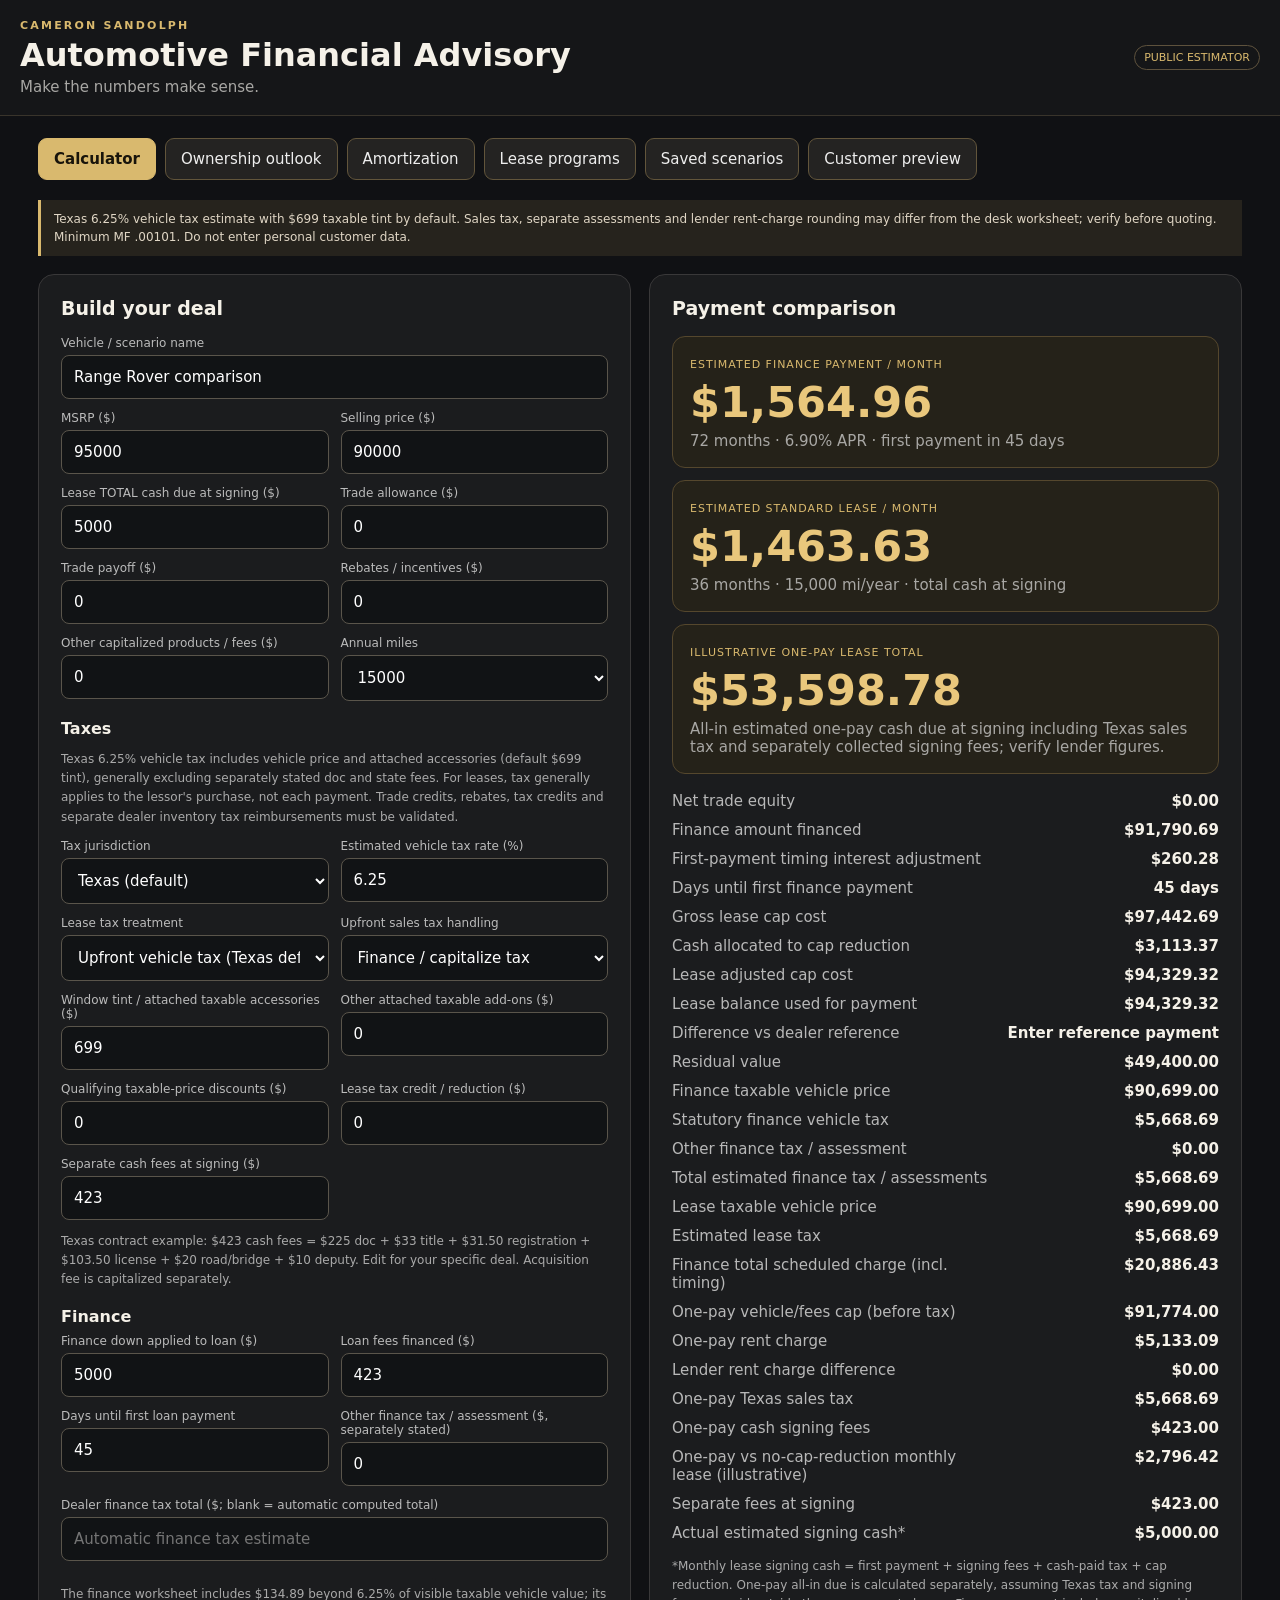
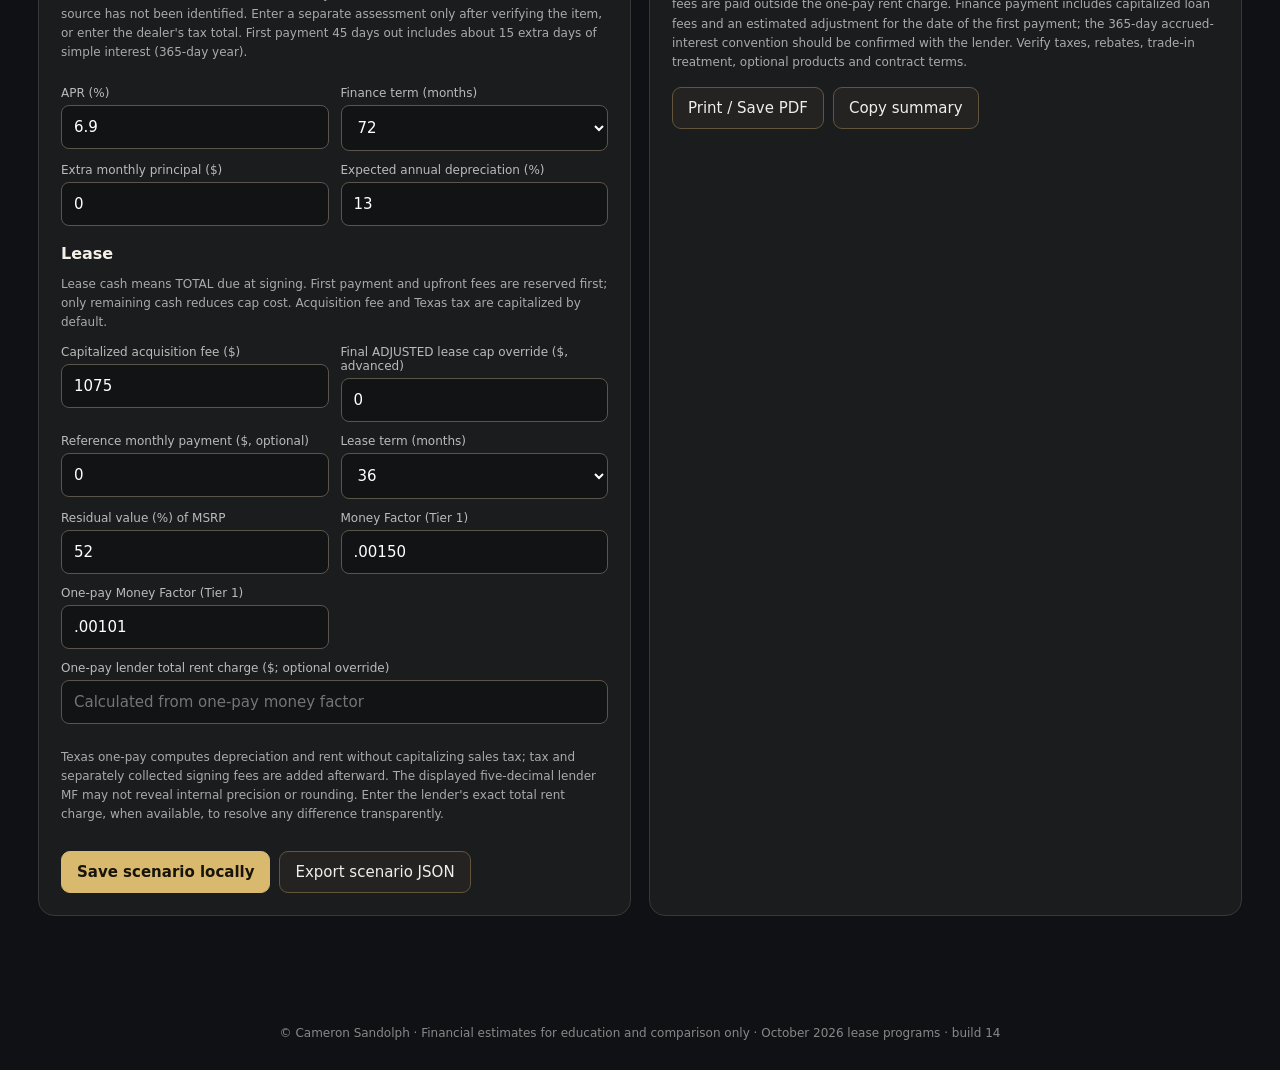
==== index.html @ 362eea73 "Default $699 tint and itemize Texas vehicle tax base, assessments, and one-pay lender rent adjustmen" ====
<!doctype html>
<html lang="en"><head><meta charset="utf-8"><meta name="viewport" content="width=device-width,initial-scale=1"><meta name="theme-color" content="#101114"><link rel="manifest" href="manifest.webmanifest"><title>Cameron Sandolph | Automotive Financial Advisory</title>
<style>
:root{font:15px system-ui,-apple-system,"Segoe UI",sans-serif;color:#f5f1e8;background:#101114;color-scheme:dark}*{box-sizing:border-box}body{margin:0}button,input,select{font:inherit}button{cursor:pointer}header{background:#151618;border-bottom:1px solid #39342b;padding:19px max(18px,calc((100vw - 1240px)/2));display:flex;justify-content:space-between;align-items:center;gap:14px}.eyebrow{font-size:11px;letter-spacing:.2em;color:#d9b96e;font-weight:800}h1{font-size:clamp(20px,2.8vw,32px);margin:4px 0}h2{font-size:19px;margin:0 0 17px}h3{font-size:16px;margin:18px 0 8px}.sub,.muted{color:#a8a7a4}main{max-width:1240px;margin:auto;padding:22px 18px 80px}.nav{display:flex;gap:9px;flex-wrap:wrap;margin-bottom:20px}.btn,.nav button{border:1px solid #62553b;background:#242322;color:#eee;border-radius:9px;padding:11px 15px}.btn.primary,.nav button.active{background:#d9b96e;color:#18140b;border-color:#d9b96e;font-weight:750}.btn:hover,.nav button:hover{filter:brightness(1.15)}.grid{display:grid;grid-template-columns:minmax(290px,1fr) minmax(300px,1fr);gap:18px}.card{background:#1b1c1e;border:1px solid #393839;border-radius:16px;padding:22px;min-width:0}.fields{display:grid;grid-template-columns:repeat(2,minmax(0,1fr));gap:12px}.field{display:block;min-width:0}.field>span{display:block;font-size:12px;color:#bbb;margin-bottom:5px}.field input,.field select{width:100%;background:#111315;border:1px solid #5a554b;border-radius:8px;padding:12px;color:#fff;min-width:0}.field input:focus,.field select:focus{outline:2px solid #d9b96e}.full{grid-column:1/-1}.metric{background:#252219;border:1px solid #55472d;border-radius:13px;padding:17px}.metric small{color:#d9b96e;font-size:11px;letter-spacing:.09em}.big{font-size:clamp(30px,4vw,43px);font-weight:800;color:#e9c77c;margin:5px 0}.stats{display:grid;grid-template-columns:1fr auto;gap:11px;margin-top:18px}.stats dt{color:#b8b8b8}.stats dd{margin:0;text-align:right;font-weight:650}.note{font-size:12px;line-height:1.6;color:#aaa}.warning{border-left:3px solid #d9b96e;padding:10px 13px;background:#26231d;color:#e0d6c5;font-size:12px;line-height:1.5}.actions{display:flex;gap:9px;flex-wrap:wrap;margin-top:15px}.hide{display:none!important}.chart{width:100%;height:auto;background:#141517;border:1px solid #353535;border-radius:10px}.legend{display:flex;gap:15px;flex-wrap:wrap;color:#aaa;font-size:12px}.dot{display:inline-block;width:9px;height:9px;border-radius:50%;margin-right:6px}.scroll{overflow:auto;max-height:360px}.tbl{border-collapse:collapse;width:100%;font-size:12px;white-space:nowrap}.tbl td,.tbl th{padding:9px;border-bottom:1px solid #393939;text-align:right}.tbl td:first-child,.tbl th:first-child{text-align:left}.pill{font-size:11px;padding:5px 9px;border:1px solid #5e523d;border-radius:20px;color:#d9b96e}footer{text-align:center;color:#888;font-size:12px;padding:30px}.view-customer .staff-only{display:none!important}@media(max-width:760px){header{padding:17px;align-items:start}.grid{grid-template-columns:1fr}.card{padding:17px}.fields{gap:10px}.nav button{flex:1}.stats{font-size:13px}}@media print{header,.nav,.actions,.staff-only,footer{display:none!important}body{background:white;color:black}.card,.metric{background:white;color:black;border:1px solid #aaa}.big{color:#333}.grid{display:block}.card{margin-bottom:16px}.note,.muted,.stats dt{color:#444}}
</style></head><body><header><div><div class="eyebrow">CAMERON SANDOLPH</div><h1>Automotive Financial Advisory</h1><div class="sub">Make the numbers make sense.</div></div><span class="pill" id="modeBadge">PUBLIC ESTIMATOR</span></header>
<main><nav class="nav"><button data-page="calculator" class="active">Calculator</button><button data-page="compare">Ownership outlook</button><button data-page="schedule">Amortization</button><button data-page="programs" class="staff-only">Lease programs</button><button data-page="saved" class="staff-only">Saved scenarios</button><button id="viewToggle" class="staff-only">Customer preview</button></nav>
<div class="warning" id="disclaimer">Texas 6.25% vehicle tax estimate with $699 taxable tint by default. Sales tax, separate assessments and lender rent-charge rounding may differ from the desk worksheet; verify before quoting. Minimum MF .00101. Do not enter personal customer data.</div>
<section id="calculator" class="page" style="margin-top:18px"><div class="grid"><div class="card"><h2>Build your deal</h2><div class="fields">
<label class="field full"><span>Vehicle / scenario name</span><input id="name" value="Range Rover comparison"></label>
<label class="field"><span>MSRP ($)</span><input id="msrp" type="number" value="95000" min="0"></label>
<label class="field"><span>Selling price ($)</span><input id="price" type="number" value="90000" min="0"></label>
<label class="field"><span>Lease TOTAL cash due at signing ($)</span><input id="down" type="number" value="5000" min="0"></label>
<label class="field"><span>Trade allowance ($)</span><input id="trade" type="number" value="0" min="0"></label>
<label class="field"><span>Trade payoff ($)</span><input id="payoff" type="number" value="0" min="0"></label>
<label class="field"><span>Rebates / incentives ($)</span><input id="rebates" type="number" value="0" min="0"></label>
<label class="field"><span>Other capitalized products / fees ($)</span><input id="fees" type="number" value="0" min="0"></label>
<label class="field"><span>Annual miles</span><select id="miles"><option>5000</option><option>7500</option><option>10000</option><option>12000</option><option selected>15000</option><option>20000</option><option>25000</option></select></label>
</div><h3>Taxes</h3><p class="note">Texas 6.25% vehicle tax includes vehicle price and attached accessories (default $699 tint), generally excluding separately stated doc and state fees. For leases, tax generally applies to the lessor's purchase, not each payment. Trade credits, rebates, tax credits and separate dealer inventory tax reimbursements must be validated.</p><div class="fields">
<label class="field"><span>Tax jurisdiction</span><select id="taxJurisdiction"><option value="tx">Texas (default)</option><option value="custom">Other state / custom</option></select></label><label class="field"><span>Estimated vehicle tax rate (%)</span><input id="taxRate" type="number" min="0" max="30" step=".01" value="6.25"></label>
<label class="field"><span>Lease tax treatment</span><select id="leaseTaxMode"><option value="upfront">Upfront vehicle tax (Texas default)</option><option value="monthly">Tax on each lease payment</option><option value="none">No lease tax calculated</option></select></label>
<label class="field"><span>Upfront sales tax handling</span><select id="taxHandling"><option value="capitalized">Finance / capitalize tax</option><option value="cash">Pay tax at signing</option></select></label>
<label class="field"><span>Window tint / attached taxable accessories ($)</span><input id="taxAccessories" type="number" min="0" step=".01" value="699"></label><label class="field"><span>Other attached taxable add-ons ($)</span><input id="taxableAddons" type="number" min="0" step=".01" value="0"></label>
<label class="field"><span>Qualifying taxable-price discounts ($)</span><input id="taxRebateDeduction" type="number" min="0" step=".01" value="0"></label>
<label class="field"><span>Lease tax credit / reduction ($)</span><input id="leaseTaxCredit" type="number" min="0" step=".01" value="0"></label><label class="field"><span>Separate cash fees at signing ($)</span><input id="upfront" type="number" value="423" min="0" step=".01"></label>
</div><p class="note">Texas contract example: $423 cash fees = $225 doc + $33 title + $31.50 registration + $103.50 license + $20 road/bridge + $10 deputy. Edit for your specific deal. Acquisition fee is capitalized separately.</p><h3>Finance</h3><div class="fields"><label class="field"><span>Finance down applied to loan ($)</span><input id="financeDown" type="number" value="5000" min="0" step=".01"></label>
<label class="field"><span>Loan fees financed ($)</span><input id="financeFees" type="number" value="423" min="0" step=".01"></label>
<label class="field"><span>Days until first loan payment</span><input id="financeFirstDays" type="number" value="45" min="0" max="120" step="1"></label>
<label class="field"><span>Other finance tax / assessment ($, separately stated)</span><input id="financeAssessment" type="number" min="0" step=".01" value="0"></label>
<label class="field full"><span>Dealer finance tax total ($; blank = automatic computed total)</span><input id="financeTaxOverride" type="number" min="0" step=".01" placeholder="Automatic finance tax estimate"></label>
<p class="note full">The finance worksheet includes $134.89 beyond 6.25% of visible taxable vehicle value; its source has not been identified. Enter a separate assessment only after verifying the item, or enter the dealer's tax total. First payment 45 days out includes about 15 extra days of simple interest (365-day year).</p>
<label class="field"><span>APR (%)</span><input id="apr" type="number" value="6.9" min="0" step=".1"></label>
<label class="field"><span>Finance term (months)</span><select id="term"><option>36</option><option>48</option><option>60</option><option selected>72</option><option>75</option><option>84</option></select></label>
<label class="field"><span>Extra monthly principal ($)</span><input id="extra" type="number" value="0" min="0"></label>
<label class="field"><span>Expected annual depreciation (%)</span><input id="dep" type="number" value="13" min="0" max="80" step=".5"></label>
</div><h3>Lease</h3><p class="note">Lease cash means TOTAL due at signing. First payment and upfront fees are reserved first; only remaining cash reduces cap cost. Acquisition fee and Texas tax are capitalized by default.</p><div class="fields"><label class="field"><span>Capitalized acquisition fee ($)</span><input id="acquisition" type="number" value="1075" min="0" step=".01"></label><label class="field"><span>Final ADJUSTED lease cap override ($, advanced)</span><input id="worksheetCap" type="number" min="0" step=".01" value="0"></label><label class="field"><span>Reference monthly payment ($, optional)</span><input id="worksheetPayment" type="number" min="0" step=".01" value="0"></label>
<label class="field"><span>Lease term (months)</span><select id="leaseTerm"><option>24</option><option>33</option><option selected>36</option><option>39</option><option>42</option><option>48</option></select></label>
<label class="field"><span>Residual value (%) of MSRP</span><input id="rv" type="number" value="52" min="0" max="100" step=".1"></label>
<label class="field"><span>Money Factor (Tier 1)</span><input id="mf" type="number" value=".00150" min="0" step=".00001"></label>
<label class="field"><span>One-pay Money Factor (Tier 1)</span><input id="oneMf" type="number" value=".00101" min="0" step=".00001"></label>
<label class="field full"><span>One-pay lender total rent charge ($; optional override)</span><input id="onePayRentOverride" type="number" min="0" step=".01" placeholder="Calculated from one-pay money factor"></label>
<p class="note full">Texas one-pay computes depreciation and rent without capitalizing sales tax; tax and separately collected signing fees are added afterward. The displayed five-decimal lender MF may not reveal internal precision or rounding. Enter the lender's exact total rent charge, when available, to resolve any difference transparently.</p>
</div><div class="actions staff-only"><button class="btn primary" id="saveBtn">Save scenario locally</button><button class="btn" id="exportBtn">Export scenario JSON</button></div></div>
<div class="card"><h2>Payment comparison</h2><div class="metric"><small>ESTIMATED FINANCE PAYMENT / MONTH</small><div class="big" id="financePayment">—</div><span class="muted" id="financeSub"></span></div><div style="height:12px"></div><div class="metric"><small>ESTIMATED STANDARD LEASE / MONTH</small><div class="big" id="leasePayment">—</div><span class="muted" id="leaseSub"></span></div><div style="height:12px"></div><div class="metric"><small>ILLUSTRATIVE ONE-PAY LEASE TOTAL</small><div class="big" id="onePay">—</div><span class="muted">All-in estimated one-pay cash due at signing including Texas sales tax and separately collected signing fees; verify lender figures.</span></div>
<dl class="stats"><dt>Net trade equity</dt><dd id="equity">—</dd><dt>Finance amount financed</dt><dd id="financed">—</dd>
<dt>First-payment timing interest adjustment</dt><dd id="financeInterestAdjustment">—</dd>
<dt>Days until first finance payment</dt><dd id="financeFirstDaysResult">—</dd><dt>Gross lease cap cost</dt><dd id="grossCap">—</dd><dt>Cash allocated to cap reduction</dt><dd id="capReduction">—</dd><dt>Lease adjusted cap cost</dt><dd id="cap">—</dd><dt>Lease balance used for payment</dt><dd id="leaseCapUsed">—</dd><dt>Difference vs dealer reference</dt><dd id="worksheetDifference">—</dd><dt>Residual value</dt><dd id="residual">—</dd><dt>Finance taxable vehicle price</dt><dd id="financeTaxBase">—</dd>
<dt>Statutory finance vehicle tax</dt><dd id="statutoryFinanceTax">—</dd>
<dt>Other finance tax / assessment</dt><dd id="financeAssessmentResult">—</dd>
<dt>Total estimated finance tax / assessments</dt><dd id="financeTax">—</dd>
<dt>Lease taxable vehicle price</dt><dd id="leaseTaxBase">—</dd><dt>Estimated lease tax</dt><dd id="leaseTax">—</dd><dt>Finance total scheduled charge (incl. timing)</dt><dd id="interest">—</dd><dt>One-pay vehicle/fees cap (before tax)</dt><dd id="onePayCap">—</dd>
<dt>One-pay rent charge</dt><dd id="onePayRent">—</dd>
<dt>Lender rent charge difference</dt><dd id="onePayRentVariance">—</dd>
<dt>One-pay Texas sales tax</dt><dd id="onePayTax">—</dd>
<dt>One-pay cash signing fees</dt><dd id="onePayFees">—</dd>
<dt>One-pay vs no-cap-reduction monthly lease (illustrative)</dt><dd id="oneSavings">—</dd><dt>Separate fees at signing</dt><dd id="upfrontFees">—</dd><dt>Actual estimated signing cash*</dt><dd id="due">—</dd></dl><p id="cashWarning" class="warning hide"></p><p class="note">*Monthly lease signing cash = first payment + signing fees + cash-paid tax + cap reduction. One-pay all-in due is calculated separately, assuming Texas tax and signing fees are paid outside the one-pay rent charge. Finance payment includes capitalized loan fees and an estimated adjustment for the date of the first payment; the 365-day accrued-interest convention should be confirmed with the lender. Verify taxes, rebates, trade-in treatment, optional products and contract terms.</p><div class="actions"><button class="btn" onclick="window.print()">Print / Save PDF</button><button class="btn" id="copyBtn">Copy summary</button></div></div></div></section>
<section id="compare" class="page hide" style="margin-top:18px"><div class="card"><h2>Ownership outlook</h2><p class="muted">Illustrative estimated vehicle value compared with finance balance. Depreciation is an assumption, not a vehicle appraisal.</p><svg class="chart" id="equityChart" viewBox="0 0 700 320" role="img" aria-label="Vehicle value and loan balance chart"></svg><div class="legend"><span><i class="dot" style="background:#d9b96e"></i>Estimated vehicle value</span><span><i class="dot" style="background:#70a5c7"></i>Remaining loan balance</span></div><dl class="stats"><dt>Estimated value at finance term end</dt><dd id="endValue">—</dd><dt>Estimated equity at lease term end (if financed)</dt><dd id="leaseEquity">—</dd><dt>Break-even equity month (if reached)</dt><dd id="breakEven">—</dd></dl></div></section>
<section id="schedule" class="page hide" style="margin-top:18px"><div class="card"><h2>Loan amortization schedule</h2><p class="muted">Includes optional extra principal payments. Estimated fees and taxes entered as upfront are not financed.</p><div class="actions"><button class="btn" id="csvBtn">Export CSV</button></div><div class="scroll"><table class="tbl"><thead><tr><th>Month</th><th>Payment</th><th>Principal</th><th>Interest</th><th>Balance</th></tr></thead><tbody id="scheduleBody"></tbody></table></div></div></section>
<section id="programs" class="page hide staff-only" style="margin-top:18px"><div class="card"><h2>Tier 1 lease program importer</h2><p class="warning">CSV files are read locally in your browser. Nothing is uploaded to a server. This is a convenience importer, not lender verification. Check the source document, program dates, model eligibility, and rate accuracy before quoting. This interface is not access-controlled; do not put confidential program documents in a public repository.</p><p class="muted">Import a CSV with these column headings: <code>model,term,miles,residual,standard_mf,one_pay_mf</code>. Optional: <code>year,trim,effective,expires</code>. Residual is a percentage of MSRP. Money factors must already include your dealer markup.</p><div class="actions"><button class="btn" id="templateBtn">Download CSV template</button><button class="btn primary" id="chooseProgram">Choose CSV file</button><input id="programFile" type="file" accept=".csv,text/csv" hidden></div><p id="programStatus" class="muted">Loading October 2026 JLR rates…</p><label class="field"><span>Filter models and trims</span><input id="programFilter" placeholder="e.g. 2027 Range Rover Sport P400"></label><p class="note">October 2026 contract dates: October 1–November 2, 2026. Funding deadline: November 9, 2026. Source rates are already marked up. 15,000-mile base residuals; mileage adjustments apply automatically when selected.</p><div class="scroll"><table class="tbl"><thead><tr><th>Model / trim</th><th>Term</th><th>Miles</th><th>Residual</th><th>Standard MF</th><th>One-pay MF</th><th>Action</th></tr></thead><tbody id="programRows"></tbody></table></div></div></section><section id="saved" class="page hide" style="margin-top:18px"><div class="card"><h2>Saved scenarios</h2><p class="warning">Saved scenarios remain only in this browser's local storage. They are not private cloud proposals, synced records, or secure customer files. Avoid entering personally identifiable customer information.</p><div id="savedList"></div><div class="actions"><button class="btn" id="backupBtn">Download backup JSON</button><button class="btn" id="importBtn">Import backup</button><input type="file" accept=".json,application/json" id="importFile" hidden></div></div></section>
</main><footer>© Cameron Sandolph · Financial estimates for education and comparison only · October 2026 lease programs · build 14</footer>
<script>
'use strict';
const ids=['name','msrp','price','down','trade','payoff','rebates','fees','upfront','taxRate','taxJurisdiction','taxAccessories','leaseTaxCredit','leaseTaxMode','taxHandling','miles','apr','term','extra','dep','leaseTerm','rv','mf','oneMf','worksheetCap','worksheetPayment','acquisition','financeDown','financeFees','financeFirstDays','financeTaxOverride','onePayRentOverride','taxableAddons','taxRebateDeduction','financeAssessment'];
const $=id=>document.getElementById(id),num=id=>Math.max(0,Number($(id).value)||0),money=n=>Number.isFinite(n)?new Intl.NumberFormat('en-US',{style:'currency',currency:'USD'}).format(n):'—';
let rows=[],state={},last={},customer=false;
function inputs(){return Object.fromEntries(ids.map(id=>[id,$(id).value]))}
function restore(data){ids.forEach(id=>{if(Object.hasOwn(data,id))$(id).value=data[id]});calculate()}
function compute(){
const round=x=>Math.round((x+Number.EPSILON)*100)/100;
const msrp=num('msrp'),price=num('price'),cash=num('down'),financeDown=num('financeDown'),financeFees=num('financeFees'),firstDays=Math.min(120,num('financeFirstDays')),equity=num('trade')-num('payoff'),rebates=num('rebates'),fees=num('fees'),acquisition=num('acquisition'),accessories=num('taxAccessories'),upfront=num('upfront'),term=num('term')||72,leaseTerm=num('leaseTerm')||36,annualApr=num('apr')/100,apr=annualApr/12,extra=num('extra'),dep=Math.min(80,num('dep'))/100;
const taxRate=Math.min(30,num('taxRate'))/100,leaseTaxMode=$('leaseTaxMode').value,taxHandling=$('taxHandling').value,taxCash=taxHandling==='cash',taxableAddons=num('taxableAddons'),taxRebateDeduction=num('taxRebateDeduction'),financeAssessment=num('financeAssessment'),vehicleValue=price+accessories+taxableAddons;
const financeTaxBase=Math.max(0,round(vehicleValue-taxRebateDeduction-num('trade')));
const leaseTaxBase=Math.max(0,round(vehicleValue-taxRebateDeduction));
const standardFinanceTax=round(financeTaxBase*taxRate);
const financeTaxManual=$('financeTaxOverride').value.trim()!=='';
const financeTax=financeTaxManual?num('financeTaxOverride'):round(standardFinanceTax+financeAssessment);
const leaseTax=leaseTaxMode==='upfront'?round(Math.max(0,leaseTaxBase*taxRate-num('leaseTaxCredit'))):0;
const leaseCashTax=taxCash?leaseTax:0,grossCap=round(vehicleValue+fees+acquisition+(taxCash?0:leaseTax)),preCashCap=Math.max(0,round(grossCap-equity-rebates));
const financed=Math.max(0,round(vehicleValue+fees+financeFees+(taxCash?0:financeTax)-financeDown-equity-rebates)),rv=Math.min(100,num('rv'))/100,residual=round(msrp*rv),mf=Math.max(.00101,num('mf')),oneMf=Math.max(.00101,num('oneMf'));
const extraDays=firstDays-30,financeInterestAdjustment=round(financed*annualApr*extraDays/365),openingFinanceBalance=Math.max(0,financed+financeInterestAdjustment);
const payment=openingFinanceBalance===0?0:apr>0?openingFinanceBalance*apr/(1-Math.pow(1+apr,-term)):openingFinanceBalance/term;
const alpha=1/leaseTerm+mf,mult=leaseTaxMode==='monthly'?1+taxRate:1,payAtCap=c=>(c-residual)/leaseTerm+(c+residual)*mf,available=cash-upfront-leaseCashTax,override=num('worksheetCap');
let capReduction=0,leaseCap,leasePayment;
if(override>0){
 leaseCap=round(override);
 capReduction=Math.max(0,round(preCashCap-leaseCap));
 leasePayment=round(Math.max(0,payAtCap(leaseCap))*mult);
}else{
 const target=(payAtCap(preCashCap)-alpha*available)*mult/(1-alpha*mult);
 if(target>=0&&available+0.005>=target){
  leasePayment=round(target);
  capReduction=Math.max(0,round(available-leasePayment));
  leaseCap=Math.max(0,round(preCashCap-capReduction));
  leasePayment=round(Math.max(0,payAtCap(leaseCap))*mult);
  capReduction=Math.max(0,round(available-leasePayment));
  leaseCap=Math.max(0,round(preCashCap-capReduction));
  leasePayment=round(Math.max(0,payAtCap(leaseCap))*mult);
 }else{
  leaseCap=preCashCap;
  leasePayment=round(Math.max(0,payAtCap(leaseCap))*mult);
 }
}
const actualCashDue=round(leasePayment+upfront+leaseCashTax+capReduction),missingCash=Math.max(0,round(actualCashDue-cash)),monthlyLeaseTax=leaseTaxMode==='monthly'?round(Math.max(0,payAtCap(leaseCap))*taxRate):0;
const onePayCap=Math.max(0,round(vehicleValue+fees+acquisition-equity-rebates));
const onePayDepreciation=round(onePayCap-residual);
const onePayRentCalculated=round((onePayCap+residual)*oneMf*leaseTerm);
const onePayRentManual=$('onePayRentOverride').value.trim()!=='';
const onePayRent=onePayRentManual?num('onePayRentOverride'):onePayRentCalculated;
const onePayRentVariance=round(onePayRent-onePayRentCalculated);
const onePayTax=leaseTaxMode==='upfront'?leaseTax:leaseTaxMode==='monthly'?round(Math.max(0,onePayDepreciation+onePayRent)*taxRate):0;
const onePayFees=upfront;
const onePay=round(onePayDepreciation+onePayRent+onePayTax+onePayFees);
const noCapReductionMonthlyTotal=round(Math.max(0,payAtCap(preCashCap))*mult*leaseTerm+upfront);
const oneSavings=round(noCapReductionMonthlyTotal-onePay);
const schedule=[];let balance=openingFinanceBalance,totalInterest=0;
for(let m=1;m<=term&&balance>.005;m++){const interest=balance*apr,actual=Math.min(balance+interest,payment+extra),principal=Math.max(0,actual-interest);balance=Math.max(0,balance-principal);totalInterest+=interest;schedule.push({m,payment:actual,principal,interest,balance})}
const totalFinanceCharge=extra===0?round(round(payment)*term-financed):round(schedule.reduce((sum,row)=>sum+row.payment,0)-financed);
return {msrp,price,down:cash,equity,rebates,fees,upfront,term,leaseTerm,dep,cap:leaseCap,grossCap,capReduction,leaseCap,financed,residual,payment,leasePayment,onePay,onePayCap,onePayRent,onePayRentVariance,onePayTax,onePayFees,oneSavings,schedule,totalInterest,totalFinanceCharge,financeTax,financeTaxBase,leaseTaxBase,financeAssessment,standardFinanceTax,financeTaxManual,financeInterestAdjustment,firstDays,openingFinanceBalance,leaseTax,monthlyLeaseTax,taxCash,leaseTaxMode,actualCashDue,missingCash,overrideActive:override>0};
}
function calculate(){
last=compute();const d=last;
$('financePayment').textContent=money(d.payment);$('leasePayment').textContent=money(d.leasePayment);$('onePay').textContent=money(d.onePay);
$('financeSub').textContent=d.term+' months · '+num('apr').toFixed(2)+'% APR · first payment in '+d.firstDays+' days';
$('leaseSub').textContent=d.leaseTerm+' months · '+num('miles').toLocaleString()+' mi/year'+(d.overrideActive?' · manual cap override':' · total cash at signing');
$('leaseCapUsed').textContent=money(d.leaseCap);$('worksheetDifference').textContent=num('worksheetPayment')?money(d.leasePayment-num('worksheetPayment')):'Enter reference payment';
$('equity').textContent=money(d.equity);$('financed').textContent=money(d.financed);
$('financeInterestAdjustment').textContent=money(d.financeInterestAdjustment);
$('financeFirstDaysResult').textContent=d.firstDays+' days';
$('onePayCap').textContent=money(d.onePayCap);$('onePayRent').textContent=money(d.onePayRent);$('onePayRentVariance').textContent=money(d.onePayRentVariance);
$('onePayTax').textContent=money(d.onePayTax);$('onePayFees').textContent=money(d.onePayFees);
$('grossCap').textContent=money(d.grossCap);
$('capReduction').textContent=money(d.capReduction);$('cap').textContent=money(d.cap);$('residual').textContent=money(d.residual);
$('interest').textContent=money(d.totalFinanceCharge);$('financeTaxBase').textContent=money(d.financeTaxBase);$('leaseTaxBase').textContent=money(d.leaseTaxBase);$('statutoryFinanceTax').textContent=money(d.standardFinanceTax);$('financeAssessmentResult').textContent=money(d.financeAssessment);$('financeTax').textContent=money(d.financeTax);
$('leaseTax').textContent=d.leaseTaxMode==='monthly'?money(d.monthlyLeaseTax)+'/mo':money(d.leaseTax);
$('oneSavings').textContent=money(d.oneSavings);$('upfrontFees').textContent=money(d.upfront);$('due').textContent=money(d.actualCashDue);
$('cashWarning').classList.toggle('hide',!d.missingCash&&!d.overrideActive);
$('cashWarning').textContent=d.overrideActive?'Manual adjusted cap override active: displayed signing cash may differ from input.':('Entered signing cash is short by '+money(d.missingCash)+'. There is no cash cap reduction; raise customer cash or restructure the deal.');
rows=d.schedule;$('scheduleBody').innerHTML=rows.map(x=>'<tr><td>'+x.m+'</td><td>'+money(x.payment)+'</td><td>'+money(x.principal)+'</td><td>'+money(x.interest)+'</td><td>'+money(x.balance)+'</td></tr>').join('');
drawChart(d);
}
function drawChart(d){const n=Math.max(d.term,d.leaseTerm),points=[],balances=[d.financed,...d.schedule.map(x=>x.balance)];for(let m=0;m<=n;m++){const value=d.msrp*Math.pow(1-d.dep,m/12);const bal=m<balances.length?balances[m]:0;points.push({m,value,bal})}const max=Math.max(1,...points.map(p=>Math.max(p.value,p.bal)))*1.12;const px=m=>45+610*m/n,py=v=>275-235*v/max;const line=key=>points.map((p,i)=>(i?'L':'M')+px(p.m).toFixed(1)+','+py(p[key]).toFixed(1)).join(' ');const axes=[0,.25,.5,.75,1].map(f=>'<line x1="45" x2="655" y1="'+py(max*f)+'" y2="'+py(max*f)+'" stroke="#343638"/><text x="39" y="'+(py(max*f)+4)+'" fill="#a5a5a5" text-anchor="end" font-size="11">'+Math.round(max*f/1000)+'k</text>').join('');$('equityChart').innerHTML=axes+'<path d="'+line('value')+'" stroke="#d9b96e" stroke-width="3" fill="none"/><path d="'+line('bal')+'" stroke="#70a5c7" stroke-width="3" fill="none"/><text x="45" y="302" fill="#aaa" font-size="12">Month 0</text><text x="655" y="302" text-anchor="end" fill="#aaa" font-size="12">Month '+n+'</text>';const at=m=>points[Math.min(m,points.length-1)];$('endValue').textContent=money(d.msrp*Math.pow(1-d.dep,d.term/12));$('leaseEquity').textContent=money(at(d.leaseTerm).value-at(d.leaseTerm).bal);const cross=points.find(p=>p.m>0&&p.value>=p.bal);$('breakEven').textContent=cross?'Month '+cross.m:'Not reached in selected period'}
function download(name,content,type){const url=URL.createObjectURL(new Blob([content],{type}));const a=document.createElement('a');a.href=url;a.download=name;a.click();setTimeout(()=>URL.revokeObjectURL(url),1000)}
function store(){try{return JSON.parse(localStorage.getItem('cs-advisor-scenarios')||'[]')}catch{return []}}
function writeStore(a){localStorage.setItem('cs-advisor-scenarios',JSON.stringify(a))}
function renderSaved(){const list=store();$('savedList').replaceChildren();if(!list.length){$('savedList').textContent='No saved scenarios yet.';return}list.forEach((s,i)=>{const div=document.createElement('div');div.className='card';div.style.margin='10px 0';const title=document.createElement('strong');title.textContent=s.name||'Untitled scenario';const meta=document.createElement('p');meta.className='muted';meta.textContent=s.date+' · '+money(Number(s.price)||0);const load=document.createElement('button');load.className='btn primary';load.textContent='Load';load.onclick=()=>{restore(s.data);showPage('calculator')};const del=document.createElement('button');del.className='btn';del.textContent='Delete';del.style.marginLeft='8px';del.onclick=()=>{if(confirm('Delete this saved scenario?')){list.splice(i,1);writeStore(list);renderSaved()}};div.append(title,meta,load,del);$('savedList').append(div)})}
function showPage(page){document.querySelectorAll('.page').forEach(e=>e.classList.toggle('hide',e.id!==page));document.querySelectorAll('[data-page]').forEach(e=>e.classList.toggle('active',e.dataset.page===page));if(page==='saved')renderSaved()}
document.querySelectorAll('[data-page]').forEach(b=>b.onclick=()=>showPage(b.dataset.page));
ids.forEach(id=>$(id).addEventListener('input',calculate));['mf','oneMf'].forEach(id=>$(id).addEventListener('change',()=>{if(num(id)<.00101)$(id).value='.00101';calculate()}));
$('saveBtn').onclick=()=>{const a=store();a.unshift({name:$('name').value,date:new Date().toLocaleDateString(),price:$('price').value,data:inputs()});writeStore(a.slice(0,50));alert('Saved in this browser only.')};
$('exportBtn').onclick=()=>download('auto-advisor-scenario.json',JSON.stringify({version:1,data:inputs()},null,2),'application/json');
$('backupBtn').onclick=()=>download('auto-advisor-backup.json',JSON.stringify(store(),null,2),'application/json');
$('importBtn').onclick=()=>$('importFile').click();
$('importFile').onchange=async e=>{try{const data=JSON.parse(await e.target.files[0].text());if(!Array.isArray(data)||data.some(x=>!x.data||typeof x.data!=='object'))throw Error('Invalid backup');writeStore(data.slice(0,50));renderSaved()}catch{alert('Could not import this backup.')}e.target.value=''};
$('csvBtn').onclick=()=>download('amortization.csv','Month,Payment,Principal,Interest,Balance\n'+rows.map(x=>[x.m,x.payment.toFixed(2),x.principal.toFixed(2),x.interest.toFixed(2),x.balance.toFixed(2)].join(',')).join('\n'),'text/csv');
$('copyBtn').onclick=()=>{const d=last;const s='Automotive estimate: '+$('name').value+'\nFinance: '+money(d.payment)+'/mo for '+d.term+' months\nLease: '+money(d.leasePayment)+'/mo for '+d.leaseTerm+' months\nOne-pay lease all-in cash due: '+money(d.onePay)+'\nEstimated monthly-lease cash at signing: '+money(d.actualCashDue)+'\nIncludes modeled taxes and fees; lender verification required.';navigator.clipboard?.writeText(s).then(()=>alert('Summary copied')).catch(()=>prompt('Copy summary:',s))||prompt('Copy summary:',s)};
$('viewToggle').onclick=()=>{customer=!customer;document.body.classList.toggle('view-customer',customer);$('viewToggle').textContent=customer?'Exit customer preview':'Customer preview';$('modeBadge').textContent=customer?'CUSTOMER PREVIEW':'PUBLIC ESTIMATOR';showPage('calculator')};

const csvHeaders=['model','term','miles','residual','standard_mf','one_pay_mf'];
let programData=[];
function csvParse(text){const records=[];let record=[],field='',quoted=false;for(let i=0;i<text.length;i++){const c=text[i];if(c==='"'){if(quoted&&text[i+1]==='"'){field+='"';i++}else quoted=!quoted}else if(c===','&&!quoted){record.push(field);field=''}else if((c==='\n'||c==='\r')&&!quoted){if(c==='\r'&&text[i+1]==='\n')i++;record.push(field);field='';if(record.some(x=>x.trim()))records.push(record);record=[]}else field+=c}if(quoted)throw Error('Unclosed quoted CSV field');record.push(field);if(record.some(x=>x.trim()))records.push(record);return records}
function parsePrograms(raw){const records=csvParse(raw.replace(/^\uFEFF/,''));if(records.length<2)throw Error('No program rows found');const header=records.shift().map(x=>x.trim().toLowerCase());for(const h of csvHeaders)if(!header.includes(h))throw Error('Missing column: '+h);const data=records.map((cells,index)=>{const p=Object.fromEntries(header.map((h,i)=>[h,(cells[i]||'').trim()]));const term=Number(p.term),miles=Number(p.miles),residual=Number(p.residual),standard=Number(p.standard_mf),one=Number(p.one_pay_mf);if(!p.model||!Number.isInteger(term)||term<12||term>84||!Number.isFinite(miles)||miles<0||!p.residual||residual<0||residual>100||!p.standard_mf||standard<0||standard>.05||!p.one_pay_mf||one<0||one>.05)throw Error('Invalid numeric field or missing model at CSV row '+(index+2));return {...p,term,miles,residual,standard_mf:standard,one_pay_mf:one}});return data}
function renderPrograms(){const tbody=$('programRows');tbody.replaceChildren();const filter=($('programFilter')?.value||'').toLowerCase().trim();programData.filter(p=>(p.year+' '+p.model+' '+p.trim+' '+p.term).toLowerCase().includes(filter)).forEach((p,i)=>{const tr=document.createElement('tr');[[(p.year||'')+' '+p.model+' '+(p.trim||''),p.term,p.miles,p.residual+'%',Math.max(.00101,p.standard_mf).toFixed(5),Math.max(.00101,p.one_pay_mf).toFixed(5)]].forEach(values=>values.forEach(v=>{const td=document.createElement('td');td.textContent=v;tr.append(td)}));const td=document.createElement('td'),b=document.createElement('button');b.className='btn primary';b.textContent='Apply';b.onclick=()=>{if(!confirm('Verify October 2026 program eligibility, contract dates and any subvention restrictions. Apply supplied Tier 1 rates without additional markup?'))return;$('name').value=[p.year,p.model,p.trim].filter(Boolean).join(' ');$('leaseTerm').value=String(p.term);if($('leaseTerm').value!==String(p.term)){alert('This term is not available in the calculator. Add the term before applying.');return}const chosenMiles=Number($('miles').value);const bumps={15000:0,12000:2,10000:3,7500:4,5000:5};if(!(chosenMiles in bumps)){alert('Select a supported annual mileage: 5k, 7.5k, 10k, 12k or 15k.');return}$('rv').value=p.residual+bumps[chosenMiles];$('mf').value=Math.max(.00101,p.standard_mf).toFixed(5);$('oneMf').value=Math.max(.00101,p.one_pay_mf).toFixed(5);calculate();showPage('calculator')};td.append(b);tr.append(td);tbody.append(tr)})}
$('chooseProgram').onclick=()=>$('programFile').click();
$('programFile').onchange=async e=>{const file=e.target.files[0];if(!file)return;try{const data=parsePrograms(await file.text());programData=data;renderPrograms();$('programStatus').textContent=data.length+' rows loaded in memory. No rates applied until you select a row.'}catch(err){$('programStatus').textContent='Import failed: '+err.message}e.target.value=''};

$('programFilter').addEventListener('input',renderPrograms);
async function loadJlrPrograms(){try{const response=await fetch('./jlr-october-2026.json?v=20261016-7',{cache:'no-store'});if(!response.ok)throw Error('HTTP '+response.status);const d=await response.json();if(d.rows.length!==69||d.terms.length!==6)throw Error('Unexpected rate table size');programData=d.rows.flatMap(row=>row.rates.map((rate,i)=>({year:row.year,model:row.model,trim:row.trim,mrm:row.mrm,term:d.terms[i],miles:15000,residual:rate[0],standard_mf:rate[1],one_pay_mf:rate[2]})));renderPrograms();$('programStatus').textContent=programData.length+' October 2026 Tier 1 programs loaded automatically across '+d.rows.length+' vehicle trims.';}catch(err){$('programStatus').textContent='Could not load preinstalled programs: '+err.message+'. You can still import a CSV.'}}
loadJlrPrograms();
$('templateBtn').onclick=()=>download('tier1-lease-program-template.csv','year,model,trim,term,miles,residual,standard_mf,one_pay_mf,effective,expires\n2027,Example SUV,Base,36,15000,52,0.00150,0.00101,2026-10-01,2026-11-02\n','text/csv');

calculate();if('serviceWorker'in navigator){navigator.serviceWorker.register('./sw.js?v=14',{updateViaCache:'none'}).then(reg=>{reg.update().catch(()=>{});document.addEventListener('visibilitychange',()=>{if(!document.hidden)reg.update().catch(()=>{})})}).catch(()=>{});}
</script></body></html>
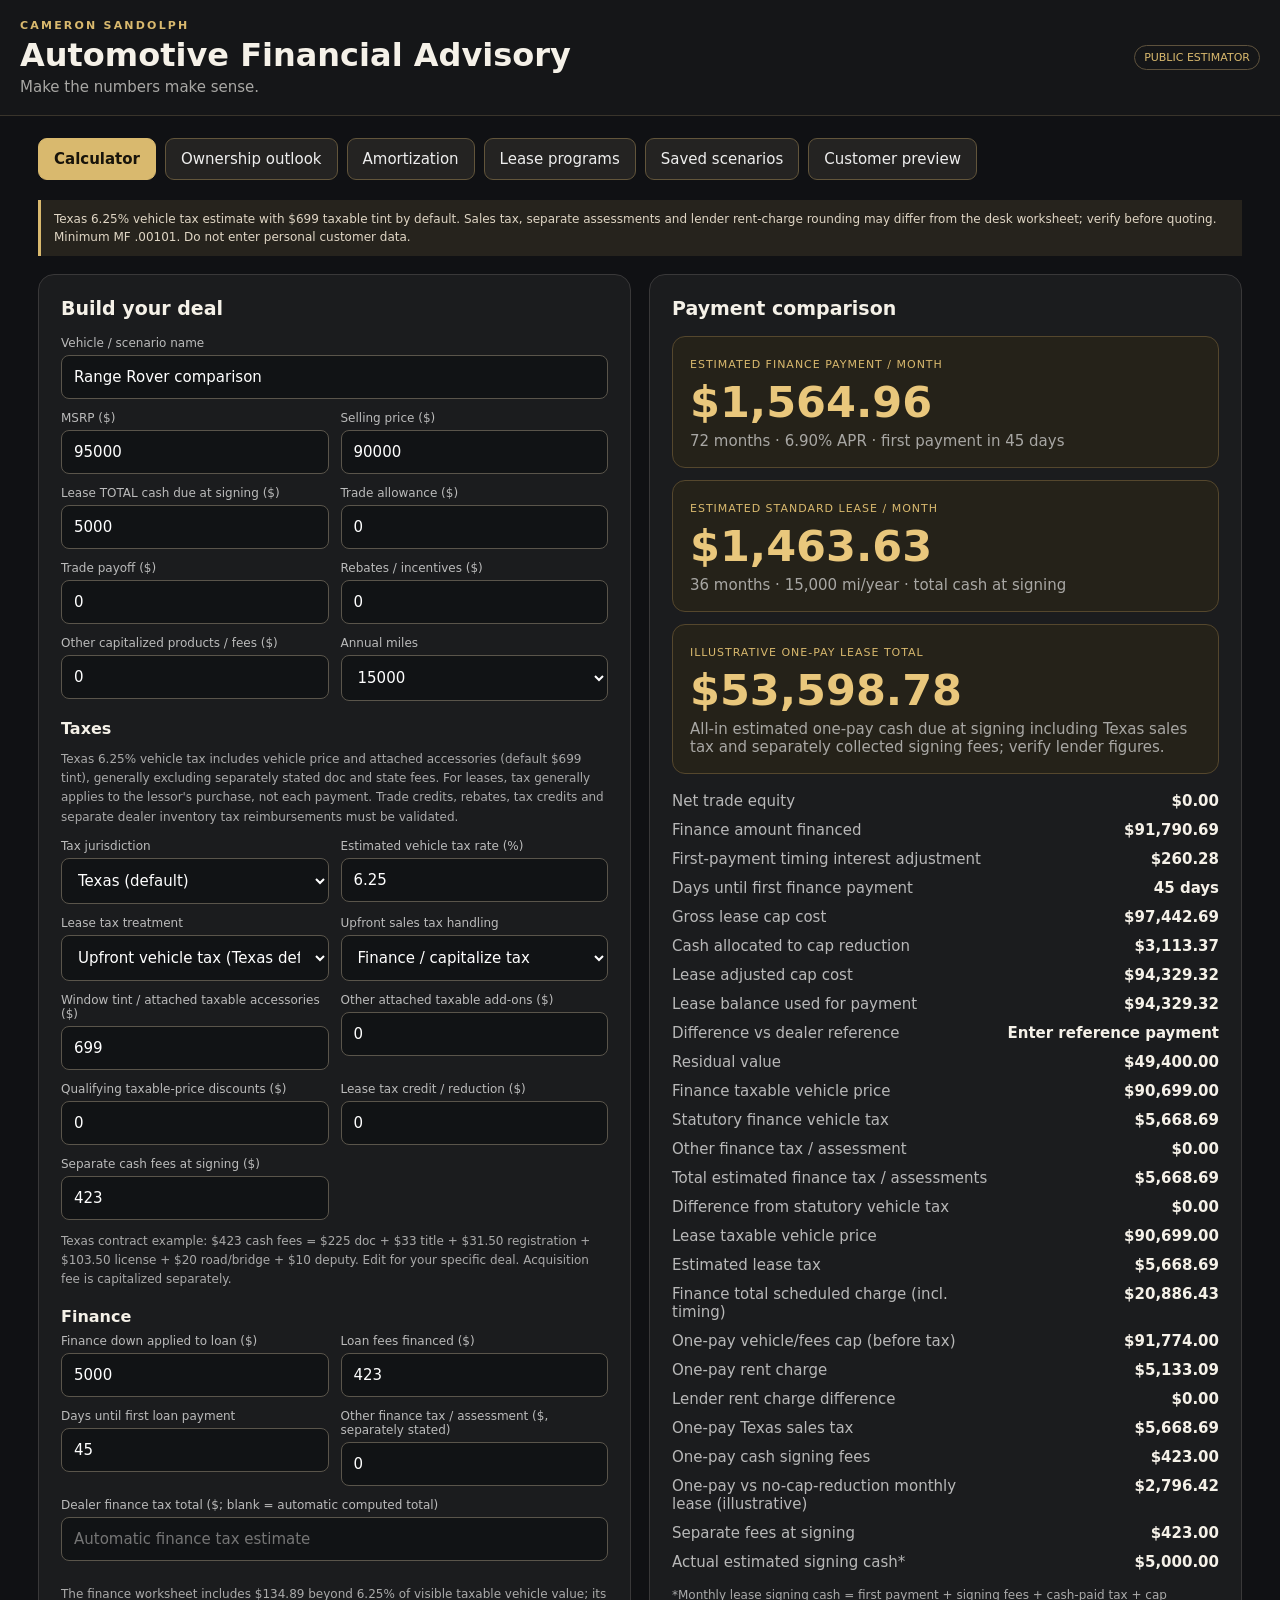
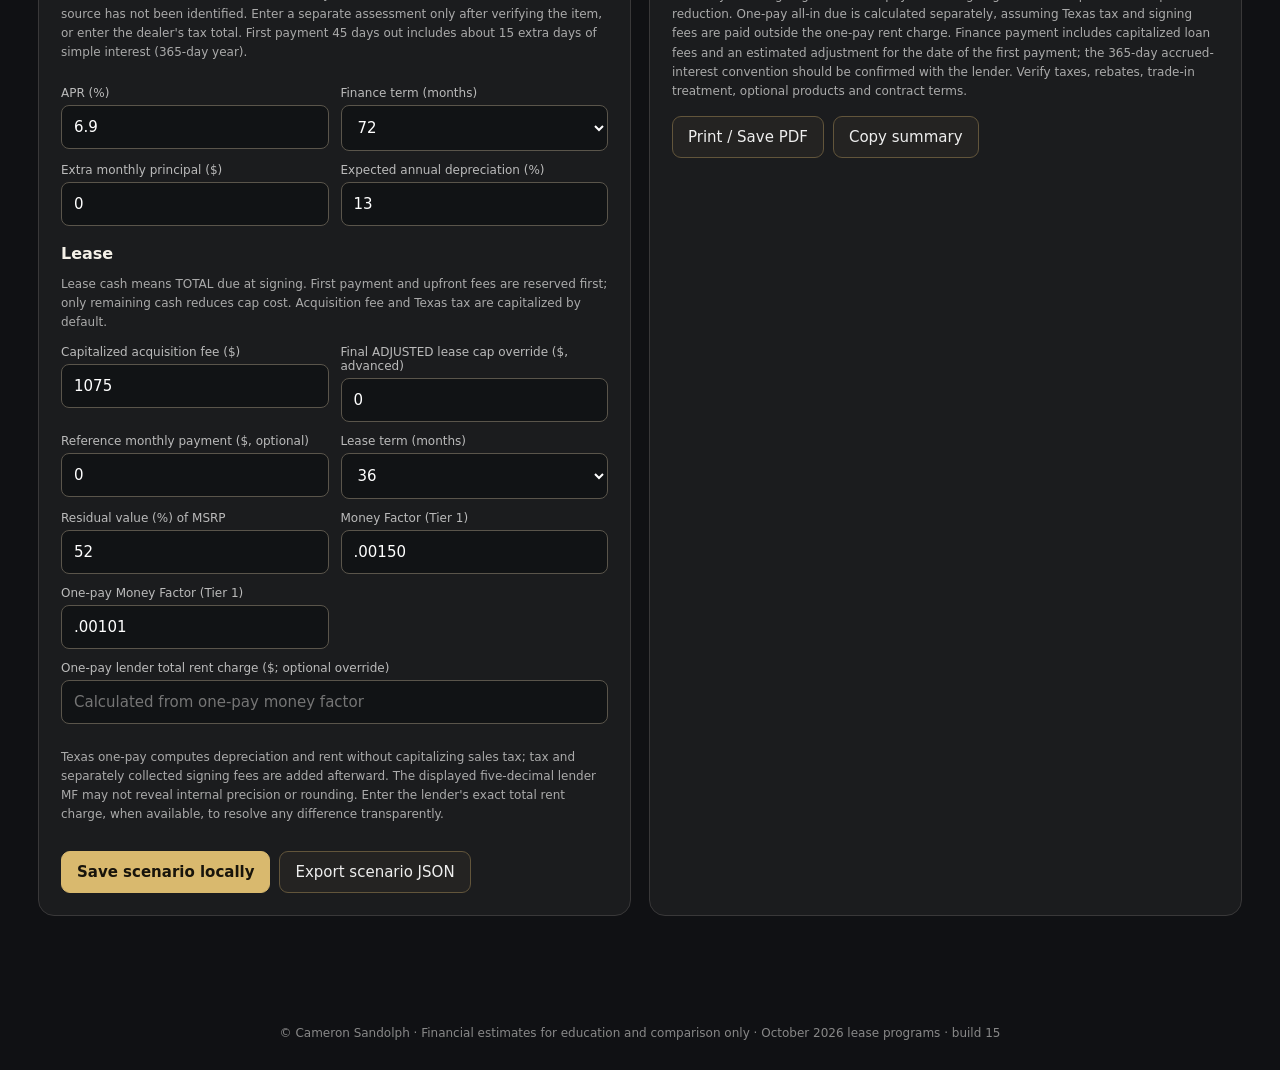
==== commit 632b1641: "Display difference between Texas statutory motor vehicle tax and dealer total without double countin" ====
--- a/index.html
+++ b/index.html
@@ -46,7 +46,7 @@
 <dt>Days until first finance payment</dt><dd id="financeFirstDaysResult">—</dd><dt>Gross lease cap cost</dt><dd id="grossCap">—</dd><dt>Cash allocated to cap reduction</dt><dd id="capReduction">—</dd><dt>Lease adjusted cap cost</dt><dd id="cap">—</dd><dt>Lease balance used for payment</dt><dd id="leaseCapUsed">—</dd><dt>Difference vs dealer reference</dt><dd id="worksheetDifference">—</dd><dt>Residual value</dt><dd id="residual">—</dd><dt>Finance taxable vehicle price</dt><dd id="financeTaxBase">—</dd>
 <dt>Statutory finance vehicle tax</dt><dd id="statutoryFinanceTax">—</dd>
 <dt>Other finance tax / assessment</dt><dd id="financeAssessmentResult">—</dd>
-<dt>Total estimated finance tax / assessments</dt><dd id="financeTax">—</dd>
+<dt>Total estimated finance tax / assessments</dt><dd id="financeTax">—</dd><dt>Difference from statutory vehicle tax</dt><dd id="financeTaxDifference">—</dd>
 <dt>Lease taxable vehicle price</dt><dd id="leaseTaxBase">—</dd><dt>Estimated lease tax</dt><dd id="leaseTax">—</dd><dt>Finance total scheduled charge (incl. timing)</dt><dd id="interest">—</dd><dt>One-pay vehicle/fees cap (before tax)</dt><dd id="onePayCap">—</dd>
 <dt>One-pay rent charge</dt><dd id="onePayRent">—</dd>
 <dt>Lender rent charge difference</dt><dd id="onePayRentVariance">—</dd>
@@ -56,7 +56,7 @@
 <section id="compare" class="page hide" style="margin-top:18px"><div class="card"><h2>Ownership outlook</h2><p class="muted">Illustrative estimated vehicle value compared with finance balance. Depreciation is an assumption, not a vehicle appraisal.</p><svg class="chart" id="equityChart" viewBox="0 0 700 320" role="img" aria-label="Vehicle value and loan balance chart"></svg><div class="legend"><span><i class="dot" style="background:#d9b96e"></i>Estimated vehicle value</span><span><i class="dot" style="background:#70a5c7"></i>Remaining loan balance</span></div><dl class="stats"><dt>Estimated value at finance term end</dt><dd id="endValue">—</dd><dt>Estimated equity at lease term end (if financed)</dt><dd id="leaseEquity">—</dd><dt>Break-even equity month (if reached)</dt><dd id="breakEven">—</dd></dl></div></section>
 <section id="schedule" class="page hide" style="margin-top:18px"><div class="card"><h2>Loan amortization schedule</h2><p class="muted">Includes optional extra principal payments. Estimated fees and taxes entered as upfront are not financed.</p><div class="actions"><button class="btn" id="csvBtn">Export CSV</button></div><div class="scroll"><table class="tbl"><thead><tr><th>Month</th><th>Payment</th><th>Principal</th><th>Interest</th><th>Balance</th></tr></thead><tbody id="scheduleBody"></tbody></table></div></div></section>
 <section id="programs" class="page hide staff-only" style="margin-top:18px"><div class="card"><h2>Tier 1 lease program importer</h2><p class="warning">CSV files are read locally in your browser. Nothing is uploaded to a server. This is a convenience importer, not lender verification. Check the source document, program dates, model eligibility, and rate accuracy before quoting. This interface is not access-controlled; do not put confidential program documents in a public repository.</p><p class="muted">Import a CSV with these column headings: <code>model,term,miles,residual,standard_mf,one_pay_mf</code>. Optional: <code>year,trim,effective,expires</code>. Residual is a percentage of MSRP. Money factors must already include your dealer markup.</p><div class="actions"><button class="btn" id="templateBtn">Download CSV template</button><button class="btn primary" id="chooseProgram">Choose CSV file</button><input id="programFile" type="file" accept=".csv,text/csv" hidden></div><p id="programStatus" class="muted">Loading October 2026 JLR rates…</p><label class="field"><span>Filter models and trims</span><input id="programFilter" placeholder="e.g. 2027 Range Rover Sport P400"></label><p class="note">October 2026 contract dates: October 1–November 2, 2026. Funding deadline: November 9, 2026. Source rates are already marked up. 15,000-mile base residuals; mileage adjustments apply automatically when selected.</p><div class="scroll"><table class="tbl"><thead><tr><th>Model / trim</th><th>Term</th><th>Miles</th><th>Residual</th><th>Standard MF</th><th>One-pay MF</th><th>Action</th></tr></thead><tbody id="programRows"></tbody></table></div></div></section><section id="saved" class="page hide" style="margin-top:18px"><div class="card"><h2>Saved scenarios</h2><p class="warning">Saved scenarios remain only in this browser's local storage. They are not private cloud proposals, synced records, or secure customer files. Avoid entering personally identifiable customer information.</p><div id="savedList"></div><div class="actions"><button class="btn" id="backupBtn">Download backup JSON</button><button class="btn" id="importBtn">Import backup</button><input type="file" accept=".json,application/json" id="importFile" hidden></div></div></section>
-</main><footer>© Cameron Sandolph · Financial estimates for education and comparison only · October 2026 lease programs · build 14</footer>
+</main><footer>© Cameron Sandolph · Financial estimates for education and comparison only · October 2026 lease programs · build 15</footer>
 <script>
 'use strict';
 const ids=['name','msrp','price','down','trade','payoff','rebates','fees','upfront','taxRate','taxJurisdiction','taxAccessories','leaseTaxCredit','leaseTaxMode','taxHandling','miles','apr','term','extra','dep','leaseTerm','rv','mf','oneMf','worksheetCap','worksheetPayment','acquisition','financeDown','financeFees','financeFirstDays','financeTaxOverride','onePayRentOverride','taxableAddons','taxRebateDeduction','financeAssessment'];
@@ -73,6 +73,7 @@
 const standardFinanceTax=round(financeTaxBase*taxRate);
 const financeTaxManual=$('financeTaxOverride').value.trim()!=='';
 const financeTax=financeTaxManual?num('financeTaxOverride'):round(standardFinanceTax+financeAssessment);
+const financeAssessmentApplied=financeTaxManual?0:financeAssessment,financeTaxDifference=round(financeTax-standardFinanceTax);
 const leaseTax=leaseTaxMode==='upfront'?round(Math.max(0,leaseTaxBase*taxRate-num('leaseTaxCredit'))):0;
 const leaseCashTax=taxCash?leaseTax:0,grossCap=round(vehicleValue+fees+acquisition+(taxCash?0:leaseTax)),preCashCap=Math.max(0,round(grossCap-equity-rebates));
 const financed=Math.max(0,round(vehicleValue+fees+financeFees+(taxCash?0:financeTax)-financeDown-equity-rebates)),rv=Math.min(100,num('rv'))/100,residual=round(msrp*rv),mf=Math.max(.00101,num('mf')),oneMf=Math.max(.00101,num('oneMf'));
@@ -114,7 +115,7 @@
 const schedule=[];let balance=openingFinanceBalance,totalInterest=0;
 for(let m=1;m<=term&&balance>.005;m++){const interest=balance*apr,actual=Math.min(balance+interest,payment+extra),principal=Math.max(0,actual-interest);balance=Math.max(0,balance-principal);totalInterest+=interest;schedule.push({m,payment:actual,principal,interest,balance})}
 const totalFinanceCharge=extra===0?round(round(payment)*term-financed):round(schedule.reduce((sum,row)=>sum+row.payment,0)-financed);
-return {msrp,price,down:cash,equity,rebates,fees,upfront,term,leaseTerm,dep,cap:leaseCap,grossCap,capReduction,leaseCap,financed,residual,payment,leasePayment,onePay,onePayCap,onePayRent,onePayRentVariance,onePayTax,onePayFees,oneSavings,schedule,totalInterest,totalFinanceCharge,financeTax,financeTaxBase,leaseTaxBase,financeAssessment,standardFinanceTax,financeTaxManual,financeInterestAdjustment,firstDays,openingFinanceBalance,leaseTax,monthlyLeaseTax,taxCash,leaseTaxMode,actualCashDue,missingCash,overrideActive:override>0};
+return {msrp,price,down:cash,equity,rebates,fees,upfront,term,leaseTerm,dep,cap:leaseCap,grossCap,capReduction,leaseCap,financed,residual,payment,leasePayment,onePay,onePayCap,onePayRent,onePayRentVariance,onePayTax,onePayFees,oneSavings,schedule,totalInterest,totalFinanceCharge,financeTax,financeTaxBase,leaseTaxBase,financeAssessment:financeAssessmentApplied,financeTaxDifference,standardFinanceTax,financeTaxManual,financeInterestAdjustment,firstDays,openingFinanceBalance,leaseTax,monthlyLeaseTax,taxCash,leaseTaxMode,actualCashDue,missingCash,overrideActive:override>0};
 }
 function calculate(){
 last=compute();const d=last;
@@ -129,7 +130,7 @@
 $('onePayTax').textContent=money(d.onePayTax);$('onePayFees').textContent=money(d.onePayFees);
 $('grossCap').textContent=money(d.grossCap);
 $('capReduction').textContent=money(d.capReduction);$('cap').textContent=money(d.cap);$('residual').textContent=money(d.residual);
-$('interest').textContent=money(d.totalFinanceCharge);$('financeTaxBase').textContent=money(d.financeTaxBase);$('leaseTaxBase').textContent=money(d.leaseTaxBase);$('statutoryFinanceTax').textContent=money(d.standardFinanceTax);$('financeAssessmentResult').textContent=money(d.financeAssessment);$('financeTax').textContent=money(d.financeTax);
+$('interest').textContent=money(d.totalFinanceCharge);$('financeTaxBase').textContent=money(d.financeTaxBase);$('leaseTaxBase').textContent=money(d.leaseTaxBase);$('statutoryFinanceTax').textContent=money(d.standardFinanceTax);$('financeAssessmentResult').textContent=money(d.financeAssessment);$('financeTax').textContent=money(d.financeTax);$('financeTaxDifference').textContent=money(d.financeTaxDifference);
 $('leaseTax').textContent=d.leaseTaxMode==='monthly'?money(d.monthlyLeaseTax)+'/mo':money(d.leaseTax);
 $('oneSavings').textContent=money(d.oneSavings);$('upfrontFees').textContent=money(d.upfront);$('due').textContent=money(d.actualCashDue);
 $('cashWarning').classList.toggle('hide',!d.missingCash&&!d.overrideActive);
@@ -167,5 +168,5 @@
 loadJlrPrograms();
 $('templateBtn').onclick=()=>download('tier1-lease-program-template.csv','year,model,trim,term,miles,residual,standard_mf,one_pay_mf,effective,expires\n2027,Example SUV,Base,36,15000,52,0.00150,0.00101,2026-10-01,2026-11-02\n','text/csv');
 
-calculate();if('serviceWorker'in navigator){navigator.serviceWorker.register('./sw.js?v=14',{updateViaCache:'none'}).then(reg=>{reg.update().catch(()=>{});document.addEventListener('visibilitychange',()=>{if(!document.hidden)reg.update().catch(()=>{})})}).catch(()=>{});}
+calculate();if('serviceWorker'in navigator){navigator.serviceWorker.register('./sw.js?v=15',{updateViaCache:'none'}).then(reg=>{reg.update().catch(()=>{});document.addEventListener('visibilitychange',()=>{if(!document.hidden)reg.update().catch(()=>{})})}).catch(()=>{});}
 </script></body></html>
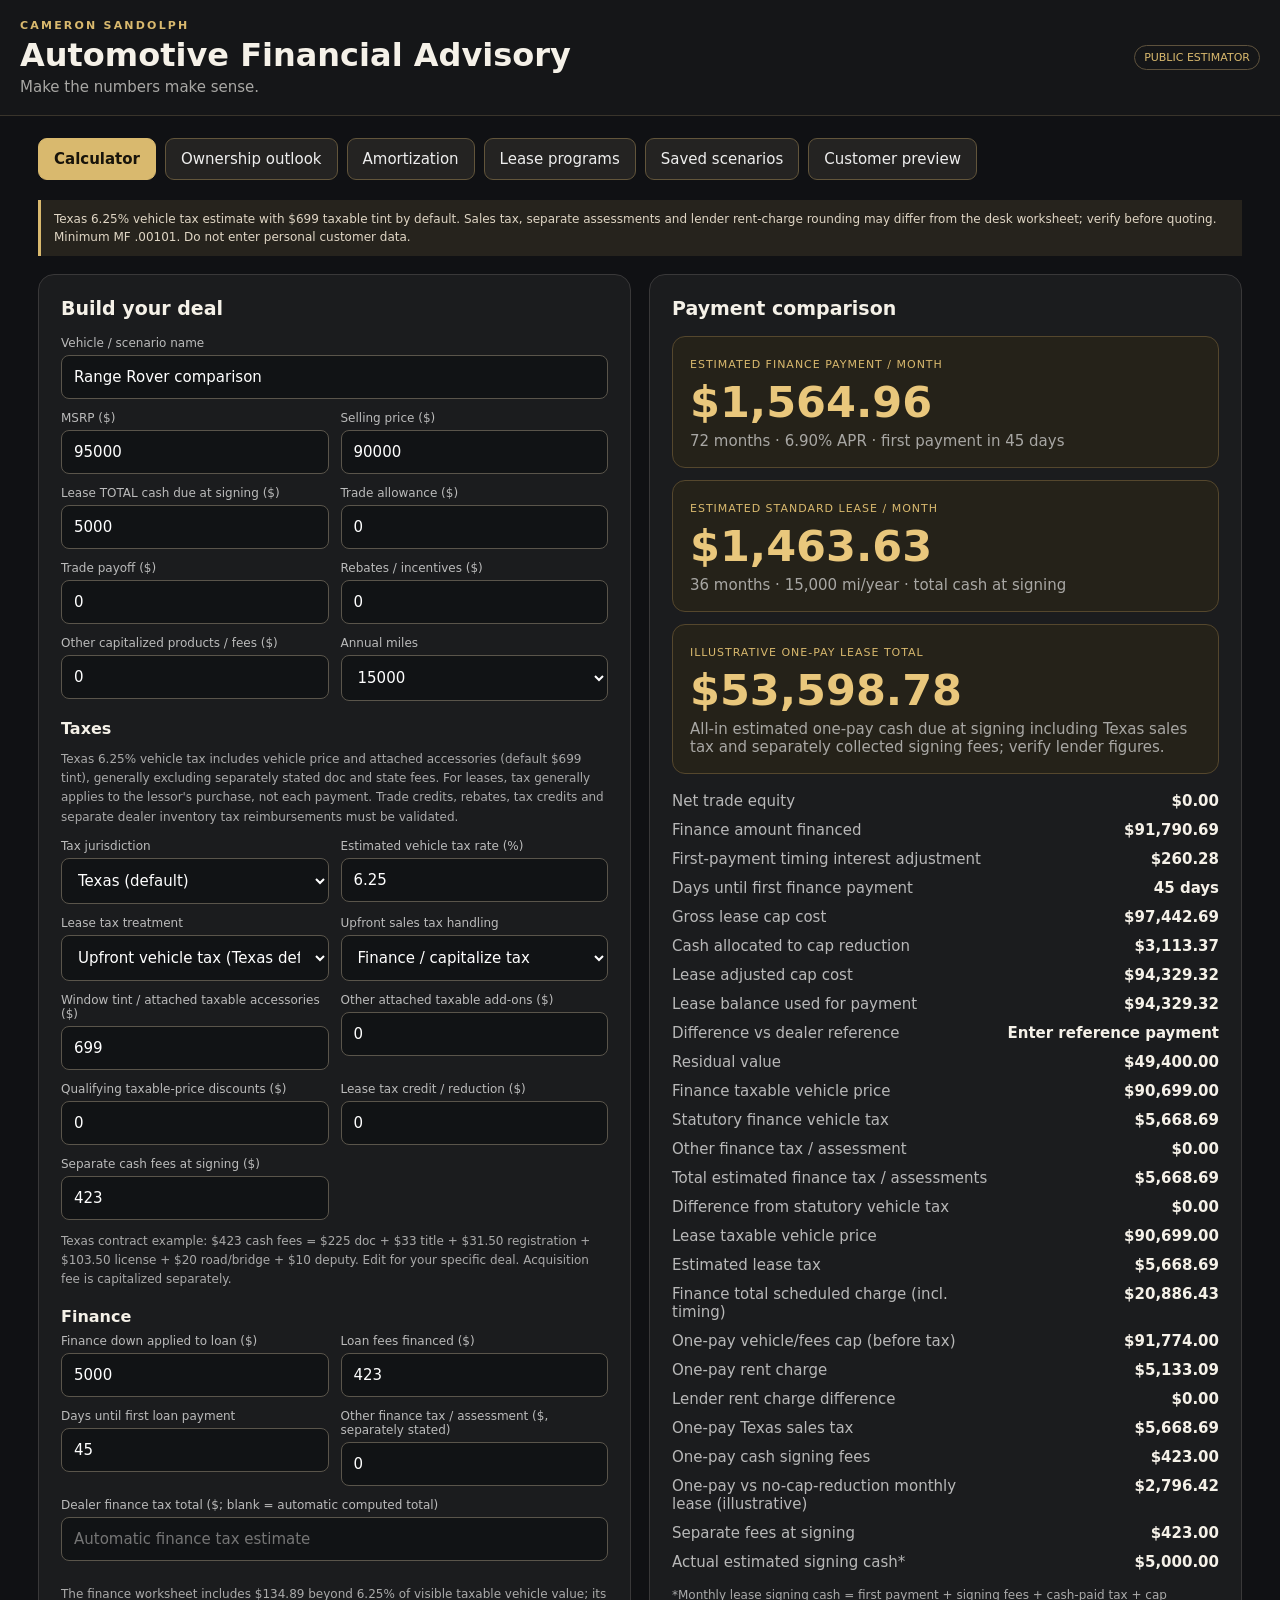
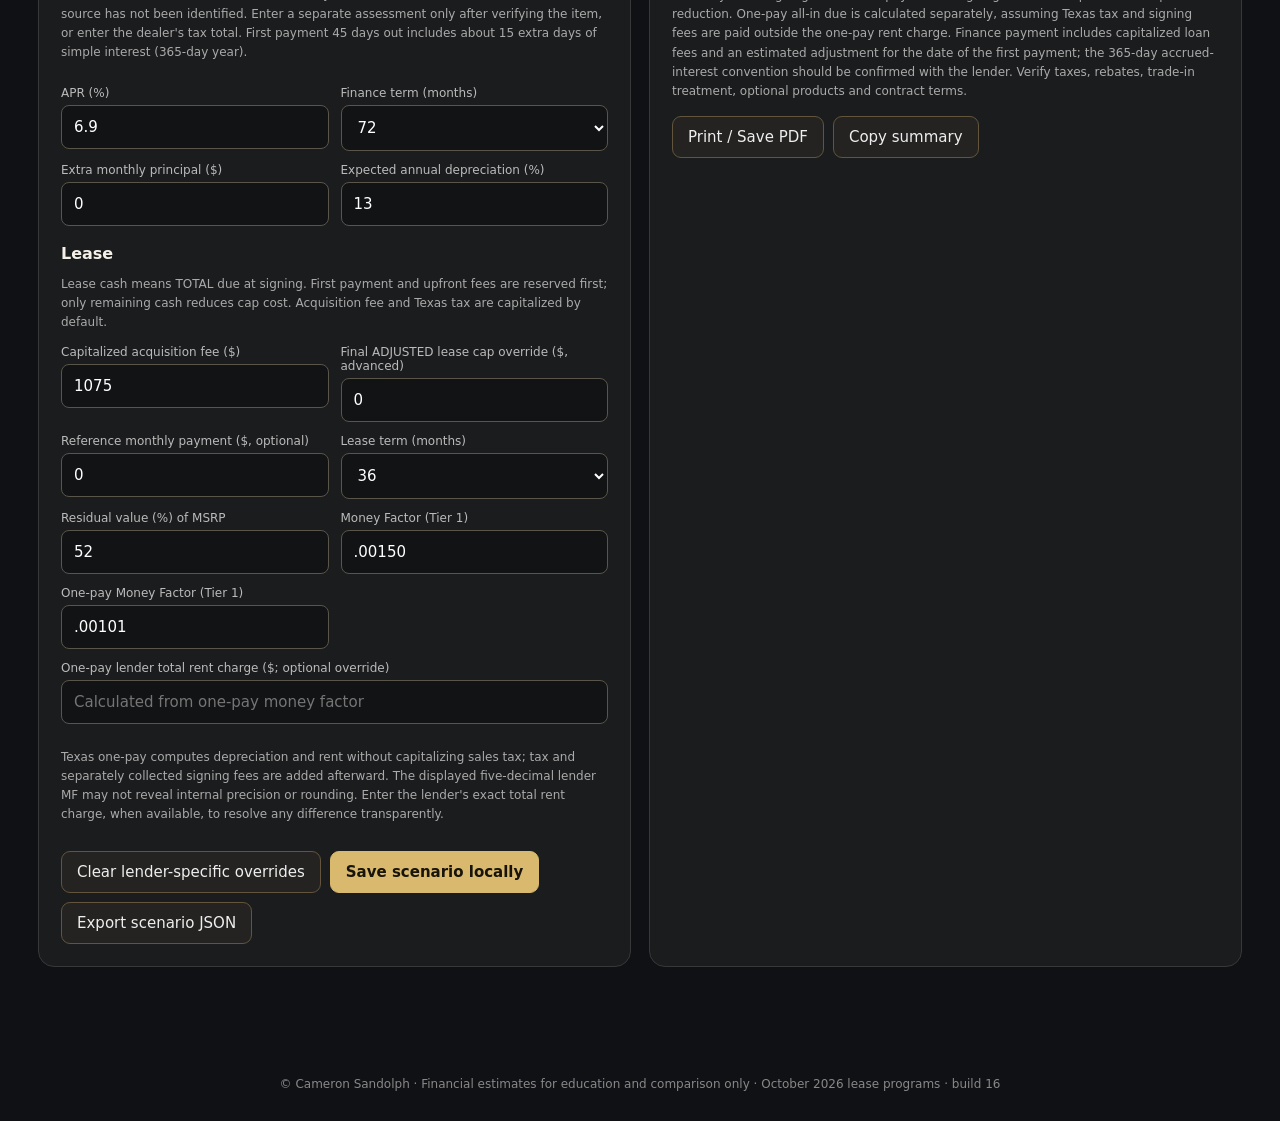
==== commit 646fb085: "Warn on lender-specific overrides, clear when applying new program, add reset control" ====
--- a/index.html
+++ b/index.html
@@ -39,9 +39,9 @@
 <label class="field"><span>One-pay Money Factor (Tier 1)</span><input id="oneMf" type="number" value=".00101" min="0" step=".00001"></label>
 <label class="field full"><span>One-pay lender total rent charge ($; optional override)</span><input id="onePayRentOverride" type="number" min="0" step=".01" placeholder="Calculated from one-pay money factor"></label>
 <p class="note full">Texas one-pay computes depreciation and rent without capitalizing sales tax; tax and separately collected signing fees are added afterward. The displayed five-decimal lender MF may not reveal internal precision or rounding. Enter the lender's exact total rent charge, when available, to resolve any difference transparently.</p>
-</div><div class="actions staff-only"><button class="btn primary" id="saveBtn">Save scenario locally</button><button class="btn" id="exportBtn">Export scenario JSON</button></div></div>
+</div><div class="actions staff-only"><button class="btn" id="clearOverridesBtn">Clear lender-specific overrides</button><button class="btn primary" id="saveBtn">Save scenario locally</button><button class="btn" id="exportBtn">Export scenario JSON</button></div></div>
 <div class="card"><h2>Payment comparison</h2><div class="metric"><small>ESTIMATED FINANCE PAYMENT / MONTH</small><div class="big" id="financePayment">—</div><span class="muted" id="financeSub"></span></div><div style="height:12px"></div><div class="metric"><small>ESTIMATED STANDARD LEASE / MONTH</small><div class="big" id="leasePayment">—</div><span class="muted" id="leaseSub"></span></div><div style="height:12px"></div><div class="metric"><small>ILLUSTRATIVE ONE-PAY LEASE TOTAL</small><div class="big" id="onePay">—</div><span class="muted">All-in estimated one-pay cash due at signing including Texas sales tax and separately collected signing fees; verify lender figures.</span></div>
-<dl class="stats"><dt>Net trade equity</dt><dd id="equity">—</dd><dt>Finance amount financed</dt><dd id="financed">—</dd>
+<p id="overrideWarning" class="warning hide"></p><dl class="stats"><dt>Net trade equity</dt><dd id="equity">—</dd><dt>Finance amount financed</dt><dd id="financed">—</dd>
 <dt>First-payment timing interest adjustment</dt><dd id="financeInterestAdjustment">—</dd>
 <dt>Days until first finance payment</dt><dd id="financeFirstDaysResult">—</dd><dt>Gross lease cap cost</dt><dd id="grossCap">—</dd><dt>Cash allocated to cap reduction</dt><dd id="capReduction">—</dd><dt>Lease adjusted cap cost</dt><dd id="cap">—</dd><dt>Lease balance used for payment</dt><dd id="leaseCapUsed">—</dd><dt>Difference vs dealer reference</dt><dd id="worksheetDifference">—</dd><dt>Residual value</dt><dd id="residual">—</dd><dt>Finance taxable vehicle price</dt><dd id="financeTaxBase">—</dd>
 <dt>Statutory finance vehicle tax</dt><dd id="statutoryFinanceTax">—</dd>
@@ -56,7 +56,7 @@
 <section id="compare" class="page hide" style="margin-top:18px"><div class="card"><h2>Ownership outlook</h2><p class="muted">Illustrative estimated vehicle value compared with finance balance. Depreciation is an assumption, not a vehicle appraisal.</p><svg class="chart" id="equityChart" viewBox="0 0 700 320" role="img" aria-label="Vehicle value and loan balance chart"></svg><div class="legend"><span><i class="dot" style="background:#d9b96e"></i>Estimated vehicle value</span><span><i class="dot" style="background:#70a5c7"></i>Remaining loan balance</span></div><dl class="stats"><dt>Estimated value at finance term end</dt><dd id="endValue">—</dd><dt>Estimated equity at lease term end (if financed)</dt><dd id="leaseEquity">—</dd><dt>Break-even equity month (if reached)</dt><dd id="breakEven">—</dd></dl></div></section>
 <section id="schedule" class="page hide" style="margin-top:18px"><div class="card"><h2>Loan amortization schedule</h2><p class="muted">Includes optional extra principal payments. Estimated fees and taxes entered as upfront are not financed.</p><div class="actions"><button class="btn" id="csvBtn">Export CSV</button></div><div class="scroll"><table class="tbl"><thead><tr><th>Month</th><th>Payment</th><th>Principal</th><th>Interest</th><th>Balance</th></tr></thead><tbody id="scheduleBody"></tbody></table></div></div></section>
 <section id="programs" class="page hide staff-only" style="margin-top:18px"><div class="card"><h2>Tier 1 lease program importer</h2><p class="warning">CSV files are read locally in your browser. Nothing is uploaded to a server. This is a convenience importer, not lender verification. Check the source document, program dates, model eligibility, and rate accuracy before quoting. This interface is not access-controlled; do not put confidential program documents in a public repository.</p><p class="muted">Import a CSV with these column headings: <code>model,term,miles,residual,standard_mf,one_pay_mf</code>. Optional: <code>year,trim,effective,expires</code>. Residual is a percentage of MSRP. Money factors must already include your dealer markup.</p><div class="actions"><button class="btn" id="templateBtn">Download CSV template</button><button class="btn primary" id="chooseProgram">Choose CSV file</button><input id="programFile" type="file" accept=".csv,text/csv" hidden></div><p id="programStatus" class="muted">Loading October 2026 JLR rates…</p><label class="field"><span>Filter models and trims</span><input id="programFilter" placeholder="e.g. 2027 Range Rover Sport P400"></label><p class="note">October 2026 contract dates: October 1–November 2, 2026. Funding deadline: November 9, 2026. Source rates are already marked up. 15,000-mile base residuals; mileage adjustments apply automatically when selected.</p><div class="scroll"><table class="tbl"><thead><tr><th>Model / trim</th><th>Term</th><th>Miles</th><th>Residual</th><th>Standard MF</th><th>One-pay MF</th><th>Action</th></tr></thead><tbody id="programRows"></tbody></table></div></div></section><section id="saved" class="page hide" style="margin-top:18px"><div class="card"><h2>Saved scenarios</h2><p class="warning">Saved scenarios remain only in this browser's local storage. They are not private cloud proposals, synced records, or secure customer files. Avoid entering personally identifiable customer information.</p><div id="savedList"></div><div class="actions"><button class="btn" id="backupBtn">Download backup JSON</button><button class="btn" id="importBtn">Import backup</button><input type="file" accept=".json,application/json" id="importFile" hidden></div></div></section>
-</main><footer>© Cameron Sandolph · Financial estimates for education and comparison only · October 2026 lease programs · build 15</footer>
+</main><footer>© Cameron Sandolph · Financial estimates for education and comparison only · October 2026 lease programs · build 16</footer>
 <script>
 'use strict';
 const ids=['name','msrp','price','down','trade','payoff','rebates','fees','upfront','taxRate','taxJurisdiction','taxAccessories','leaseTaxCredit','leaseTaxMode','taxHandling','miles','apr','term','extra','dep','leaseTerm','rv','mf','oneMf','worksheetCap','worksheetPayment','acquisition','financeDown','financeFees','financeFirstDays','financeTaxOverride','onePayRentOverride','taxableAddons','taxRebateDeduction','financeAssessment'];
@@ -100,6 +100,7 @@
   leasePayment=round(Math.max(0,payAtCap(leaseCap))*mult);
  }
 }
+const activeManualOverrides=['worksheetCap','financeTaxOverride','onePayRentOverride'].filter(id=>$(id).value.trim()!==''&&Number($(id).value)>0);
 const actualCashDue=round(leasePayment+upfront+leaseCashTax+capReduction),missingCash=Math.max(0,round(actualCashDue-cash)),monthlyLeaseTax=leaseTaxMode==='monthly'?round(Math.max(0,payAtCap(leaseCap))*taxRate):0;
 const onePayCap=Math.max(0,round(vehicleValue+fees+acquisition-equity-rebates));
 const onePayDepreciation=round(onePayCap-residual);
@@ -115,10 +116,12 @@
 const schedule=[];let balance=openingFinanceBalance,totalInterest=0;
 for(let m=1;m<=term&&balance>.005;m++){const interest=balance*apr,actual=Math.min(balance+interest,payment+extra),principal=Math.max(0,actual-interest);balance=Math.max(0,balance-principal);totalInterest+=interest;schedule.push({m,payment:actual,principal,interest,balance})}
 const totalFinanceCharge=extra===0?round(round(payment)*term-financed):round(schedule.reduce((sum,row)=>sum+row.payment,0)-financed);
-return {msrp,price,down:cash,equity,rebates,fees,upfront,term,leaseTerm,dep,cap:leaseCap,grossCap,capReduction,leaseCap,financed,residual,payment,leasePayment,onePay,onePayCap,onePayRent,onePayRentVariance,onePayTax,onePayFees,oneSavings,schedule,totalInterest,totalFinanceCharge,financeTax,financeTaxBase,leaseTaxBase,financeAssessment:financeAssessmentApplied,financeTaxDifference,standardFinanceTax,financeTaxManual,financeInterestAdjustment,firstDays,openingFinanceBalance,leaseTax,monthlyLeaseTax,taxCash,leaseTaxMode,actualCashDue,missingCash,overrideActive:override>0};
+return {msrp,price,down:cash,equity,rebates,fees,upfront,term,leaseTerm,dep,cap:leaseCap,grossCap,capReduction,leaseCap,financed,residual,payment,leasePayment,onePay,onePayCap,onePayRent,onePayRentVariance,onePayTax,onePayFees,oneSavings,schedule,totalInterest,totalFinanceCharge,financeTax,financeTaxBase,leaseTaxBase,financeAssessment:financeAssessmentApplied,financeTaxDifference,standardFinanceTax,financeTaxManual,financeInterestAdjustment,firstDays,openingFinanceBalance,leaseTax,monthlyLeaseTax,taxCash,leaseTaxMode,actualCashDue,missingCash,overrideActive:override>0,activeManualOverrides};
 }
 function calculate(){
 last=compute();const d=last;
+$('overrideWarning').classList.toggle('hide',d.activeManualOverrides.length===0);
+$('overrideWarning').textContent=d.activeManualOverrides.length?('Manual lender-specific override active: '+d.activeManualOverrides.join(', ')+'. These values apply ONLY to the current vehicle/deal. Clear before quoting another scenario.'):'';
 $('financePayment').textContent=money(d.payment);$('leasePayment').textContent=money(d.leasePayment);$('onePay').textContent=money(d.onePay);
 $('financeSub').textContent=d.term+' months · '+num('apr').toFixed(2)+'% APR · first payment in '+d.firstDays+' days';
 $('leaseSub').textContent=d.leaseTerm+' months · '+num('miles').toLocaleString()+' mi/year'+(d.overrideActive?' · manual cap override':' · total cash at signing');
@@ -145,7 +148,8 @@
 function renderSaved(){const list=store();$('savedList').replaceChildren();if(!list.length){$('savedList').textContent='No saved scenarios yet.';return}list.forEach((s,i)=>{const div=document.createElement('div');div.className='card';div.style.margin='10px 0';const title=document.createElement('strong');title.textContent=s.name||'Untitled scenario';const meta=document.createElement('p');meta.className='muted';meta.textContent=s.date+' · '+money(Number(s.price)||0);const load=document.createElement('button');load.className='btn primary';load.textContent='Load';load.onclick=()=>{restore(s.data);showPage('calculator')};const del=document.createElement('button');del.className='btn';del.textContent='Delete';del.style.marginLeft='8px';del.onclick=()=>{if(confirm('Delete this saved scenario?')){list.splice(i,1);writeStore(list);renderSaved()}};div.append(title,meta,load,del);$('savedList').append(div)})}
 function showPage(page){document.querySelectorAll('.page').forEach(e=>e.classList.toggle('hide',e.id!==page));document.querySelectorAll('[data-page]').forEach(e=>e.classList.toggle('active',e.dataset.page===page));if(page==='saved')renderSaved()}
 document.querySelectorAll('[data-page]').forEach(b=>b.onclick=()=>showPage(b.dataset.page));
-ids.forEach(id=>$(id).addEventListener('input',calculate));['mf','oneMf'].forEach(id=>$(id).addEventListener('change',()=>{if(num(id)<.00101)$(id).value='.00101';calculate()}));
+ids.forEach(id=>$(id).addEventListener('input',calculate));
+$('clearOverridesBtn').onclick=()=>{['worksheetCap','worksheetPayment','financeTaxOverride','onePayRentOverride'].forEach(id=>$(id).value='');calculate()};['mf','oneMf'].forEach(id=>$(id).addEventListener('change',()=>{if(num(id)<.00101)$(id).value='.00101';calculate()}));
 $('saveBtn').onclick=()=>{const a=store();a.unshift({name:$('name').value,date:new Date().toLocaleDateString(),price:$('price').value,data:inputs()});writeStore(a.slice(0,50));alert('Saved in this browser only.')};
 $('exportBtn').onclick=()=>download('auto-advisor-scenario.json',JSON.stringify({version:1,data:inputs()},null,2),'application/json');
 $('backupBtn').onclick=()=>download('auto-advisor-backup.json',JSON.stringify(store(),null,2),'application/json');
@@ -159,7 +163,10 @@
 let programData=[];
 function csvParse(text){const records=[];let record=[],field='',quoted=false;for(let i=0;i<text.length;i++){const c=text[i];if(c==='"'){if(quoted&&text[i+1]==='"'){field+='"';i++}else quoted=!quoted}else if(c===','&&!quoted){record.push(field);field=''}else if((c==='\n'||c==='\r')&&!quoted){if(c==='\r'&&text[i+1]==='\n')i++;record.push(field);field='';if(record.some(x=>x.trim()))records.push(record);record=[]}else field+=c}if(quoted)throw Error('Unclosed quoted CSV field');record.push(field);if(record.some(x=>x.trim()))records.push(record);return records}
 function parsePrograms(raw){const records=csvParse(raw.replace(/^\uFEFF/,''));if(records.length<2)throw Error('No program rows found');const header=records.shift().map(x=>x.trim().toLowerCase());for(const h of csvHeaders)if(!header.includes(h))throw Error('Missing column: '+h);const data=records.map((cells,index)=>{const p=Object.fromEntries(header.map((h,i)=>[h,(cells[i]||'').trim()]));const term=Number(p.term),miles=Number(p.miles),residual=Number(p.residual),standard=Number(p.standard_mf),one=Number(p.one_pay_mf);if(!p.model||!Number.isInteger(term)||term<12||term>84||!Number.isFinite(miles)||miles<0||!p.residual||residual<0||residual>100||!p.standard_mf||standard<0||standard>.05||!p.one_pay_mf||one<0||one>.05)throw Error('Invalid numeric field or missing model at CSV row '+(index+2));return {...p,term,miles,residual,standard_mf:standard,one_pay_mf:one}});return data}
-function renderPrograms(){const tbody=$('programRows');tbody.replaceChildren();const filter=($('programFilter')?.value||'').toLowerCase().trim();programData.filter(p=>(p.year+' '+p.model+' '+p.trim+' '+p.term).toLowerCase().includes(filter)).forEach((p,i)=>{const tr=document.createElement('tr');[[(p.year||'')+' '+p.model+' '+(p.trim||''),p.term,p.miles,p.residual+'%',Math.max(.00101,p.standard_mf).toFixed(5),Math.max(.00101,p.one_pay_mf).toFixed(5)]].forEach(values=>values.forEach(v=>{const td=document.createElement('td');td.textContent=v;tr.append(td)}));const td=document.createElement('td'),b=document.createElement('button');b.className='btn primary';b.textContent='Apply';b.onclick=()=>{if(!confirm('Verify October 2026 program eligibility, contract dates and any subvention restrictions. Apply supplied Tier 1 rates without additional markup?'))return;$('name').value=[p.year,p.model,p.trim].filter(Boolean).join(' ');$('leaseTerm').value=String(p.term);if($('leaseTerm').value!==String(p.term)){alert('This term is not available in the calculator. Add the term before applying.');return}const chosenMiles=Number($('miles').value);const bumps={15000:0,12000:2,10000:3,7500:4,5000:5};if(!(chosenMiles in bumps)){alert('Select a supported annual mileage: 5k, 7.5k, 10k, 12k or 15k.');return}$('rv').value=p.residual+bumps[chosenMiles];$('mf').value=Math.max(.00101,p.standard_mf).toFixed(5);$('oneMf').value=Math.max(.00101,p.one_pay_mf).toFixed(5);calculate();showPage('calculator')};td.append(b);tr.append(td);tbody.append(tr)})}
+function renderPrograms(){const tbody=$('programRows');tbody.replaceChildren();const filter=($('programFilter')?.value||'').toLowerCase().trim();programData.filter(p=>(p.year+' '+p.model+' '+p.trim+' '+p.term).toLowerCase().includes(filter)).forEach((p,i)=>{const tr=document.createElement('tr');[[(p.year||'')+' '+p.model+' '+(p.trim||''),p.term,p.miles,p.residual+'%',Math.max(.00101,p.standard_mf).toFixed(5),Math.max(.00101,p.one_pay_mf).toFixed(5)]].forEach(values=>values.forEach(v=>{const td=document.createElement('td');td.textContent=v;tr.append(td)}));const td=document.createElement('td'),b=document.createElement('button');b.className='btn primary';b.textContent='Apply';b.onclick=()=>{if(!confirm('Verify October 2026 program eligibility, contract dates and any subvention restrictions. Apply supplied Tier 1 rates without additional markup?'))return;$('name').value=[p.year,p.model,p.trim].filter(Boolean).join(' ');$('leaseTerm').value=String(p.term);if($('leaseTerm').value!==String(p.term)){alert('This term is not available in the calculator. Add the term before applying.');return}const chosenMiles=Number($('miles').value);const bumps={15000:0,12000:2,10000:3,7500:4,5000:5};if(!(chosenMiles in bumps)){alert('Select a supported annual mileage: 5k, 7.5k, 10k, 12k or 15k.');return}$('rv').value=p.residual+bumps[chosenMiles];$('mf').value=Math.max(.00101,p.standard_mf).toFixed(5);$('oneMf').value=Math.max(.00101,p.one_pay_mf).toFixed(5);
+['worksheetCap','worksheetPayment','financeTaxOverride','onePayRentOverride'].forEach(id=>$(id).value='');
+$('financeAssessment').value='0';
+calculate();showPage('calculator')};td.append(b);tr.append(td);tbody.append(tr)})}
 $('chooseProgram').onclick=()=>$('programFile').click();
 $('programFile').onchange=async e=>{const file=e.target.files[0];if(!file)return;try{const data=parsePrograms(await file.text());programData=data;renderPrograms();$('programStatus').textContent=data.length+' rows loaded in memory. No rates applied until you select a row.'}catch(err){$('programStatus').textContent='Import failed: '+err.message}e.target.value=''};
 
@@ -168,5 +175,5 @@
 loadJlrPrograms();
 $('templateBtn').onclick=()=>download('tier1-lease-program-template.csv','year,model,trim,term,miles,residual,standard_mf,one_pay_mf,effective,expires\n2027,Example SUV,Base,36,15000,52,0.00150,0.00101,2026-10-01,2026-11-02\n','text/csv');
 
-calculate();if('serviceWorker'in navigator){navigator.serviceWorker.register('./sw.js?v=15',{updateViaCache:'none'}).then(reg=>{reg.update().catch(()=>{});document.addEventListener('visibilitychange',()=>{if(!document.hidden)reg.update().catch(()=>{})})}).catch(()=>{});}
+calculate();if('serviceWorker'in navigator){navigator.serviceWorker.register('./sw.js?v=16',{updateViaCache:'none'}).then(reg=>{reg.update().catch(()=>{});document.addEventListener('visibilitychange',()=>{if(!document.hidden)reg.update().catch(()=>{})})}).catch(()=>{});}
 </script></body></html>
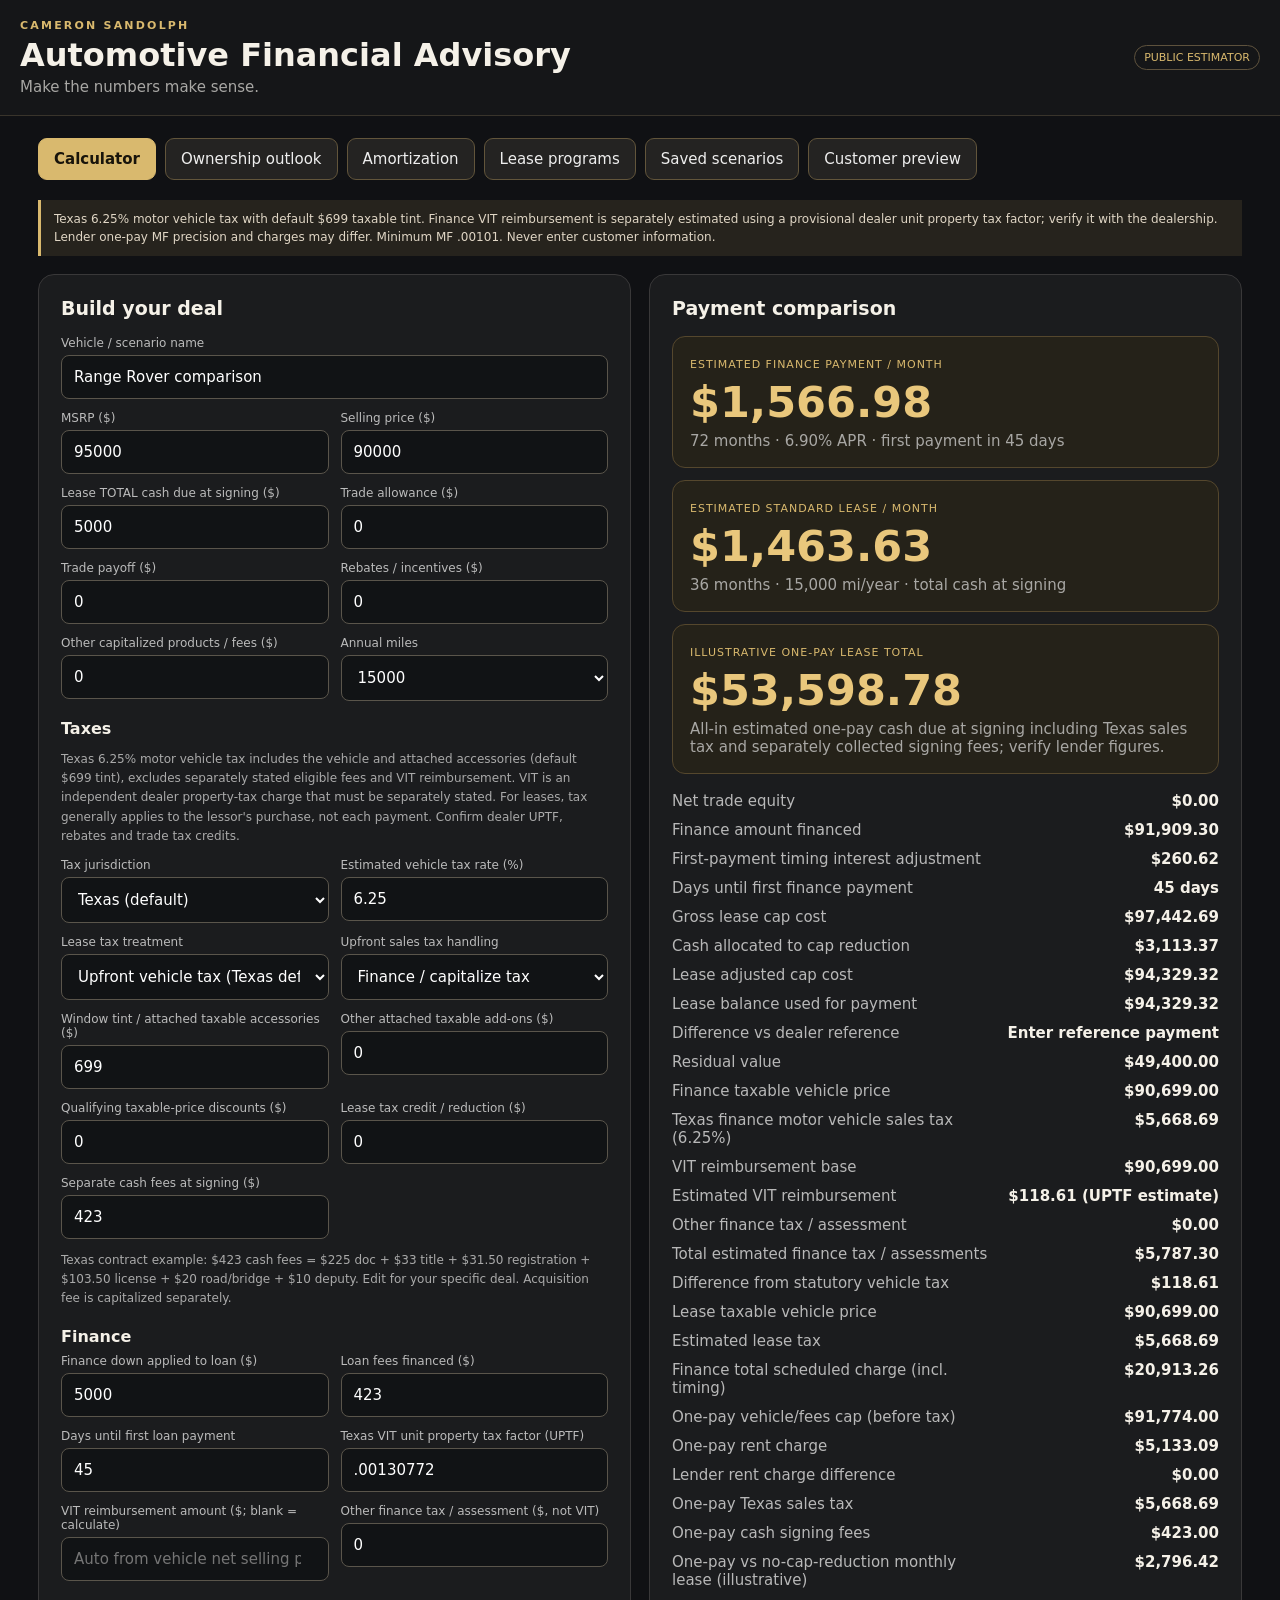
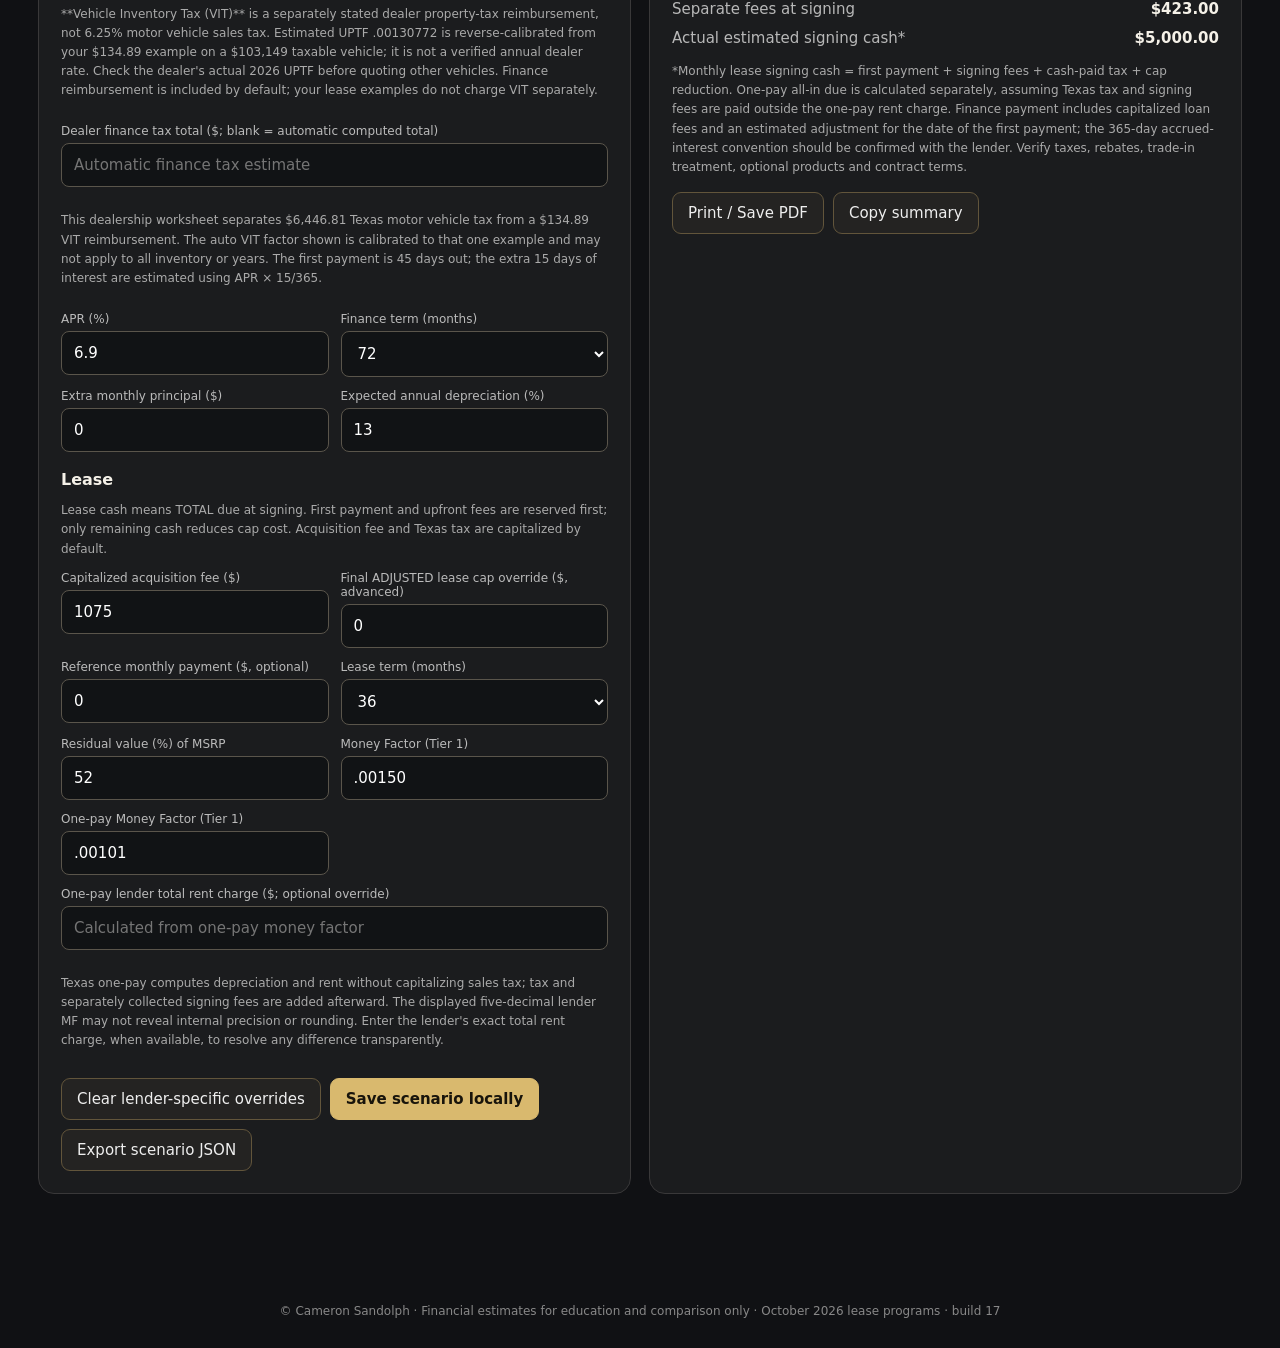
==== commit 5bcc5dd3: "Auto-calculate separately stated Texas vehicle inventory tax from adjustable UPTF, matching finance " ====
--- a/index.html
+++ b/index.html
@@ -4,7 +4,7 @@
 :root{font:15px system-ui,-apple-system,"Segoe UI",sans-serif;color:#f5f1e8;background:#101114;color-scheme:dark}*{box-sizing:border-box}body{margin:0}button,input,select{font:inherit}button{cursor:pointer}header{background:#151618;border-bottom:1px solid #39342b;padding:19px max(18px,calc((100vw - 1240px)/2));display:flex;justify-content:space-between;align-items:center;gap:14px}.eyebrow{font-size:11px;letter-spacing:.2em;color:#d9b96e;font-weight:800}h1{font-size:clamp(20px,2.8vw,32px);margin:4px 0}h2{font-size:19px;margin:0 0 17px}h3{font-size:16px;margin:18px 0 8px}.sub,.muted{color:#a8a7a4}main{max-width:1240px;margin:auto;padding:22px 18px 80px}.nav{display:flex;gap:9px;flex-wrap:wrap;margin-bottom:20px}.btn,.nav button{border:1px solid #62553b;background:#242322;color:#eee;border-radius:9px;padding:11px 15px}.btn.primary,.nav button.active{background:#d9b96e;color:#18140b;border-color:#d9b96e;font-weight:750}.btn:hover,.nav button:hover{filter:brightness(1.15)}.grid{display:grid;grid-template-columns:minmax(290px,1fr) minmax(300px,1fr);gap:18px}.card{background:#1b1c1e;border:1px solid #393839;border-radius:16px;padding:22px;min-width:0}.fields{display:grid;grid-template-columns:repeat(2,minmax(0,1fr));gap:12px}.field{display:block;min-width:0}.field>span{display:block;font-size:12px;color:#bbb;margin-bottom:5px}.field input,.field select{width:100%;background:#111315;border:1px solid #5a554b;border-radius:8px;padding:12px;color:#fff;min-width:0}.field input:focus,.field select:focus{outline:2px solid #d9b96e}.full{grid-column:1/-1}.metric{background:#252219;border:1px solid #55472d;border-radius:13px;padding:17px}.metric small{color:#d9b96e;font-size:11px;letter-spacing:.09em}.big{font-size:clamp(30px,4vw,43px);font-weight:800;color:#e9c77c;margin:5px 0}.stats{display:grid;grid-template-columns:1fr auto;gap:11px;margin-top:18px}.stats dt{color:#b8b8b8}.stats dd{margin:0;text-align:right;font-weight:650}.note{font-size:12px;line-height:1.6;color:#aaa}.warning{border-left:3px solid #d9b96e;padding:10px 13px;background:#26231d;color:#e0d6c5;font-size:12px;line-height:1.5}.actions{display:flex;gap:9px;flex-wrap:wrap;margin-top:15px}.hide{display:none!important}.chart{width:100%;height:auto;background:#141517;border:1px solid #353535;border-radius:10px}.legend{display:flex;gap:15px;flex-wrap:wrap;color:#aaa;font-size:12px}.dot{display:inline-block;width:9px;height:9px;border-radius:50%;margin-right:6px}.scroll{overflow:auto;max-height:360px}.tbl{border-collapse:collapse;width:100%;font-size:12px;white-space:nowrap}.tbl td,.tbl th{padding:9px;border-bottom:1px solid #393939;text-align:right}.tbl td:first-child,.tbl th:first-child{text-align:left}.pill{font-size:11px;padding:5px 9px;border:1px solid #5e523d;border-radius:20px;color:#d9b96e}footer{text-align:center;color:#888;font-size:12px;padding:30px}.view-customer .staff-only{display:none!important}@media(max-width:760px){header{padding:17px;align-items:start}.grid{grid-template-columns:1fr}.card{padding:17px}.fields{gap:10px}.nav button{flex:1}.stats{font-size:13px}}@media print{header,.nav,.actions,.staff-only,footer{display:none!important}body{background:white;color:black}.card,.metric{background:white;color:black;border:1px solid #aaa}.big{color:#333}.grid{display:block}.card{margin-bottom:16px}.note,.muted,.stats dt{color:#444}}
 </style></head><body><header><div><div class="eyebrow">CAMERON SANDOLPH</div><h1>Automotive Financial Advisory</h1><div class="sub">Make the numbers make sense.</div></div><span class="pill" id="modeBadge">PUBLIC ESTIMATOR</span></header>
 <main><nav class="nav"><button data-page="calculator" class="active">Calculator</button><button data-page="compare">Ownership outlook</button><button data-page="schedule">Amortization</button><button data-page="programs" class="staff-only">Lease programs</button><button data-page="saved" class="staff-only">Saved scenarios</button><button id="viewToggle" class="staff-only">Customer preview</button></nav>
-<div class="warning" id="disclaimer">Texas 6.25% vehicle tax estimate with $699 taxable tint by default. Sales tax, separate assessments and lender rent-charge rounding may differ from the desk worksheet; verify before quoting. Minimum MF .00101. Do not enter personal customer data.</div>
+<div class="warning" id="disclaimer">Texas 6.25% motor vehicle tax with default $699 taxable tint. Finance VIT reimbursement is separately estimated using a provisional dealer unit property tax factor; verify it with the dealership. Lender one-pay MF precision and charges may differ. Minimum MF .00101. Never enter customer information.</div>
 <section id="calculator" class="page" style="margin-top:18px"><div class="grid"><div class="card"><h2>Build your deal</h2><div class="fields">
 <label class="field full"><span>Vehicle / scenario name</span><input id="name" value="Range Rover comparison"></label>
 <label class="field"><span>MSRP ($)</span><input id="msrp" type="number" value="95000" min="0"></label>
@@ -15,7 +15,7 @@
 <label class="field"><span>Rebates / incentives ($)</span><input id="rebates" type="number" value="0" min="0"></label>
 <label class="field"><span>Other capitalized products / fees ($)</span><input id="fees" type="number" value="0" min="0"></label>
 <label class="field"><span>Annual miles</span><select id="miles"><option>5000</option><option>7500</option><option>10000</option><option>12000</option><option selected>15000</option><option>20000</option><option>25000</option></select></label>
-</div><h3>Taxes</h3><p class="note">Texas 6.25% vehicle tax includes vehicle price and attached accessories (default $699 tint), generally excluding separately stated doc and state fees. For leases, tax generally applies to the lessor's purchase, not each payment. Trade credits, rebates, tax credits and separate dealer inventory tax reimbursements must be validated.</p><div class="fields">
+</div><h3>Taxes</h3><p class="note">Texas 6.25% motor vehicle tax includes the vehicle and attached accessories (default $699 tint), excludes separately stated eligible fees and VIT reimbursement. VIT is an independent dealer property-tax charge that must be separately stated. For leases, tax generally applies to the lessor's purchase, not each payment. Confirm dealer UPTF, rebates and trade tax credits.</p><div class="fields">
 <label class="field"><span>Tax jurisdiction</span><select id="taxJurisdiction"><option value="tx">Texas (default)</option><option value="custom">Other state / custom</option></select></label><label class="field"><span>Estimated vehicle tax rate (%)</span><input id="taxRate" type="number" min="0" max="30" step=".01" value="6.25"></label>
 <label class="field"><span>Lease tax treatment</span><select id="leaseTaxMode"><option value="upfront">Upfront vehicle tax (Texas default)</option><option value="monthly">Tax on each lease payment</option><option value="none">No lease tax calculated</option></select></label>
 <label class="field"><span>Upfront sales tax handling</span><select id="taxHandling"><option value="capitalized">Finance / capitalize tax</option><option value="cash">Pay tax at signing</option></select></label>
@@ -25,9 +25,12 @@
 </div><p class="note">Texas contract example: $423 cash fees = $225 doc + $33 title + $31.50 registration + $103.50 license + $20 road/bridge + $10 deputy. Edit for your specific deal. Acquisition fee is capitalized separately.</p><h3>Finance</h3><div class="fields"><label class="field"><span>Finance down applied to loan ($)</span><input id="financeDown" type="number" value="5000" min="0" step=".01"></label>
 <label class="field"><span>Loan fees financed ($)</span><input id="financeFees" type="number" value="423" min="0" step=".01"></label>
 <label class="field"><span>Days until first loan payment</span><input id="financeFirstDays" type="number" value="45" min="0" max="120" step="1"></label>
-<label class="field"><span>Other finance tax / assessment ($, separately stated)</span><input id="financeAssessment" type="number" min="0" step=".01" value="0"></label>
+<label class="field"><span>Texas VIT unit property tax factor (UPTF)</span><input id="vitFactor" type="number" min="0" max=".02" step=".00000001" value=".00130772"></label>
+<label class="field"><span>VIT reimbursement amount ($; blank = calculate)</span><input id="vitOverride" type="number" min="0" step=".01" placeholder="Auto from vehicle net selling price"></label>
+<label class="field"><span>Other finance tax / assessment ($, not VIT)</span><input id="financeAssessment" type="number" min="0" step=".01" value="0"></label>
+<p class="note full">**Vehicle Inventory Tax (VIT)** is a separately stated dealer property-tax reimbursement, not 6.25% motor vehicle sales tax. Estimated UPTF .00130772 is reverse-calibrated from your $134.89 example on a $103,149 taxable vehicle; it is not a verified annual dealer rate. Check the dealer's actual 2026 UPTF before quoting other vehicles. Finance reimbursement is included by default; your lease examples do not charge VIT separately.</p>
 <label class="field full"><span>Dealer finance tax total ($; blank = automatic computed total)</span><input id="financeTaxOverride" type="number" min="0" step=".01" placeholder="Automatic finance tax estimate"></label>
-<p class="note full">The finance worksheet includes $134.89 beyond 6.25% of visible taxable vehicle value; its source has not been identified. Enter a separate assessment only after verifying the item, or enter the dealer's tax total. First payment 45 days out includes about 15 extra days of simple interest (365-day year).</p>
+<p class="note full">This dealership worksheet separates $6,446.81 Texas motor vehicle tax from a $134.89 VIT reimbursement. The auto VIT factor shown is calibrated to that one example and may not apply to all inventory or years. The first payment is 45 days out; the extra 15 days of interest are estimated using APR × 15/365.</p>
 <label class="field"><span>APR (%)</span><input id="apr" type="number" value="6.9" min="0" step=".1"></label>
 <label class="field"><span>Finance term (months)</span><select id="term"><option>36</option><option>48</option><option>60</option><option selected>72</option><option>75</option><option>84</option></select></label>
 <label class="field"><span>Extra monthly principal ($)</span><input id="extra" type="number" value="0" min="0"></label>
@@ -44,7 +47,9 @@
 <p id="overrideWarning" class="warning hide"></p><dl class="stats"><dt>Net trade equity</dt><dd id="equity">—</dd><dt>Finance amount financed</dt><dd id="financed">—</dd>
 <dt>First-payment timing interest adjustment</dt><dd id="financeInterestAdjustment">—</dd>
 <dt>Days until first finance payment</dt><dd id="financeFirstDaysResult">—</dd><dt>Gross lease cap cost</dt><dd id="grossCap">—</dd><dt>Cash allocated to cap reduction</dt><dd id="capReduction">—</dd><dt>Lease adjusted cap cost</dt><dd id="cap">—</dd><dt>Lease balance used for payment</dt><dd id="leaseCapUsed">—</dd><dt>Difference vs dealer reference</dt><dd id="worksheetDifference">—</dd><dt>Residual value</dt><dd id="residual">—</dd><dt>Finance taxable vehicle price</dt><dd id="financeTaxBase">—</dd>
-<dt>Statutory finance vehicle tax</dt><dd id="statutoryFinanceTax">—</dd>
+<dt>Texas finance motor vehicle sales tax (6.25%)</dt><dd id="statutoryFinanceTax">—</dd>
+<dt>VIT reimbursement base</dt><dd id="vitBase">—</dd>
+<dt>Estimated VIT reimbursement</dt><dd id="vitAmount">—</dd>
 <dt>Other finance tax / assessment</dt><dd id="financeAssessmentResult">—</dd>
 <dt>Total estimated finance tax / assessments</dt><dd id="financeTax">—</dd><dt>Difference from statutory vehicle tax</dt><dd id="financeTaxDifference">—</dd>
 <dt>Lease taxable vehicle price</dt><dd id="leaseTaxBase">—</dd><dt>Estimated lease tax</dt><dd id="leaseTax">—</dd><dt>Finance total scheduled charge (incl. timing)</dt><dd id="interest">—</dd><dt>One-pay vehicle/fees cap (before tax)</dt><dd id="onePayCap">—</dd>
@@ -56,10 +61,10 @@
 <section id="compare" class="page hide" style="margin-top:18px"><div class="card"><h2>Ownership outlook</h2><p class="muted">Illustrative estimated vehicle value compared with finance balance. Depreciation is an assumption, not a vehicle appraisal.</p><svg class="chart" id="equityChart" viewBox="0 0 700 320" role="img" aria-label="Vehicle value and loan balance chart"></svg><div class="legend"><span><i class="dot" style="background:#d9b96e"></i>Estimated vehicle value</span><span><i class="dot" style="background:#70a5c7"></i>Remaining loan balance</span></div><dl class="stats"><dt>Estimated value at finance term end</dt><dd id="endValue">—</dd><dt>Estimated equity at lease term end (if financed)</dt><dd id="leaseEquity">—</dd><dt>Break-even equity month (if reached)</dt><dd id="breakEven">—</dd></dl></div></section>
 <section id="schedule" class="page hide" style="margin-top:18px"><div class="card"><h2>Loan amortization schedule</h2><p class="muted">Includes optional extra principal payments. Estimated fees and taxes entered as upfront are not financed.</p><div class="actions"><button class="btn" id="csvBtn">Export CSV</button></div><div class="scroll"><table class="tbl"><thead><tr><th>Month</th><th>Payment</th><th>Principal</th><th>Interest</th><th>Balance</th></tr></thead><tbody id="scheduleBody"></tbody></table></div></div></section>
 <section id="programs" class="page hide staff-only" style="margin-top:18px"><div class="card"><h2>Tier 1 lease program importer</h2><p class="warning">CSV files are read locally in your browser. Nothing is uploaded to a server. This is a convenience importer, not lender verification. Check the source document, program dates, model eligibility, and rate accuracy before quoting. This interface is not access-controlled; do not put confidential program documents in a public repository.</p><p class="muted">Import a CSV with these column headings: <code>model,term,miles,residual,standard_mf,one_pay_mf</code>. Optional: <code>year,trim,effective,expires</code>. Residual is a percentage of MSRP. Money factors must already include your dealer markup.</p><div class="actions"><button class="btn" id="templateBtn">Download CSV template</button><button class="btn primary" id="chooseProgram">Choose CSV file</button><input id="programFile" type="file" accept=".csv,text/csv" hidden></div><p id="programStatus" class="muted">Loading October 2026 JLR rates…</p><label class="field"><span>Filter models and trims</span><input id="programFilter" placeholder="e.g. 2027 Range Rover Sport P400"></label><p class="note">October 2026 contract dates: October 1–November 2, 2026. Funding deadline: November 9, 2026. Source rates are already marked up. 15,000-mile base residuals; mileage adjustments apply automatically when selected.</p><div class="scroll"><table class="tbl"><thead><tr><th>Model / trim</th><th>Term</th><th>Miles</th><th>Residual</th><th>Standard MF</th><th>One-pay MF</th><th>Action</th></tr></thead><tbody id="programRows"></tbody></table></div></div></section><section id="saved" class="page hide" style="margin-top:18px"><div class="card"><h2>Saved scenarios</h2><p class="warning">Saved scenarios remain only in this browser's local storage. They are not private cloud proposals, synced records, or secure customer files. Avoid entering personally identifiable customer information.</p><div id="savedList"></div><div class="actions"><button class="btn" id="backupBtn">Download backup JSON</button><button class="btn" id="importBtn">Import backup</button><input type="file" accept=".json,application/json" id="importFile" hidden></div></div></section>
-</main><footer>© Cameron Sandolph · Financial estimates for education and comparison only · October 2026 lease programs · build 16</footer>
+</main><footer>© Cameron Sandolph · Financial estimates for education and comparison only · October 2026 lease programs · build 17</footer>
 <script>
 'use strict';
-const ids=['name','msrp','price','down','trade','payoff','rebates','fees','upfront','taxRate','taxJurisdiction','taxAccessories','leaseTaxCredit','leaseTaxMode','taxHandling','miles','apr','term','extra','dep','leaseTerm','rv','mf','oneMf','worksheetCap','worksheetPayment','acquisition','financeDown','financeFees','financeFirstDays','financeTaxOverride','onePayRentOverride','taxableAddons','taxRebateDeduction','financeAssessment'];
+const ids=['name','msrp','price','down','trade','payoff','rebates','fees','upfront','taxRate','taxJurisdiction','taxAccessories','leaseTaxCredit','leaseTaxMode','taxHandling','miles','apr','term','extra','dep','leaseTerm','rv','mf','oneMf','worksheetCap','worksheetPayment','acquisition','financeDown','financeFees','financeFirstDays','financeTaxOverride','onePayRentOverride','taxableAddons','taxRebateDeduction','financeAssessment','vitFactor','vitOverride'];
 const $=id=>document.getElementById(id),num=id=>Math.max(0,Number($(id).value)||0),money=n=>Number.isFinite(n)?new Intl.NumberFormat('en-US',{style:'currency',currency:'USD'}).format(n):'—';
 let rows=[],state={},last={},customer=false;
 function inputs(){return Object.fromEntries(ids.map(id=>[id,$(id).value]))}
@@ -71,8 +76,12 @@
 const financeTaxBase=Math.max(0,round(vehicleValue-taxRebateDeduction-num('trade')));
 const leaseTaxBase=Math.max(0,round(vehicleValue-taxRebateDeduction));
 const standardFinanceTax=round(financeTaxBase*taxRate);
+const vitBase=Math.max(0,round(vehicleValue-taxRebateDeduction));
+const vitFactor=Math.min(.02,num('vitFactor'));
+const vitManual=$('vitOverride').value.trim()!=='';
+const vitAmount=vitManual?num('vitOverride'):round(vitBase*vitFactor);
 const financeTaxManual=$('financeTaxOverride').value.trim()!=='';
-const financeTax=financeTaxManual?num('financeTaxOverride'):round(standardFinanceTax+financeAssessment);
+const financeTax=financeTaxManual?num('financeTaxOverride'):round(standardFinanceTax+vitAmount+financeAssessment);
 const financeAssessmentApplied=financeTaxManual?0:financeAssessment,financeTaxDifference=round(financeTax-standardFinanceTax);
 const leaseTax=leaseTaxMode==='upfront'?round(Math.max(0,leaseTaxBase*taxRate-num('leaseTaxCredit'))):0;
 const leaseCashTax=taxCash?leaseTax:0,grossCap=round(vehicleValue+fees+acquisition+(taxCash?0:leaseTax)),preCashCap=Math.max(0,round(grossCap-equity-rebates));
@@ -100,7 +109,7 @@
   leasePayment=round(Math.max(0,payAtCap(leaseCap))*mult);
  }
 }
-const activeManualOverrides=['worksheetCap','financeTaxOverride','onePayRentOverride'].filter(id=>$(id).value.trim()!==''&&Number($(id).value)>0);
+const activeManualOverrides=['worksheetCap','financeTaxOverride','onePayRentOverride','vitOverride'].filter(id=>$(id).value.trim()!==''&&Number($(id).value)>0);
 const actualCashDue=round(leasePayment+upfront+leaseCashTax+capReduction),missingCash=Math.max(0,round(actualCashDue-cash)),monthlyLeaseTax=leaseTaxMode==='monthly'?round(Math.max(0,payAtCap(leaseCap))*taxRate):0;
 const onePayCap=Math.max(0,round(vehicleValue+fees+acquisition-equity-rebates));
 const onePayDepreciation=round(onePayCap-residual);
@@ -116,7 +125,7 @@
 const schedule=[];let balance=openingFinanceBalance,totalInterest=0;
 for(let m=1;m<=term&&balance>.005;m++){const interest=balance*apr,actual=Math.min(balance+interest,payment+extra),principal=Math.max(0,actual-interest);balance=Math.max(0,balance-principal);totalInterest+=interest;schedule.push({m,payment:actual,principal,interest,balance})}
 const totalFinanceCharge=extra===0?round(round(payment)*term-financed):round(schedule.reduce((sum,row)=>sum+row.payment,0)-financed);
-return {msrp,price,down:cash,equity,rebates,fees,upfront,term,leaseTerm,dep,cap:leaseCap,grossCap,capReduction,leaseCap,financed,residual,payment,leasePayment,onePay,onePayCap,onePayRent,onePayRentVariance,onePayTax,onePayFees,oneSavings,schedule,totalInterest,totalFinanceCharge,financeTax,financeTaxBase,leaseTaxBase,financeAssessment:financeAssessmentApplied,financeTaxDifference,standardFinanceTax,financeTaxManual,financeInterestAdjustment,firstDays,openingFinanceBalance,leaseTax,monthlyLeaseTax,taxCash,leaseTaxMode,actualCashDue,missingCash,overrideActive:override>0,activeManualOverrides};
+return {msrp,price,down:cash,equity,rebates,fees,upfront,term,leaseTerm,dep,cap:leaseCap,grossCap,capReduction,leaseCap,financed,residual,payment,leasePayment,onePay,onePayCap,onePayRent,onePayRentVariance,onePayTax,onePayFees,oneSavings,schedule,totalInterest,totalFinanceCharge,financeTax,financeTaxBase,leaseTaxBase,vitBase,vitAmount,vitFactor,vitManual,financeAssessment:financeAssessmentApplied,financeTaxDifference,standardFinanceTax,financeTaxManual,financeInterestAdjustment,firstDays,openingFinanceBalance,leaseTax,monthlyLeaseTax,taxCash,leaseTaxMode,actualCashDue,missingCash,overrideActive:override>0,activeManualOverrides};
 }
 function calculate(){
 last=compute();const d=last;
@@ -133,7 +142,7 @@
 $('onePayTax').textContent=money(d.onePayTax);$('onePayFees').textContent=money(d.onePayFees);
 $('grossCap').textContent=money(d.grossCap);
 $('capReduction').textContent=money(d.capReduction);$('cap').textContent=money(d.cap);$('residual').textContent=money(d.residual);
-$('interest').textContent=money(d.totalFinanceCharge);$('financeTaxBase').textContent=money(d.financeTaxBase);$('leaseTaxBase').textContent=money(d.leaseTaxBase);$('statutoryFinanceTax').textContent=money(d.standardFinanceTax);$('financeAssessmentResult').textContent=money(d.financeAssessment);$('financeTax').textContent=money(d.financeTax);$('financeTaxDifference').textContent=money(d.financeTaxDifference);
+$('interest').textContent=money(d.totalFinanceCharge);$('financeTaxBase').textContent=money(d.financeTaxBase);$('leaseTaxBase').textContent=money(d.leaseTaxBase);$('statutoryFinanceTax').textContent=money(d.standardFinanceTax);$('vitBase').textContent=money(d.vitBase);$('vitAmount').textContent=money(d.vitAmount)+(d.vitManual?' (entered)':' (UPTF estimate)');$('financeAssessmentResult').textContent=money(d.financeAssessment);$('financeTax').textContent=money(d.financeTax);$('financeTaxDifference').textContent=money(d.financeTaxDifference);
 $('leaseTax').textContent=d.leaseTaxMode==='monthly'?money(d.monthlyLeaseTax)+'/mo':money(d.leaseTax);
 $('oneSavings').textContent=money(d.oneSavings);$('upfrontFees').textContent=money(d.upfront);$('due').textContent=money(d.actualCashDue);
 $('cashWarning').classList.toggle('hide',!d.missingCash&&!d.overrideActive);
@@ -149,7 +158,7 @@
 function showPage(page){document.querySelectorAll('.page').forEach(e=>e.classList.toggle('hide',e.id!==page));document.querySelectorAll('[data-page]').forEach(e=>e.classList.toggle('active',e.dataset.page===page));if(page==='saved')renderSaved()}
 document.querySelectorAll('[data-page]').forEach(b=>b.onclick=()=>showPage(b.dataset.page));
 ids.forEach(id=>$(id).addEventListener('input',calculate));
-$('clearOverridesBtn').onclick=()=>{['worksheetCap','worksheetPayment','financeTaxOverride','onePayRentOverride'].forEach(id=>$(id).value='');calculate()};['mf','oneMf'].forEach(id=>$(id).addEventListener('change',()=>{if(num(id)<.00101)$(id).value='.00101';calculate()}));
+$('clearOverridesBtn').onclick=()=>{['worksheetCap','worksheetPayment','financeTaxOverride','onePayRentOverride','vitOverride'].forEach(id=>$(id).value='');calculate()};['mf','oneMf'].forEach(id=>$(id).addEventListener('change',()=>{if(num(id)<.00101)$(id).value='.00101';calculate()}));
 $('saveBtn').onclick=()=>{const a=store();a.unshift({name:$('name').value,date:new Date().toLocaleDateString(),price:$('price').value,data:inputs()});writeStore(a.slice(0,50));alert('Saved in this browser only.')};
 $('exportBtn').onclick=()=>download('auto-advisor-scenario.json',JSON.stringify({version:1,data:inputs()},null,2),'application/json');
 $('backupBtn').onclick=()=>download('auto-advisor-backup.json',JSON.stringify(store(),null,2),'application/json');
@@ -164,7 +173,7 @@
 function csvParse(text){const records=[];let record=[],field='',quoted=false;for(let i=0;i<text.length;i++){const c=text[i];if(c==='"'){if(quoted&&text[i+1]==='"'){field+='"';i++}else quoted=!quoted}else if(c===','&&!quoted){record.push(field);field=''}else if((c==='\n'||c==='\r')&&!quoted){if(c==='\r'&&text[i+1]==='\n')i++;record.push(field);field='';if(record.some(x=>x.trim()))records.push(record);record=[]}else field+=c}if(quoted)throw Error('Unclosed quoted CSV field');record.push(field);if(record.some(x=>x.trim()))records.push(record);return records}
 function parsePrograms(raw){const records=csvParse(raw.replace(/^\uFEFF/,''));if(records.length<2)throw Error('No program rows found');const header=records.shift().map(x=>x.trim().toLowerCase());for(const h of csvHeaders)if(!header.includes(h))throw Error('Missing column: '+h);const data=records.map((cells,index)=>{const p=Object.fromEntries(header.map((h,i)=>[h,(cells[i]||'').trim()]));const term=Number(p.term),miles=Number(p.miles),residual=Number(p.residual),standard=Number(p.standard_mf),one=Number(p.one_pay_mf);if(!p.model||!Number.isInteger(term)||term<12||term>84||!Number.isFinite(miles)||miles<0||!p.residual||residual<0||residual>100||!p.standard_mf||standard<0||standard>.05||!p.one_pay_mf||one<0||one>.05)throw Error('Invalid numeric field or missing model at CSV row '+(index+2));return {...p,term,miles,residual,standard_mf:standard,one_pay_mf:one}});return data}
 function renderPrograms(){const tbody=$('programRows');tbody.replaceChildren();const filter=($('programFilter')?.value||'').toLowerCase().trim();programData.filter(p=>(p.year+' '+p.model+' '+p.trim+' '+p.term).toLowerCase().includes(filter)).forEach((p,i)=>{const tr=document.createElement('tr');[[(p.year||'')+' '+p.model+' '+(p.trim||''),p.term,p.miles,p.residual+'%',Math.max(.00101,p.standard_mf).toFixed(5),Math.max(.00101,p.one_pay_mf).toFixed(5)]].forEach(values=>values.forEach(v=>{const td=document.createElement('td');td.textContent=v;tr.append(td)}));const td=document.createElement('td'),b=document.createElement('button');b.className='btn primary';b.textContent='Apply';b.onclick=()=>{if(!confirm('Verify October 2026 program eligibility, contract dates and any subvention restrictions. Apply supplied Tier 1 rates without additional markup?'))return;$('name').value=[p.year,p.model,p.trim].filter(Boolean).join(' ');$('leaseTerm').value=String(p.term);if($('leaseTerm').value!==String(p.term)){alert('This term is not available in the calculator. Add the term before applying.');return}const chosenMiles=Number($('miles').value);const bumps={15000:0,12000:2,10000:3,7500:4,5000:5};if(!(chosenMiles in bumps)){alert('Select a supported annual mileage: 5k, 7.5k, 10k, 12k or 15k.');return}$('rv').value=p.residual+bumps[chosenMiles];$('mf').value=Math.max(.00101,p.standard_mf).toFixed(5);$('oneMf').value=Math.max(.00101,p.one_pay_mf).toFixed(5);
-['worksheetCap','worksheetPayment','financeTaxOverride','onePayRentOverride'].forEach(id=>$(id).value='');
+['worksheetCap','worksheetPayment','financeTaxOverride','onePayRentOverride','vitOverride'].forEach(id=>$(id).value='');
 $('financeAssessment').value='0';
 calculate();showPage('calculator')};td.append(b);tr.append(td);tbody.append(tr)})}
 $('chooseProgram').onclick=()=>$('programFile').click();
@@ -175,5 +184,5 @@
 loadJlrPrograms();
 $('templateBtn').onclick=()=>download('tier1-lease-program-template.csv','year,model,trim,term,miles,residual,standard_mf,one_pay_mf,effective,expires\n2027,Example SUV,Base,36,15000,52,0.00150,0.00101,2026-10-01,2026-11-02\n','text/csv');
 
-calculate();if('serviceWorker'in navigator){navigator.serviceWorker.register('./sw.js?v=16',{updateViaCache:'none'}).then(reg=>{reg.update().catch(()=>{});document.addEventListener('visibilitychange',()=>{if(!document.hidden)reg.update().catch(()=>{})})}).catch(()=>{});}
+calculate();if('serviceWorker'in navigator){navigator.serviceWorker.register('./sw.js?v=17',{updateViaCache:'none'}).then(reg=>{reg.update().catch(()=>{});document.addEventListener('visibilitychange',()=>{if(!document.hidden)reg.update().catch(()=>{})})}).catch(()=>{});}
 </script></body></html>
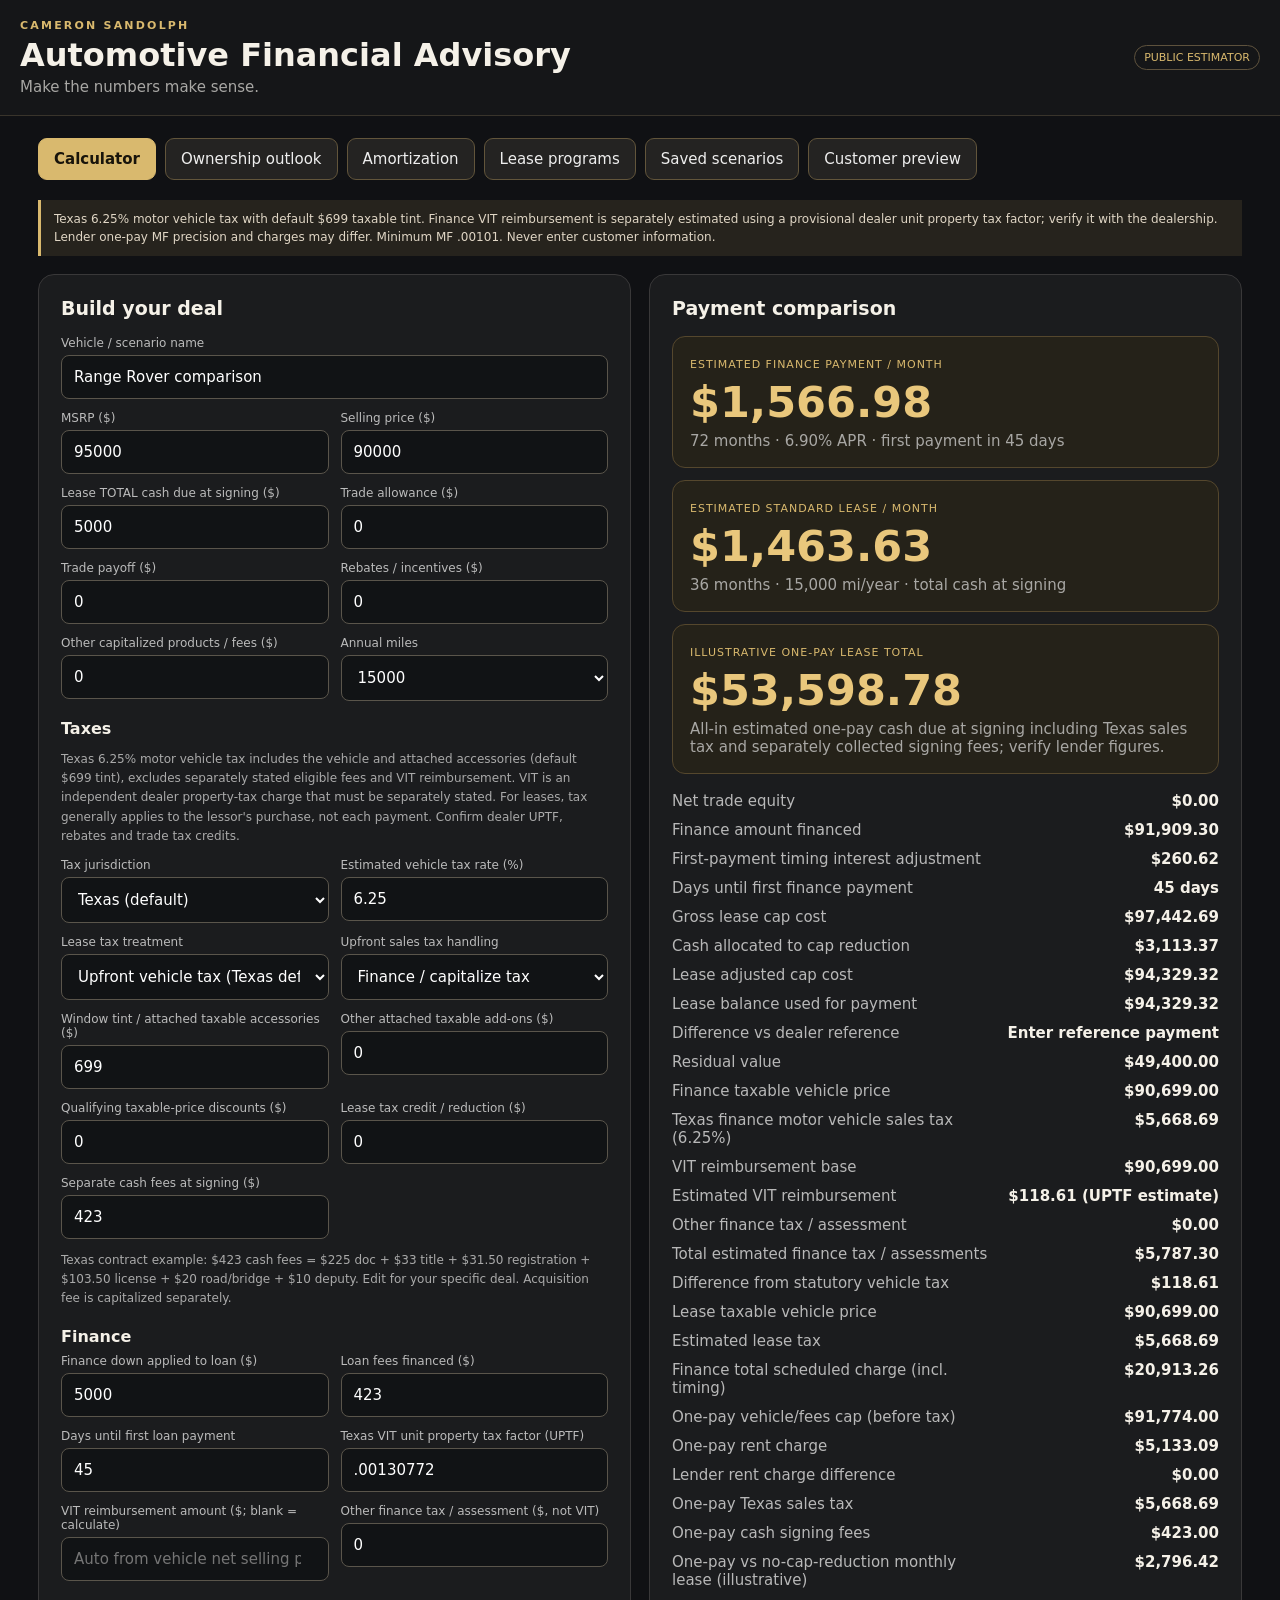
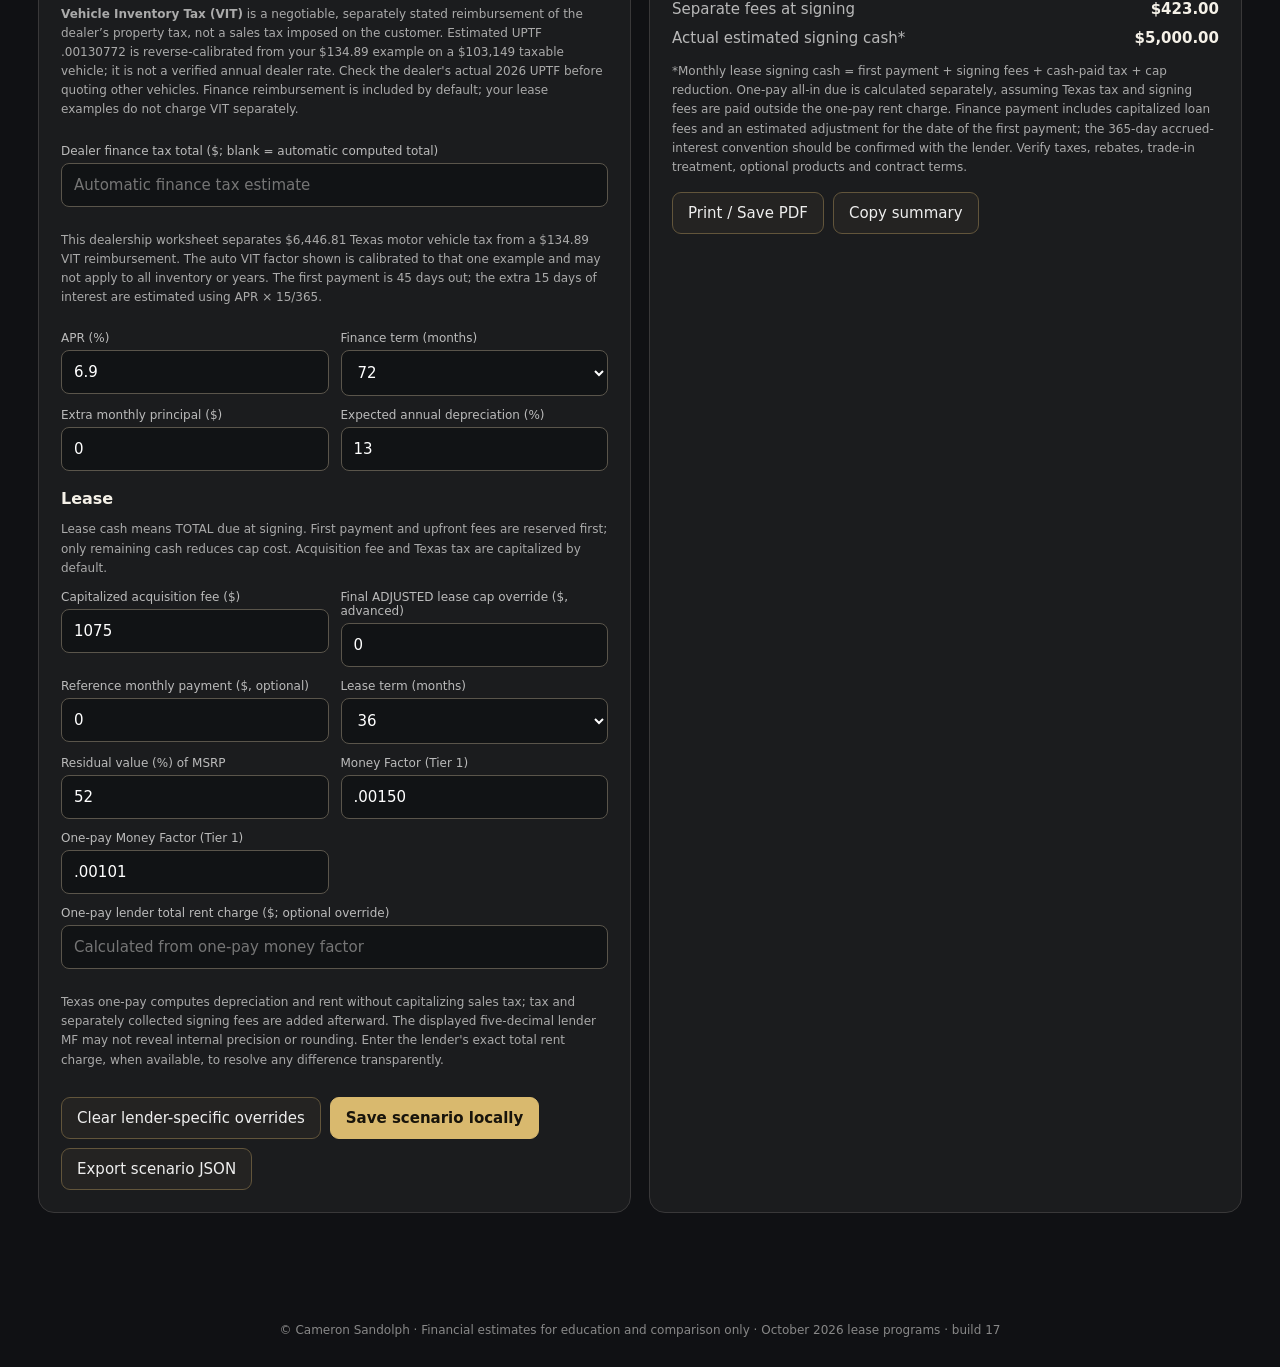
==== commit 307f5f74: "Clarify dealer-negotiable VIT reimbursement and markup display" ====
--- a/index.html
+++ b/index.html
@@ -28,7 +28,7 @@
 <label class="field"><span>Texas VIT unit property tax factor (UPTF)</span><input id="vitFactor" type="number" min="0" max=".02" step=".00000001" value=".00130772"></label>
 <label class="field"><span>VIT reimbursement amount ($; blank = calculate)</span><input id="vitOverride" type="number" min="0" step=".01" placeholder="Auto from vehicle net selling price"></label>
 <label class="field"><span>Other finance tax / assessment ($, not VIT)</span><input id="financeAssessment" type="number" min="0" step=".01" value="0"></label>
-<p class="note full">**Vehicle Inventory Tax (VIT)** is a separately stated dealer property-tax reimbursement, not 6.25% motor vehicle sales tax. Estimated UPTF .00130772 is reverse-calibrated from your $134.89 example on a $103,149 taxable vehicle; it is not a verified annual dealer rate. Check the dealer's actual 2026 UPTF before quoting other vehicles. Finance reimbursement is included by default; your lease examples do not charge VIT separately.</p>
+<p class="note full"><strong>Vehicle Inventory Tax (VIT)</strong> is a negotiable, separately stated reimbursement of the dealer’s property tax, not a sales tax imposed on the customer. Estimated UPTF .00130772 is reverse-calibrated from your $134.89 example on a $103,149 taxable vehicle; it is not a verified annual dealer rate. Check the dealer's actual 2026 UPTF before quoting other vehicles. Finance reimbursement is included by default; your lease examples do not charge VIT separately.</p>
 <label class="field full"><span>Dealer finance tax total ($; blank = automatic computed total)</span><input id="financeTaxOverride" type="number" min="0" step=".01" placeholder="Automatic finance tax estimate"></label>
 <p class="note full">This dealership worksheet separates $6,446.81 Texas motor vehicle tax from a $134.89 VIT reimbursement. The auto VIT factor shown is calibrated to that one example and may not apply to all inventory or years. The first payment is 45 days out; the extra 15 days of interest are estimated using APR × 15/365.</p>
 <label class="field"><span>APR (%)</span><input id="apr" type="number" value="6.9" min="0" step=".1"></label>
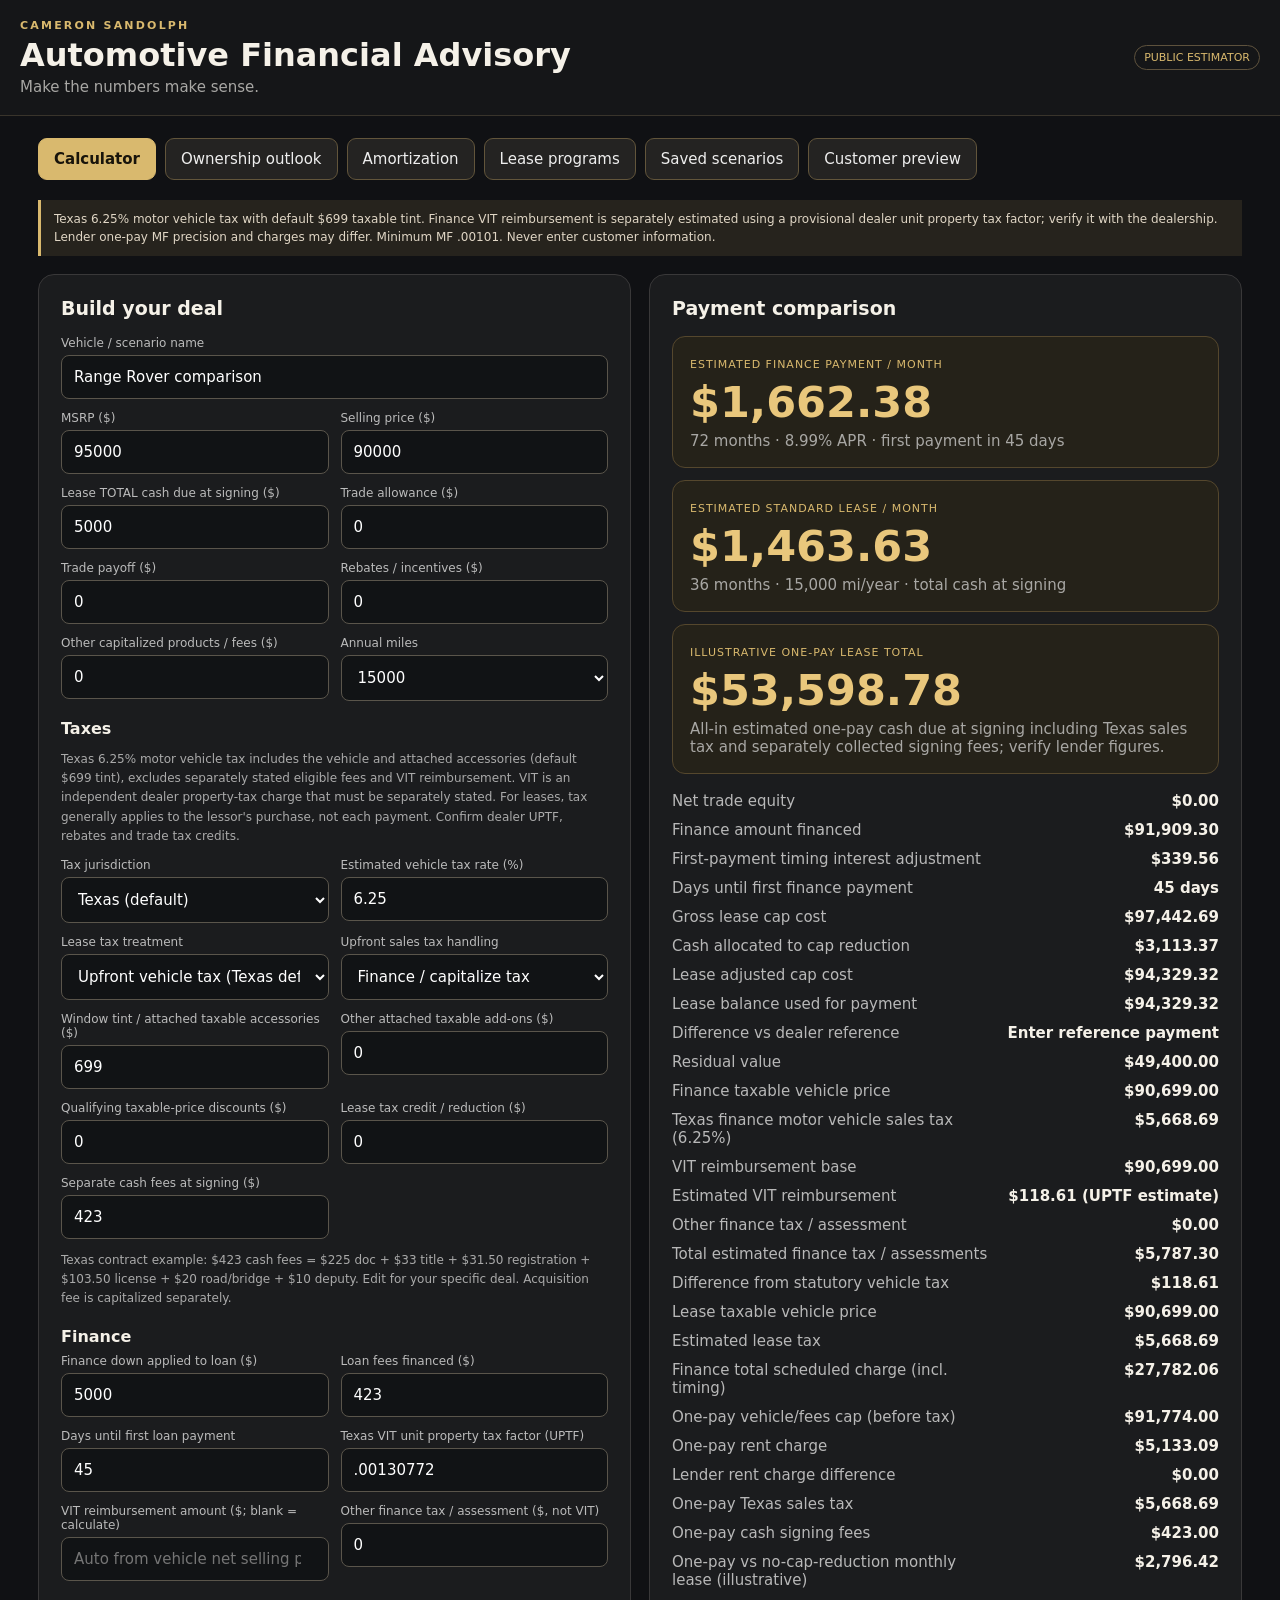
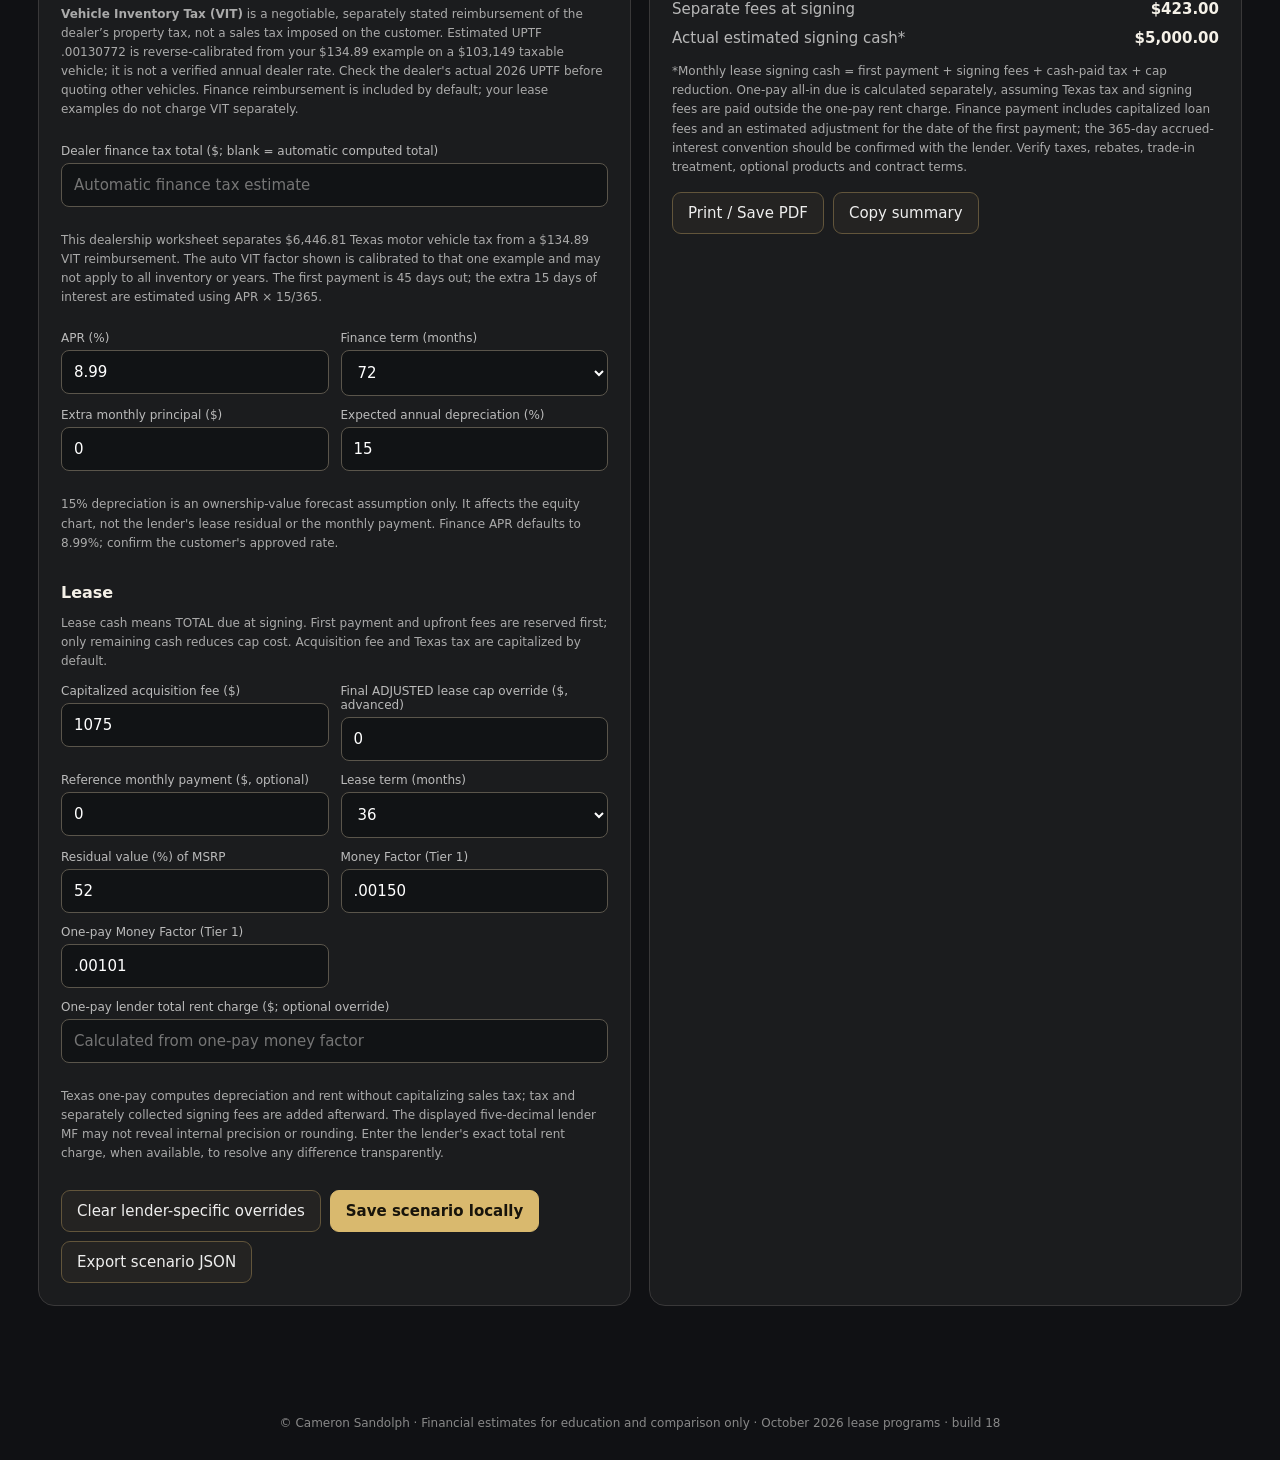
==== commit 9a6f87c3: "Default finance APR to 8.99% and ownership depreciation forecast to 15%" ====
--- a/index.html
+++ b/index.html
@@ -31,10 +31,11 @@
 <p class="note full"><strong>Vehicle Inventory Tax (VIT)</strong> is a negotiable, separately stated reimbursement of the dealer’s property tax, not a sales tax imposed on the customer. Estimated UPTF .00130772 is reverse-calibrated from your $134.89 example on a $103,149 taxable vehicle; it is not a verified annual dealer rate. Check the dealer's actual 2026 UPTF before quoting other vehicles. Finance reimbursement is included by default; your lease examples do not charge VIT separately.</p>
 <label class="field full"><span>Dealer finance tax total ($; blank = automatic computed total)</span><input id="financeTaxOverride" type="number" min="0" step=".01" placeholder="Automatic finance tax estimate"></label>
 <p class="note full">This dealership worksheet separates $6,446.81 Texas motor vehicle tax from a $134.89 VIT reimbursement. The auto VIT factor shown is calibrated to that one example and may not apply to all inventory or years. The first payment is 45 days out; the extra 15 days of interest are estimated using APR × 15/365.</p>
-<label class="field"><span>APR (%)</span><input id="apr" type="number" value="6.9" min="0" step=".1"></label>
+<label class="field"><span>APR (%)</span><input id="apr" type="number" value="8.99" min="0" step=".01"></label>
 <label class="field"><span>Finance term (months)</span><select id="term"><option>36</option><option>48</option><option>60</option><option selected>72</option><option>75</option><option>84</option></select></label>
 <label class="field"><span>Extra monthly principal ($)</span><input id="extra" type="number" value="0" min="0"></label>
-<label class="field"><span>Expected annual depreciation (%)</span><input id="dep" type="number" value="13" min="0" max="80" step=".5"></label>
+<label class="field"><span>Expected annual depreciation (%)</span><input id="dep" type="number" value="15" min="0" max="80" step=".5"></label>
+<p class="note full">15% depreciation is an ownership-value forecast assumption only. It affects the equity chart, not the lender's lease residual or the monthly payment. Finance APR defaults to 8.99%; confirm the customer's approved rate.</p>
 </div><h3>Lease</h3><p class="note">Lease cash means TOTAL due at signing. First payment and upfront fees are reserved first; only remaining cash reduces cap cost. Acquisition fee and Texas tax are capitalized by default.</p><div class="fields"><label class="field"><span>Capitalized acquisition fee ($)</span><input id="acquisition" type="number" value="1075" min="0" step=".01"></label><label class="field"><span>Final ADJUSTED lease cap override ($, advanced)</span><input id="worksheetCap" type="number" min="0" step=".01" value="0"></label><label class="field"><span>Reference monthly payment ($, optional)</span><input id="worksheetPayment" type="number" min="0" step=".01" value="0"></label>
 <label class="field"><span>Lease term (months)</span><select id="leaseTerm"><option>24</option><option>33</option><option selected>36</option><option>39</option><option>42</option><option>48</option></select></label>
 <label class="field"><span>Residual value (%) of MSRP</span><input id="rv" type="number" value="52" min="0" max="100" step=".1"></label>
@@ -61,7 +62,7 @@
 <section id="compare" class="page hide" style="margin-top:18px"><div class="card"><h2>Ownership outlook</h2><p class="muted">Illustrative estimated vehicle value compared with finance balance. Depreciation is an assumption, not a vehicle appraisal.</p><svg class="chart" id="equityChart" viewBox="0 0 700 320" role="img" aria-label="Vehicle value and loan balance chart"></svg><div class="legend"><span><i class="dot" style="background:#d9b96e"></i>Estimated vehicle value</span><span><i class="dot" style="background:#70a5c7"></i>Remaining loan balance</span></div><dl class="stats"><dt>Estimated value at finance term end</dt><dd id="endValue">—</dd><dt>Estimated equity at lease term end (if financed)</dt><dd id="leaseEquity">—</dd><dt>Break-even equity month (if reached)</dt><dd id="breakEven">—</dd></dl></div></section>
 <section id="schedule" class="page hide" style="margin-top:18px"><div class="card"><h2>Loan amortization schedule</h2><p class="muted">Includes optional extra principal payments. Estimated fees and taxes entered as upfront are not financed.</p><div class="actions"><button class="btn" id="csvBtn">Export CSV</button></div><div class="scroll"><table class="tbl"><thead><tr><th>Month</th><th>Payment</th><th>Principal</th><th>Interest</th><th>Balance</th></tr></thead><tbody id="scheduleBody"></tbody></table></div></div></section>
 <section id="programs" class="page hide staff-only" style="margin-top:18px"><div class="card"><h2>Tier 1 lease program importer</h2><p class="warning">CSV files are read locally in your browser. Nothing is uploaded to a server. This is a convenience importer, not lender verification. Check the source document, program dates, model eligibility, and rate accuracy before quoting. This interface is not access-controlled; do not put confidential program documents in a public repository.</p><p class="muted">Import a CSV with these column headings: <code>model,term,miles,residual,standard_mf,one_pay_mf</code>. Optional: <code>year,trim,effective,expires</code>. Residual is a percentage of MSRP. Money factors must already include your dealer markup.</p><div class="actions"><button class="btn" id="templateBtn">Download CSV template</button><button class="btn primary" id="chooseProgram">Choose CSV file</button><input id="programFile" type="file" accept=".csv,text/csv" hidden></div><p id="programStatus" class="muted">Loading October 2026 JLR rates…</p><label class="field"><span>Filter models and trims</span><input id="programFilter" placeholder="e.g. 2027 Range Rover Sport P400"></label><p class="note">October 2026 contract dates: October 1–November 2, 2026. Funding deadline: November 9, 2026. Source rates are already marked up. 15,000-mile base residuals; mileage adjustments apply automatically when selected.</p><div class="scroll"><table class="tbl"><thead><tr><th>Model / trim</th><th>Term</th><th>Miles</th><th>Residual</th><th>Standard MF</th><th>One-pay MF</th><th>Action</th></tr></thead><tbody id="programRows"></tbody></table></div></div></section><section id="saved" class="page hide" style="margin-top:18px"><div class="card"><h2>Saved scenarios</h2><p class="warning">Saved scenarios remain only in this browser's local storage. They are not private cloud proposals, synced records, or secure customer files. Avoid entering personally identifiable customer information.</p><div id="savedList"></div><div class="actions"><button class="btn" id="backupBtn">Download backup JSON</button><button class="btn" id="importBtn">Import backup</button><input type="file" accept=".json,application/json" id="importFile" hidden></div></div></section>
-</main><footer>© Cameron Sandolph · Financial estimates for education and comparison only · October 2026 lease programs · build 17</footer>
+</main><footer>© Cameron Sandolph · Financial estimates for education and comparison only · October 2026 lease programs · build 18</footer>
 <script>
 'use strict';
 const ids=['name','msrp','price','down','trade','payoff','rebates','fees','upfront','taxRate','taxJurisdiction','taxAccessories','leaseTaxCredit','leaseTaxMode','taxHandling','miles','apr','term','extra','dep','leaseTerm','rv','mf','oneMf','worksheetCap','worksheetPayment','acquisition','financeDown','financeFees','financeFirstDays','financeTaxOverride','onePayRentOverride','taxableAddons','taxRebateDeduction','financeAssessment','vitFactor','vitOverride'];
@@ -184,5 +185,5 @@
 loadJlrPrograms();
 $('templateBtn').onclick=()=>download('tier1-lease-program-template.csv','year,model,trim,term,miles,residual,standard_mf,one_pay_mf,effective,expires\n2027,Example SUV,Base,36,15000,52,0.00150,0.00101,2026-10-01,2026-11-02\n','text/csv');
 
-calculate();if('serviceWorker'in navigator){navigator.serviceWorker.register('./sw.js?v=17',{updateViaCache:'none'}).then(reg=>{reg.update().catch(()=>{});document.addEventListener('visibilitychange',()=>{if(!document.hidden)reg.update().catch(()=>{})})}).catch(()=>{});}
+calculate();if('serviceWorker'in navigator){navigator.serviceWorker.register('./sw.js?v=18',{updateViaCache:'none'}).then(reg=>{reg.update().catch(()=>{});document.addEventListener('visibilitychange',()=>{if(!document.hidden)reg.update().catch(()=>{})})}).catch(()=>{});}
 </script></body></html>
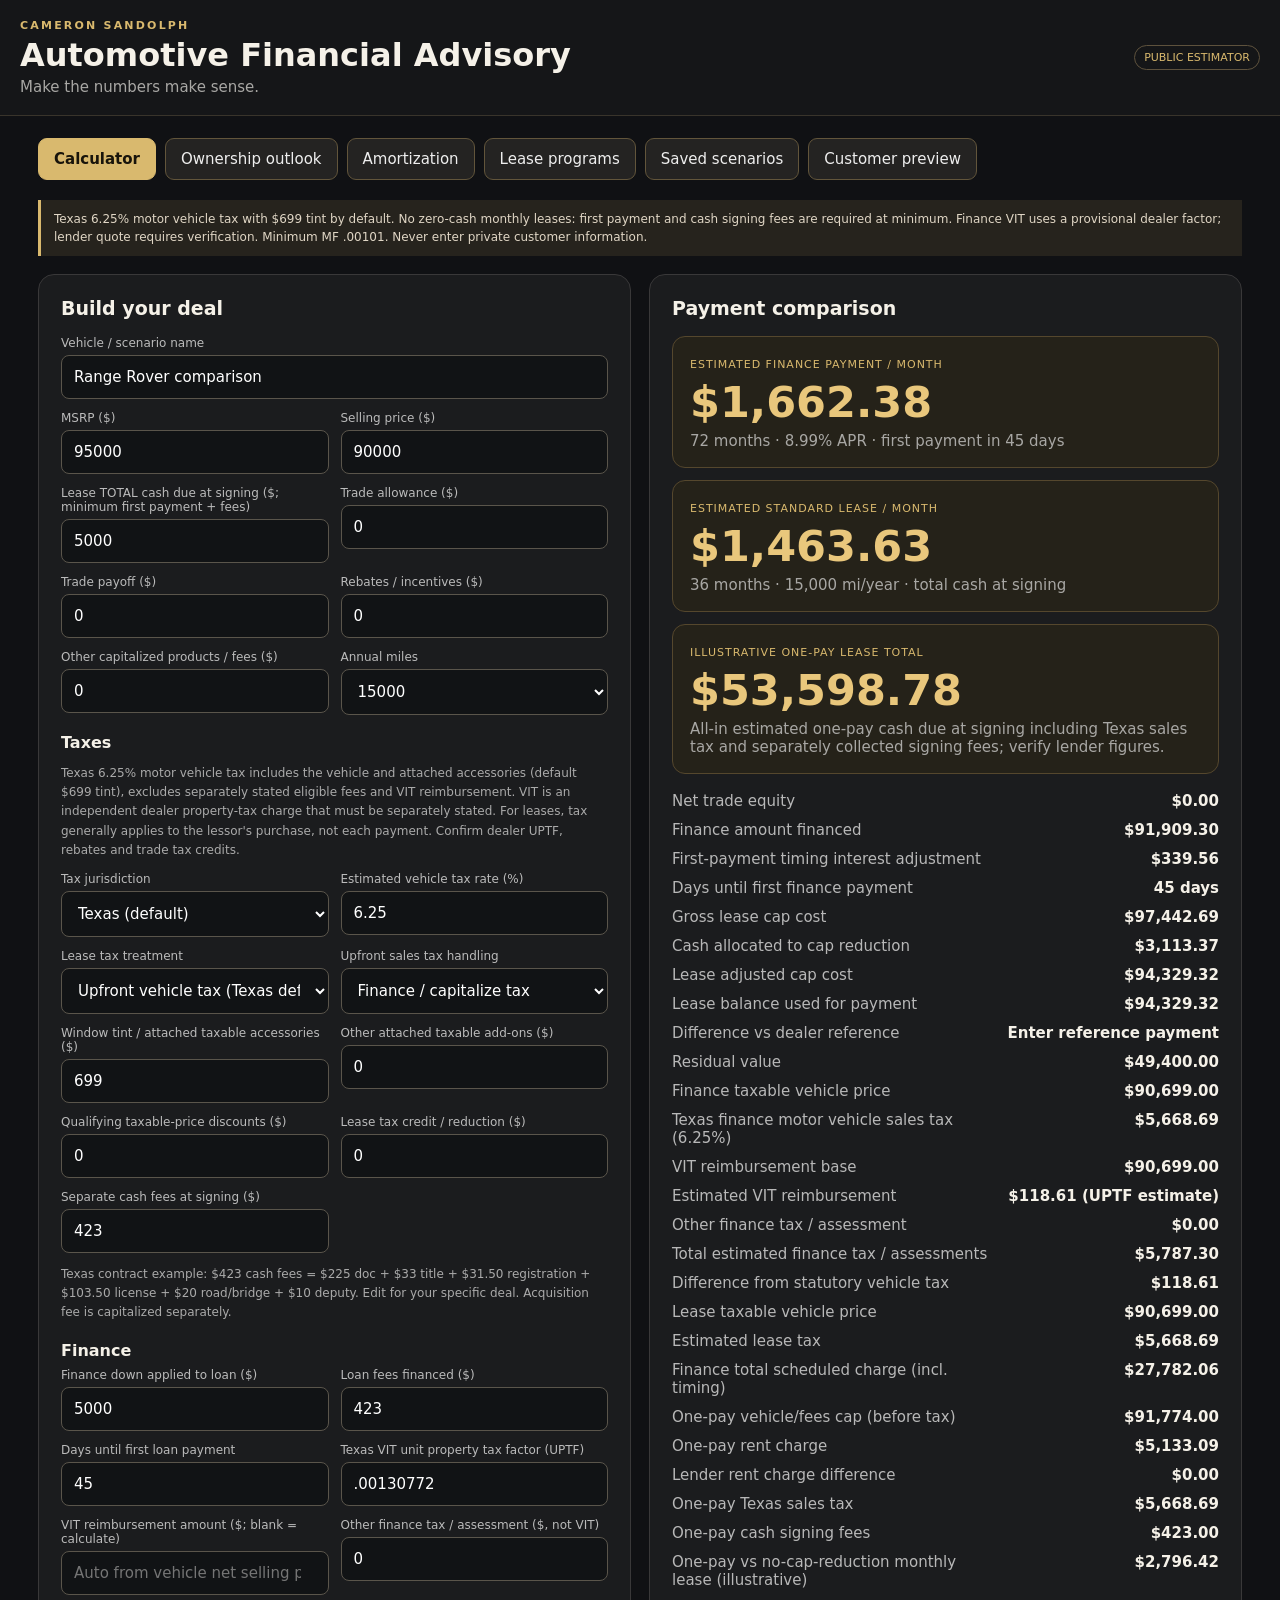
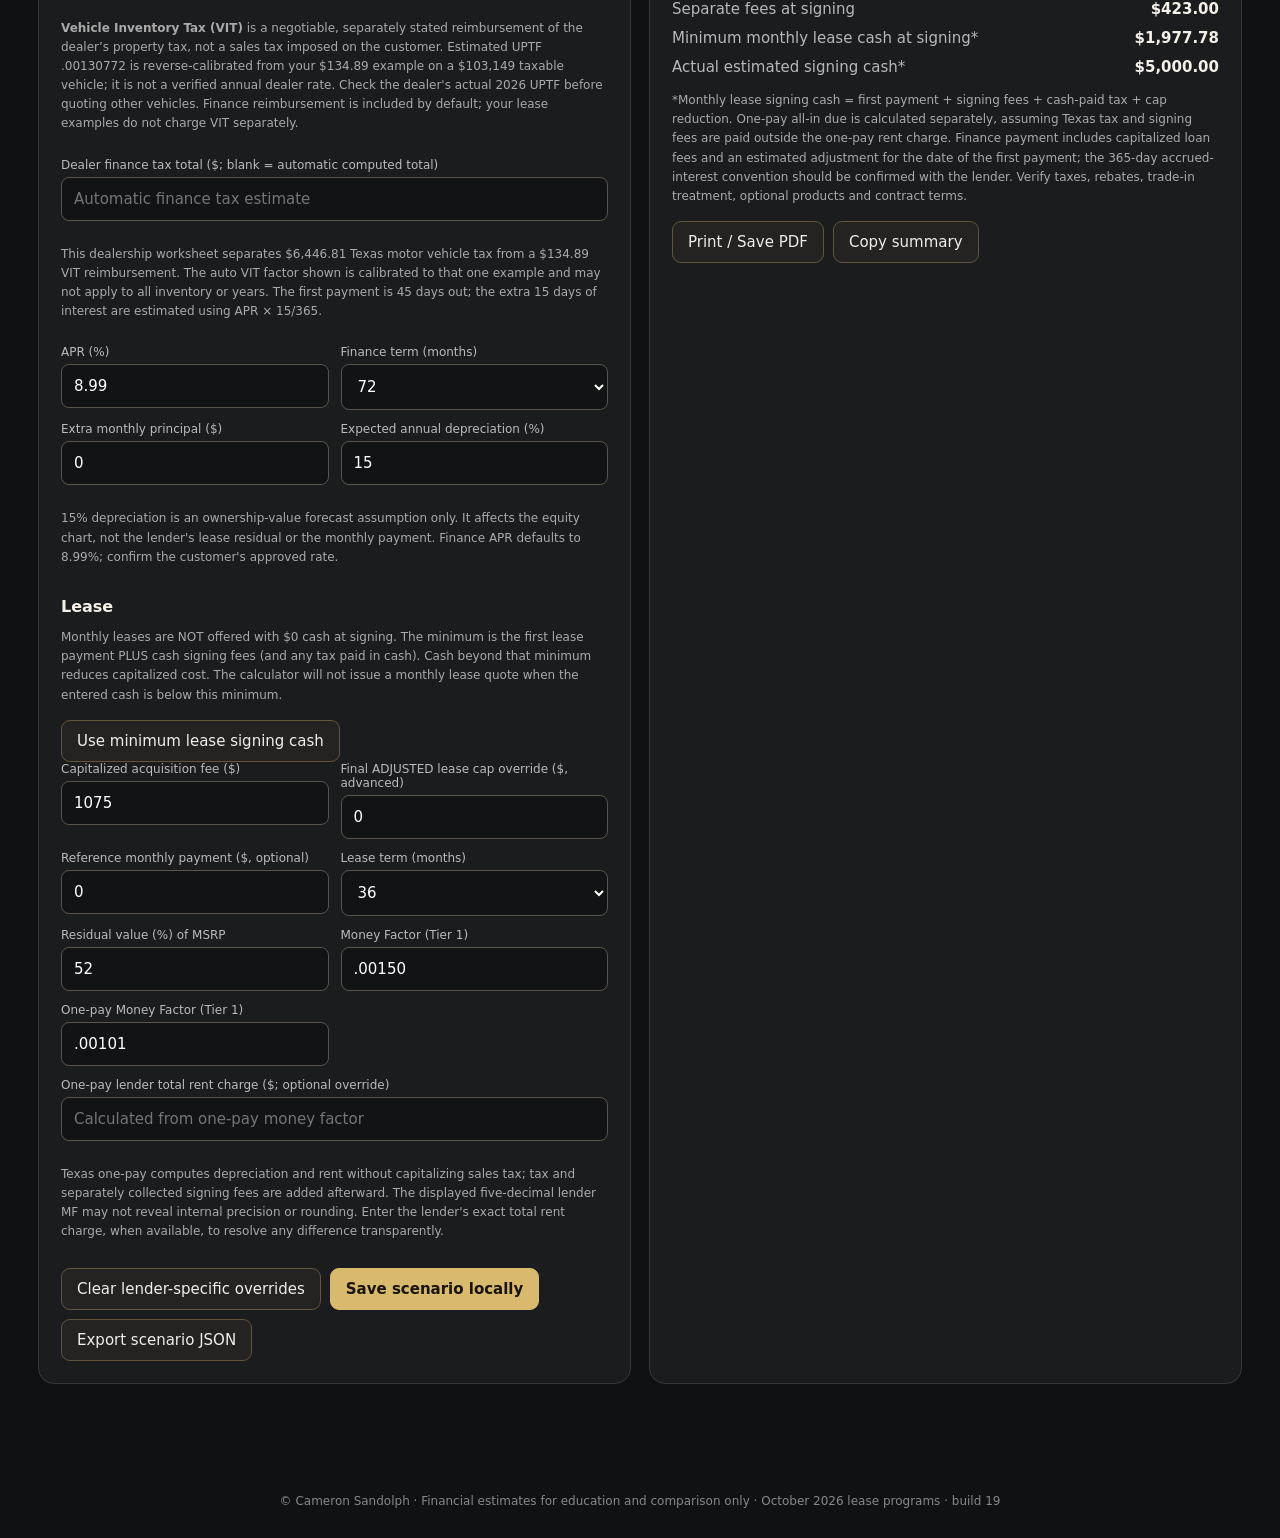
==== commit 8f49dde2: "Enforce first payment plus signing-fee minimum for all monthly lease quotes; block zero-cash quotes" ====
--- a/index.html
+++ b/index.html
@@ -4,12 +4,12 @@
 :root{font:15px system-ui,-apple-system,"Segoe UI",sans-serif;color:#f5f1e8;background:#101114;color-scheme:dark}*{box-sizing:border-box}body{margin:0}button,input,select{font:inherit}button{cursor:pointer}header{background:#151618;border-bottom:1px solid #39342b;padding:19px max(18px,calc((100vw - 1240px)/2));display:flex;justify-content:space-between;align-items:center;gap:14px}.eyebrow{font-size:11px;letter-spacing:.2em;color:#d9b96e;font-weight:800}h1{font-size:clamp(20px,2.8vw,32px);margin:4px 0}h2{font-size:19px;margin:0 0 17px}h3{font-size:16px;margin:18px 0 8px}.sub,.muted{color:#a8a7a4}main{max-width:1240px;margin:auto;padding:22px 18px 80px}.nav{display:flex;gap:9px;flex-wrap:wrap;margin-bottom:20px}.btn,.nav button{border:1px solid #62553b;background:#242322;color:#eee;border-radius:9px;padding:11px 15px}.btn.primary,.nav button.active{background:#d9b96e;color:#18140b;border-color:#d9b96e;font-weight:750}.btn:hover,.nav button:hover{filter:brightness(1.15)}.grid{display:grid;grid-template-columns:minmax(290px,1fr) minmax(300px,1fr);gap:18px}.card{background:#1b1c1e;border:1px solid #393839;border-radius:16px;padding:22px;min-width:0}.fields{display:grid;grid-template-columns:repeat(2,minmax(0,1fr));gap:12px}.field{display:block;min-width:0}.field>span{display:block;font-size:12px;color:#bbb;margin-bottom:5px}.field input,.field select{width:100%;background:#111315;border:1px solid #5a554b;border-radius:8px;padding:12px;color:#fff;min-width:0}.field input:focus,.field select:focus{outline:2px solid #d9b96e}.full{grid-column:1/-1}.metric{background:#252219;border:1px solid #55472d;border-radius:13px;padding:17px}.metric small{color:#d9b96e;font-size:11px;letter-spacing:.09em}.big{font-size:clamp(30px,4vw,43px);font-weight:800;color:#e9c77c;margin:5px 0}.stats{display:grid;grid-template-columns:1fr auto;gap:11px;margin-top:18px}.stats dt{color:#b8b8b8}.stats dd{margin:0;text-align:right;font-weight:650}.note{font-size:12px;line-height:1.6;color:#aaa}.warning{border-left:3px solid #d9b96e;padding:10px 13px;background:#26231d;color:#e0d6c5;font-size:12px;line-height:1.5}.actions{display:flex;gap:9px;flex-wrap:wrap;margin-top:15px}.hide{display:none!important}.chart{width:100%;height:auto;background:#141517;border:1px solid #353535;border-radius:10px}.legend{display:flex;gap:15px;flex-wrap:wrap;color:#aaa;font-size:12px}.dot{display:inline-block;width:9px;height:9px;border-radius:50%;margin-right:6px}.scroll{overflow:auto;max-height:360px}.tbl{border-collapse:collapse;width:100%;font-size:12px;white-space:nowrap}.tbl td,.tbl th{padding:9px;border-bottom:1px solid #393939;text-align:right}.tbl td:first-child,.tbl th:first-child{text-align:left}.pill{font-size:11px;padding:5px 9px;border:1px solid #5e523d;border-radius:20px;color:#d9b96e}footer{text-align:center;color:#888;font-size:12px;padding:30px}.view-customer .staff-only{display:none!important}@media(max-width:760px){header{padding:17px;align-items:start}.grid{grid-template-columns:1fr}.card{padding:17px}.fields{gap:10px}.nav button{flex:1}.stats{font-size:13px}}@media print{header,.nav,.actions,.staff-only,footer{display:none!important}body{background:white;color:black}.card,.metric{background:white;color:black;border:1px solid #aaa}.big{color:#333}.grid{display:block}.card{margin-bottom:16px}.note,.muted,.stats dt{color:#444}}
 </style></head><body><header><div><div class="eyebrow">CAMERON SANDOLPH</div><h1>Automotive Financial Advisory</h1><div class="sub">Make the numbers make sense.</div></div><span class="pill" id="modeBadge">PUBLIC ESTIMATOR</span></header>
 <main><nav class="nav"><button data-page="calculator" class="active">Calculator</button><button data-page="compare">Ownership outlook</button><button data-page="schedule">Amortization</button><button data-page="programs" class="staff-only">Lease programs</button><button data-page="saved" class="staff-only">Saved scenarios</button><button id="viewToggle" class="staff-only">Customer preview</button></nav>
-<div class="warning" id="disclaimer">Texas 6.25% motor vehicle tax with default $699 taxable tint. Finance VIT reimbursement is separately estimated using a provisional dealer unit property tax factor; verify it with the dealership. Lender one-pay MF precision and charges may differ. Minimum MF .00101. Never enter customer information.</div>
+<div class="warning" id="disclaimer">Texas 6.25% motor vehicle tax with $699 tint by default. No zero-cash monthly leases: first payment and cash signing fees are required at minimum. Finance VIT uses a provisional dealer factor; lender quote requires verification. Minimum MF .00101. Never enter private customer information.</div>
 <section id="calculator" class="page" style="margin-top:18px"><div class="grid"><div class="card"><h2>Build your deal</h2><div class="fields">
 <label class="field full"><span>Vehicle / scenario name</span><input id="name" value="Range Rover comparison"></label>
 <label class="field"><span>MSRP ($)</span><input id="msrp" type="number" value="95000" min="0"></label>
 <label class="field"><span>Selling price ($)</span><input id="price" type="number" value="90000" min="0"></label>
-<label class="field"><span>Lease TOTAL cash due at signing ($)</span><input id="down" type="number" value="5000" min="0"></label>
+<label class="field"><span>Lease TOTAL cash due at signing ($; minimum first payment + fees)</span><input id="down" type="number" value="5000" min="0" step=".01"></label>
 <label class="field"><span>Trade allowance ($)</span><input id="trade" type="number" value="0" min="0"></label>
 <label class="field"><span>Trade payoff ($)</span><input id="payoff" type="number" value="0" min="0"></label>
 <label class="field"><span>Rebates / incentives ($)</span><input id="rebates" type="number" value="0" min="0"></label>
@@ -36,7 +36,7 @@
 <label class="field"><span>Extra monthly principal ($)</span><input id="extra" type="number" value="0" min="0"></label>
 <label class="field"><span>Expected annual depreciation (%)</span><input id="dep" type="number" value="15" min="0" max="80" step=".5"></label>
 <p class="note full">15% depreciation is an ownership-value forecast assumption only. It affects the equity chart, not the lender's lease residual or the monthly payment. Finance APR defaults to 8.99%; confirm the customer's approved rate.</p>
-</div><h3>Lease</h3><p class="note">Lease cash means TOTAL due at signing. First payment and upfront fees are reserved first; only remaining cash reduces cap cost. Acquisition fee and Texas tax are capitalized by default.</p><div class="fields"><label class="field"><span>Capitalized acquisition fee ($)</span><input id="acquisition" type="number" value="1075" min="0" step=".01"></label><label class="field"><span>Final ADJUSTED lease cap override ($, advanced)</span><input id="worksheetCap" type="number" min="0" step=".01" value="0"></label><label class="field"><span>Reference monthly payment ($, optional)</span><input id="worksheetPayment" type="number" min="0" step=".01" value="0"></label>
+</div><h3>Lease</h3><p class="note">Monthly leases are NOT offered with $0 cash at signing. The minimum is the first lease payment PLUS cash signing fees (and any tax paid in cash). Cash beyond that minimum reduces capitalized cost. The calculator will not issue a monthly lease quote when the entered cash is below this minimum.</p><div class="actions"><button class="btn" type="button" id="minLeaseCashBtn">Use minimum lease signing cash</button></div><div class="fields"><label class="field"><span>Capitalized acquisition fee ($)</span><input id="acquisition" type="number" value="1075" min="0" step=".01"></label><label class="field"><span>Final ADJUSTED lease cap override ($, advanced)</span><input id="worksheetCap" type="number" min="0" step=".01" value="0"></label><label class="field"><span>Reference monthly payment ($, optional)</span><input id="worksheetPayment" type="number" min="0" step=".01" value="0"></label>
 <label class="field"><span>Lease term (months)</span><select id="leaseTerm"><option>24</option><option>33</option><option selected>36</option><option>39</option><option>42</option><option>48</option></select></label>
 <label class="field"><span>Residual value (%) of MSRP</span><input id="rv" type="number" value="52" min="0" max="100" step=".1"></label>
 <label class="field"><span>Money Factor (Tier 1)</span><input id="mf" type="number" value=".00150" min="0" step=".00001"></label>
@@ -58,11 +58,11 @@
 <dt>Lender rent charge difference</dt><dd id="onePayRentVariance">—</dd>
 <dt>One-pay Texas sales tax</dt><dd id="onePayTax">—</dd>
 <dt>One-pay cash signing fees</dt><dd id="onePayFees">—</dd>
-<dt>One-pay vs no-cap-reduction monthly lease (illustrative)</dt><dd id="oneSavings">—</dd><dt>Separate fees at signing</dt><dd id="upfrontFees">—</dd><dt>Actual estimated signing cash*</dt><dd id="due">—</dd></dl><p id="cashWarning" class="warning hide"></p><p class="note">*Monthly lease signing cash = first payment + signing fees + cash-paid tax + cap reduction. One-pay all-in due is calculated separately, assuming Texas tax and signing fees are paid outside the one-pay rent charge. Finance payment includes capitalized loan fees and an estimated adjustment for the date of the first payment; the 365-day accrued-interest convention should be confirmed with the lender. Verify taxes, rebates, trade-in treatment, optional products and contract terms.</p><div class="actions"><button class="btn" onclick="window.print()">Print / Save PDF</button><button class="btn" id="copyBtn">Copy summary</button></div></div></div></section>
+<dt>One-pay vs no-cap-reduction monthly lease (illustrative)</dt><dd id="oneSavings">—</dd><dt>Separate fees at signing</dt><dd id="upfrontFees">—</dd><dt>Minimum monthly lease cash at signing*</dt><dd id="minimumLeaseCash">—</dd><dt>Actual estimated signing cash*</dt><dd id="due">—</dd></dl><p id="cashWarning" class="warning hide"></p><p class="note">*Monthly lease signing cash = first payment + signing fees + cash-paid tax + cap reduction. One-pay all-in due is calculated separately, assuming Texas tax and signing fees are paid outside the one-pay rent charge. Finance payment includes capitalized loan fees and an estimated adjustment for the date of the first payment; the 365-day accrued-interest convention should be confirmed with the lender. Verify taxes, rebates, trade-in treatment, optional products and contract terms.</p><div class="actions"><button class="btn" onclick="window.print()">Print / Save PDF</button><button class="btn" id="copyBtn">Copy summary</button></div></div></div></section>
 <section id="compare" class="page hide" style="margin-top:18px"><div class="card"><h2>Ownership outlook</h2><p class="muted">Illustrative estimated vehicle value compared with finance balance. Depreciation is an assumption, not a vehicle appraisal.</p><svg class="chart" id="equityChart" viewBox="0 0 700 320" role="img" aria-label="Vehicle value and loan balance chart"></svg><div class="legend"><span><i class="dot" style="background:#d9b96e"></i>Estimated vehicle value</span><span><i class="dot" style="background:#70a5c7"></i>Remaining loan balance</span></div><dl class="stats"><dt>Estimated value at finance term end</dt><dd id="endValue">—</dd><dt>Estimated equity at lease term end (if financed)</dt><dd id="leaseEquity">—</dd><dt>Break-even equity month (if reached)</dt><dd id="breakEven">—</dd></dl></div></section>
 <section id="schedule" class="page hide" style="margin-top:18px"><div class="card"><h2>Loan amortization schedule</h2><p class="muted">Includes optional extra principal payments. Estimated fees and taxes entered as upfront are not financed.</p><div class="actions"><button class="btn" id="csvBtn">Export CSV</button></div><div class="scroll"><table class="tbl"><thead><tr><th>Month</th><th>Payment</th><th>Principal</th><th>Interest</th><th>Balance</th></tr></thead><tbody id="scheduleBody"></tbody></table></div></div></section>
 <section id="programs" class="page hide staff-only" style="margin-top:18px"><div class="card"><h2>Tier 1 lease program importer</h2><p class="warning">CSV files are read locally in your browser. Nothing is uploaded to a server. This is a convenience importer, not lender verification. Check the source document, program dates, model eligibility, and rate accuracy before quoting. This interface is not access-controlled; do not put confidential program documents in a public repository.</p><p class="muted">Import a CSV with these column headings: <code>model,term,miles,residual,standard_mf,one_pay_mf</code>. Optional: <code>year,trim,effective,expires</code>. Residual is a percentage of MSRP. Money factors must already include your dealer markup.</p><div class="actions"><button class="btn" id="templateBtn">Download CSV template</button><button class="btn primary" id="chooseProgram">Choose CSV file</button><input id="programFile" type="file" accept=".csv,text/csv" hidden></div><p id="programStatus" class="muted">Loading October 2026 JLR rates…</p><label class="field"><span>Filter models and trims</span><input id="programFilter" placeholder="e.g. 2027 Range Rover Sport P400"></label><p class="note">October 2026 contract dates: October 1–November 2, 2026. Funding deadline: November 9, 2026. Source rates are already marked up. 15,000-mile base residuals; mileage adjustments apply automatically when selected.</p><div class="scroll"><table class="tbl"><thead><tr><th>Model / trim</th><th>Term</th><th>Miles</th><th>Residual</th><th>Standard MF</th><th>One-pay MF</th><th>Action</th></tr></thead><tbody id="programRows"></tbody></table></div></div></section><section id="saved" class="page hide" style="margin-top:18px"><div class="card"><h2>Saved scenarios</h2><p class="warning">Saved scenarios remain only in this browser's local storage. They are not private cloud proposals, synced records, or secure customer files. Avoid entering personally identifiable customer information.</p><div id="savedList"></div><div class="actions"><button class="btn" id="backupBtn">Download backup JSON</button><button class="btn" id="importBtn">Import backup</button><input type="file" accept=".json,application/json" id="importFile" hidden></div></div></section>
-</main><footer>© Cameron Sandolph · Financial estimates for education and comparison only · October 2026 lease programs · build 18</footer>
+</main><footer>© Cameron Sandolph · Financial estimates for education and comparison only · October 2026 lease programs · build 19</footer>
 <script>
 'use strict';
 const ids=['name','msrp','price','down','trade','payoff','rebates','fees','upfront','taxRate','taxJurisdiction','taxAccessories','leaseTaxCredit','leaseTaxMode','taxHandling','miles','apr','term','extra','dep','leaseTerm','rv','mf','oneMf','worksheetCap','worksheetPayment','acquisition','financeDown','financeFees','financeFirstDays','financeTaxOverride','onePayRentOverride','taxableAddons','taxRebateDeduction','financeAssessment','vitFactor','vitOverride'];
@@ -90,6 +90,7 @@
 const extraDays=firstDays-30,financeInterestAdjustment=round(financed*annualApr*extraDays/365),openingFinanceBalance=Math.max(0,financed+financeInterestAdjustment);
 const payment=openingFinanceBalance===0?0:apr>0?openingFinanceBalance*apr/(1-Math.pow(1+apr,-term)):openingFinanceBalance/term;
 const alpha=1/leaseTerm+mf,mult=leaseTaxMode==='monthly'?1+taxRate:1,payAtCap=c=>(c-residual)/leaseTerm+(c+residual)*mf,available=cash-upfront-leaseCashTax,override=num('worksheetCap');
+const minimumLeaseSigningCash=round(Math.max(0,payAtCap(preCashCap))*mult+upfront+leaseCashTax);
 let capReduction=0,leaseCap,leasePayment;
 if(override>0){
  leaseCap=round(override);
@@ -111,7 +112,9 @@
  }
 }
 const activeManualOverrides=['worksheetCap','financeTaxOverride','onePayRentOverride','vitOverride'].filter(id=>$(id).value.trim()!==''&&Number($(id).value)>0);
-const actualCashDue=round(leasePayment+upfront+leaseCashTax+capReduction),missingCash=Math.max(0,round(actualCashDue-cash)),monthlyLeaseTax=leaseTaxMode==='monthly'?round(Math.max(0,payAtCap(leaseCap))*taxRate):0;
+const actualCashDue=round(leasePayment+upfront+leaseCashTax+capReduction),missingCash=Math.max(0,round(actualCashDue-cash));
+const leaseQuoteAllowed=cash+0.005>=minimumLeaseSigningCash&&missingCash<=0;
+const monthlyLeaseTax=leaseTaxMode==='monthly'?round(Math.max(0,payAtCap(leaseCap))*taxRate):0;
 const onePayCap=Math.max(0,round(vehicleValue+fees+acquisition-equity-rebates));
 const onePayDepreciation=round(onePayCap-residual);
 const onePayRentCalculated=round((onePayCap+residual)*oneMf*leaseTerm);
@@ -126,16 +129,16 @@
 const schedule=[];let balance=openingFinanceBalance,totalInterest=0;
 for(let m=1;m<=term&&balance>.005;m++){const interest=balance*apr,actual=Math.min(balance+interest,payment+extra),principal=Math.max(0,actual-interest);balance=Math.max(0,balance-principal);totalInterest+=interest;schedule.push({m,payment:actual,principal,interest,balance})}
 const totalFinanceCharge=extra===0?round(round(payment)*term-financed):round(schedule.reduce((sum,row)=>sum+row.payment,0)-financed);
-return {msrp,price,down:cash,equity,rebates,fees,upfront,term,leaseTerm,dep,cap:leaseCap,grossCap,capReduction,leaseCap,financed,residual,payment,leasePayment,onePay,onePayCap,onePayRent,onePayRentVariance,onePayTax,onePayFees,oneSavings,schedule,totalInterest,totalFinanceCharge,financeTax,financeTaxBase,leaseTaxBase,vitBase,vitAmount,vitFactor,vitManual,financeAssessment:financeAssessmentApplied,financeTaxDifference,standardFinanceTax,financeTaxManual,financeInterestAdjustment,firstDays,openingFinanceBalance,leaseTax,monthlyLeaseTax,taxCash,leaseTaxMode,actualCashDue,missingCash,overrideActive:override>0,activeManualOverrides};
+return {msrp,price,down:cash,equity,rebates,fees,upfront,term,leaseTerm,dep,cap:leaseCap,grossCap,capReduction,leaseCap,financed,residual,payment,leasePayment,onePay,onePayCap,onePayRent,onePayRentVariance,onePayTax,onePayFees,oneSavings,schedule,totalInterest,totalFinanceCharge,financeTax,financeTaxBase,leaseTaxBase,vitBase,vitAmount,vitFactor,vitManual,financeAssessment:financeAssessmentApplied,financeTaxDifference,standardFinanceTax,financeTaxManual,financeInterestAdjustment,firstDays,openingFinanceBalance,leaseTax,monthlyLeaseTax,taxCash,leaseTaxMode,actualCashDue,missingCash,minimumLeaseSigningCash,leaseQuoteAllowed,overrideActive:override>0,activeManualOverrides};
 }
 function calculate(){
 last=compute();const d=last;
 $('overrideWarning').classList.toggle('hide',d.activeManualOverrides.length===0);
 $('overrideWarning').textContent=d.activeManualOverrides.length?('Manual lender-specific override active: '+d.activeManualOverrides.join(', ')+'. These values apply ONLY to the current vehicle/deal. Clear before quoting another scenario.'):'';
-$('financePayment').textContent=money(d.payment);$('leasePayment').textContent=money(d.leasePayment);$('onePay').textContent=money(d.onePay);
+$('financePayment').textContent=money(d.payment);$('leasePayment').textContent=d.leaseQuoteAllowed?money(d.leasePayment):'Not quotable';$('onePay').textContent=money(d.onePay);
 $('financeSub').textContent=d.term+' months · '+num('apr').toFixed(2)+'% APR · first payment in '+d.firstDays+' days';
-$('leaseSub').textContent=d.leaseTerm+' months · '+num('miles').toLocaleString()+' mi/year'+(d.overrideActive?' · manual cap override':' · total cash at signing');
-$('leaseCapUsed').textContent=money(d.leaseCap);$('worksheetDifference').textContent=num('worksheetPayment')?money(d.leasePayment-num('worksheetPayment')):'Enter reference payment';
+$('leaseSub').textContent=d.leaseQuoteAllowed?(d.leaseTerm+' months · '+num('miles').toLocaleString()+' mi/year'+(d.overrideActive?' · manual cap override':' · total cash at signing')):('Minimum '+money(d.minimumLeaseSigningCash)+' due at signing; no $0-cash lease quotes');
+$('leaseCapUsed').textContent=money(d.leaseCap);$('worksheetDifference').textContent=!d.leaseQuoteAllowed?'Not quotable':num('worksheetPayment')?money(d.leasePayment-num('worksheetPayment')):'Enter reference payment';
 $('equity').textContent=money(d.equity);$('financed').textContent=money(d.financed);
 $('financeInterestAdjustment').textContent=money(d.financeInterestAdjustment);
 $('financeFirstDaysResult').textContent=d.firstDays+' days';
@@ -145,9 +148,9 @@
 $('capReduction').textContent=money(d.capReduction);$('cap').textContent=money(d.cap);$('residual').textContent=money(d.residual);
 $('interest').textContent=money(d.totalFinanceCharge);$('financeTaxBase').textContent=money(d.financeTaxBase);$('leaseTaxBase').textContent=money(d.leaseTaxBase);$('statutoryFinanceTax').textContent=money(d.standardFinanceTax);$('vitBase').textContent=money(d.vitBase);$('vitAmount').textContent=money(d.vitAmount)+(d.vitManual?' (entered)':' (UPTF estimate)');$('financeAssessmentResult').textContent=money(d.financeAssessment);$('financeTax').textContent=money(d.financeTax);$('financeTaxDifference').textContent=money(d.financeTaxDifference);
 $('leaseTax').textContent=d.leaseTaxMode==='monthly'?money(d.monthlyLeaseTax)+'/mo':money(d.leaseTax);
-$('oneSavings').textContent=money(d.oneSavings);$('upfrontFees').textContent=money(d.upfront);$('due').textContent=money(d.actualCashDue);
-$('cashWarning').classList.toggle('hide',!d.missingCash&&!d.overrideActive);
-$('cashWarning').textContent=d.overrideActive?'Manual adjusted cap override active: displayed signing cash may differ from input.':('Entered signing cash is short by '+money(d.missingCash)+'. There is no cash cap reduction; raise customer cash or restructure the deal.');
+$('oneSavings').textContent=money(d.oneSavings);$('upfrontFees').textContent=money(d.upfront);$('minimumLeaseCash').textContent=money(d.minimumLeaseSigningCash);$('due').textContent=money(d.actualCashDue);
+$('cashWarning').classList.toggle('hide',d.leaseQuoteAllowed&&!d.overrideActive);
+$('cashWarning').textContent=!d.leaseQuoteAllowed?('No monthly lease quote at '+money(num('down'))+' signing cash. Minimum is '+money(d.minimumLeaseSigningCash)+' (first monthly payment + cash fees'+(d.taxCash?' + cash-paid tax':'')+'). Increase cash to at least this minimum.'):'Manual adjusted cap override active: displayed signing cash may differ from input.';
 rows=d.schedule;$('scheduleBody').innerHTML=rows.map(x=>'<tr><td>'+x.m+'</td><td>'+money(x.payment)+'</td><td>'+money(x.principal)+'</td><td>'+money(x.interest)+'</td><td>'+money(x.balance)+'</td></tr>').join('');
 drawChart(d);
 }
@@ -159,6 +162,7 @@
 function showPage(page){document.querySelectorAll('.page').forEach(e=>e.classList.toggle('hide',e.id!==page));document.querySelectorAll('[data-page]').forEach(e=>e.classList.toggle('active',e.dataset.page===page));if(page==='saved')renderSaved()}
 document.querySelectorAll('[data-page]').forEach(b=>b.onclick=()=>showPage(b.dataset.page));
 ids.forEach(id=>$(id).addEventListener('input',calculate));
+$('minLeaseCashBtn').onclick=()=>{$('down').value=last.minimumLeaseSigningCash.toFixed(2);calculate()};
 $('clearOverridesBtn').onclick=()=>{['worksheetCap','worksheetPayment','financeTaxOverride','onePayRentOverride','vitOverride'].forEach(id=>$(id).value='');calculate()};['mf','oneMf'].forEach(id=>$(id).addEventListener('change',()=>{if(num(id)<.00101)$(id).value='.00101';calculate()}));
 $('saveBtn').onclick=()=>{const a=store();a.unshift({name:$('name').value,date:new Date().toLocaleDateString(),price:$('price').value,data:inputs()});writeStore(a.slice(0,50));alert('Saved in this browser only.')};
 $('exportBtn').onclick=()=>download('auto-advisor-scenario.json',JSON.stringify({version:1,data:inputs()},null,2),'application/json');
@@ -166,7 +170,7 @@
 $('importBtn').onclick=()=>$('importFile').click();
 $('importFile').onchange=async e=>{try{const data=JSON.parse(await e.target.files[0].text());if(!Array.isArray(data)||data.some(x=>!x.data||typeof x.data!=='object'))throw Error('Invalid backup');writeStore(data.slice(0,50));renderSaved()}catch{alert('Could not import this backup.')}e.target.value=''};
 $('csvBtn').onclick=()=>download('amortization.csv','Month,Payment,Principal,Interest,Balance\n'+rows.map(x=>[x.m,x.payment.toFixed(2),x.principal.toFixed(2),x.interest.toFixed(2),x.balance.toFixed(2)].join(',')).join('\n'),'text/csv');
-$('copyBtn').onclick=()=>{const d=last;const s='Automotive estimate: '+$('name').value+'\nFinance: '+money(d.payment)+'/mo for '+d.term+' months\nLease: '+money(d.leasePayment)+'/mo for '+d.leaseTerm+' months\nOne-pay lease all-in cash due: '+money(d.onePay)+'\nEstimated monthly-lease cash at signing: '+money(d.actualCashDue)+'\nIncludes modeled taxes and fees; lender verification required.';navigator.clipboard?.writeText(s).then(()=>alert('Summary copied')).catch(()=>prompt('Copy summary:',s))||prompt('Copy summary:',s)};
+$('copyBtn').onclick=()=>{const d=last;if(!d.leaseQuoteAllowed){alert('A monthly lease quote requires at least '+money(d.minimumLeaseSigningCash)+' due at signing. Increase the lease cash amount before copying a combined quote.');return}const s='Automotive estimate: '+$('name').value+'\nFinance: '+money(d.payment)+'/mo for '+d.term+' months\nLease: '+money(d.leasePayment)+'/mo for '+d.leaseTerm+' months\nOne-pay lease all-in cash due: '+money(d.onePay)+'\nEstimated monthly-lease cash at signing: '+money(d.actualCashDue)+'\nIncludes modeled taxes and fees; lender verification required.';navigator.clipboard?.writeText(s).then(()=>alert('Summary copied')).catch(()=>prompt('Copy summary:',s))||prompt('Copy summary:',s)};
 $('viewToggle').onclick=()=>{customer=!customer;document.body.classList.toggle('view-customer',customer);$('viewToggle').textContent=customer?'Exit customer preview':'Customer preview';$('modeBadge').textContent=customer?'CUSTOMER PREVIEW':'PUBLIC ESTIMATOR';showPage('calculator')};
 
 const csvHeaders=['model','term','miles','residual','standard_mf','one_pay_mf'];
@@ -185,5 +189,5 @@
 loadJlrPrograms();
 $('templateBtn').onclick=()=>download('tier1-lease-program-template.csv','year,model,trim,term,miles,residual,standard_mf,one_pay_mf,effective,expires\n2027,Example SUV,Base,36,15000,52,0.00150,0.00101,2026-10-01,2026-11-02\n','text/csv');
 
-calculate();if('serviceWorker'in navigator){navigator.serviceWorker.register('./sw.js?v=18',{updateViaCache:'none'}).then(reg=>{reg.update().catch(()=>{});document.addEventListener('visibilitychange',()=>{if(!document.hidden)reg.update().catch(()=>{})})}).catch(()=>{});}
+calculate();if('serviceWorker'in navigator){navigator.serviceWorker.register('./sw.js?v=19',{updateViaCache:'none'}).then(reg=>{reg.update().catch(()=>{});document.addEventListener('visibilitychange',()=>{if(!document.hidden)reg.update().catch(()=>{})})}).catch(()=>{});}
 </script></body></html>
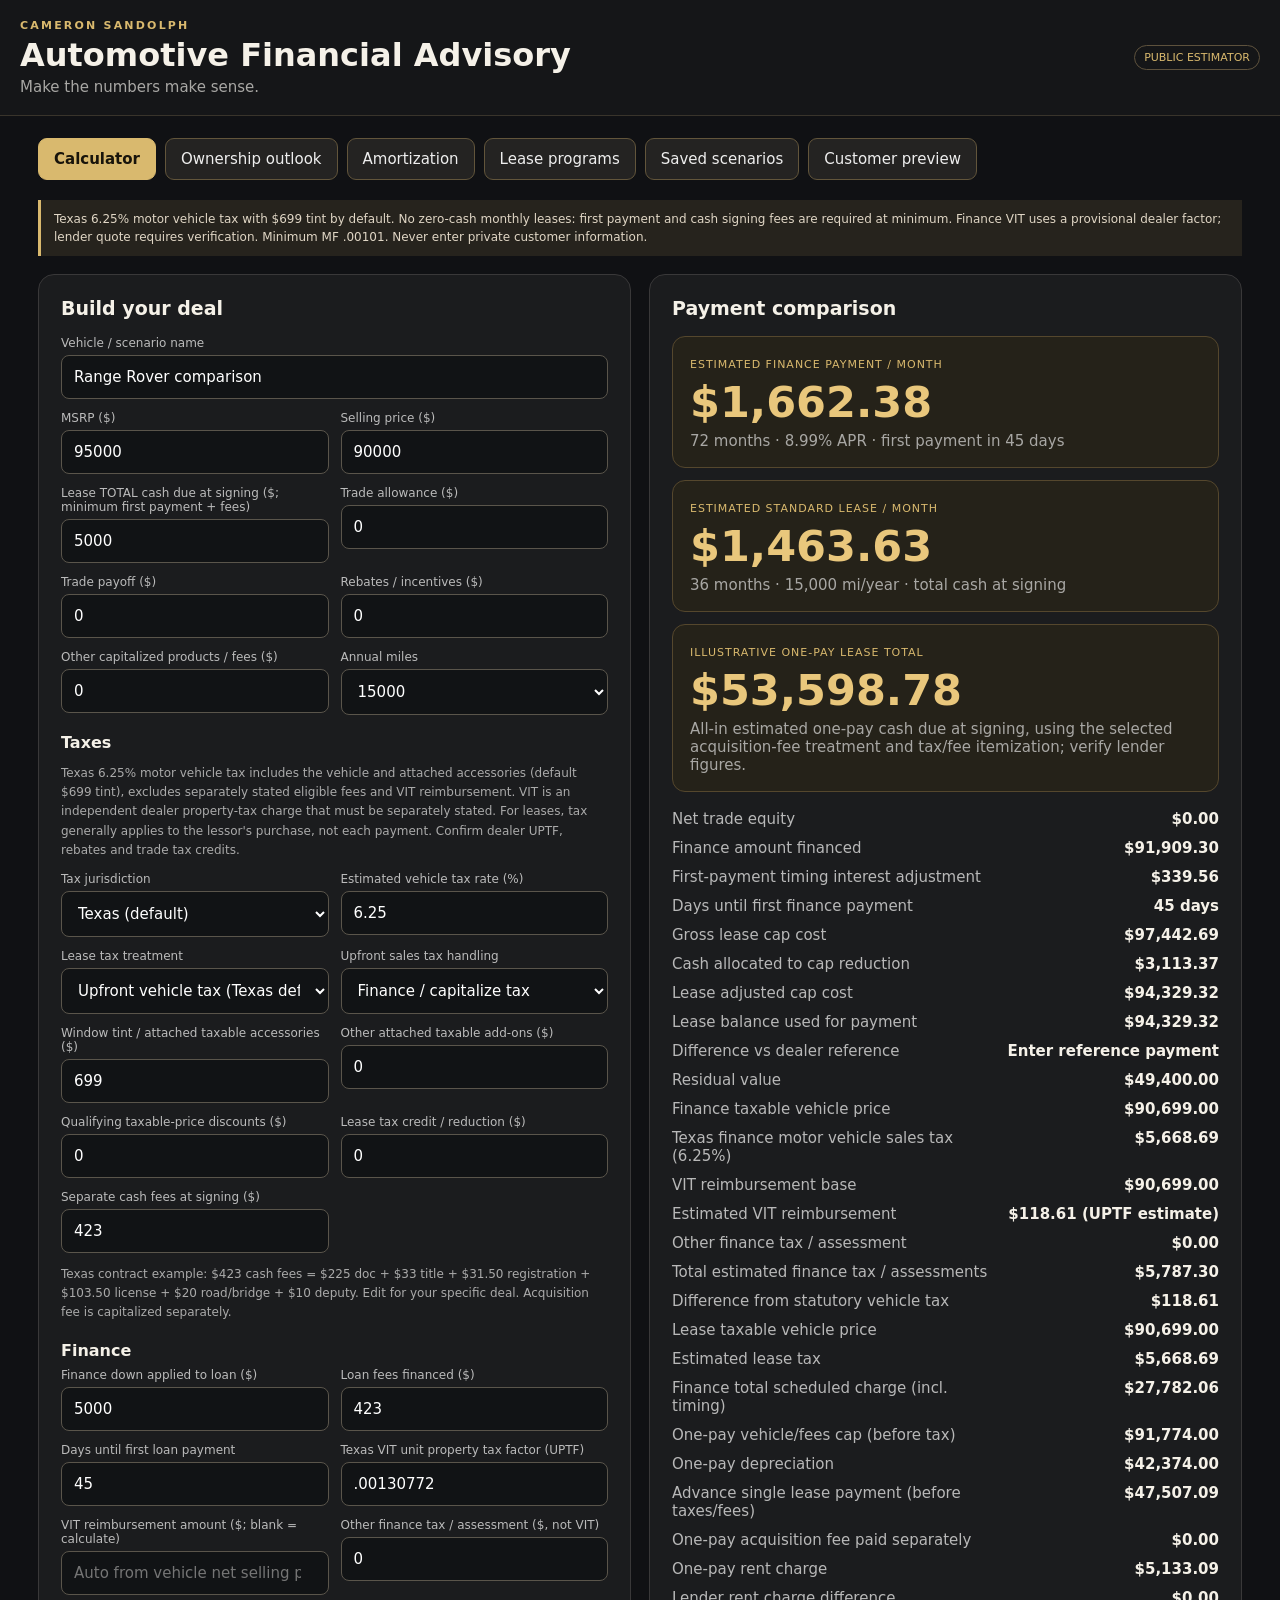
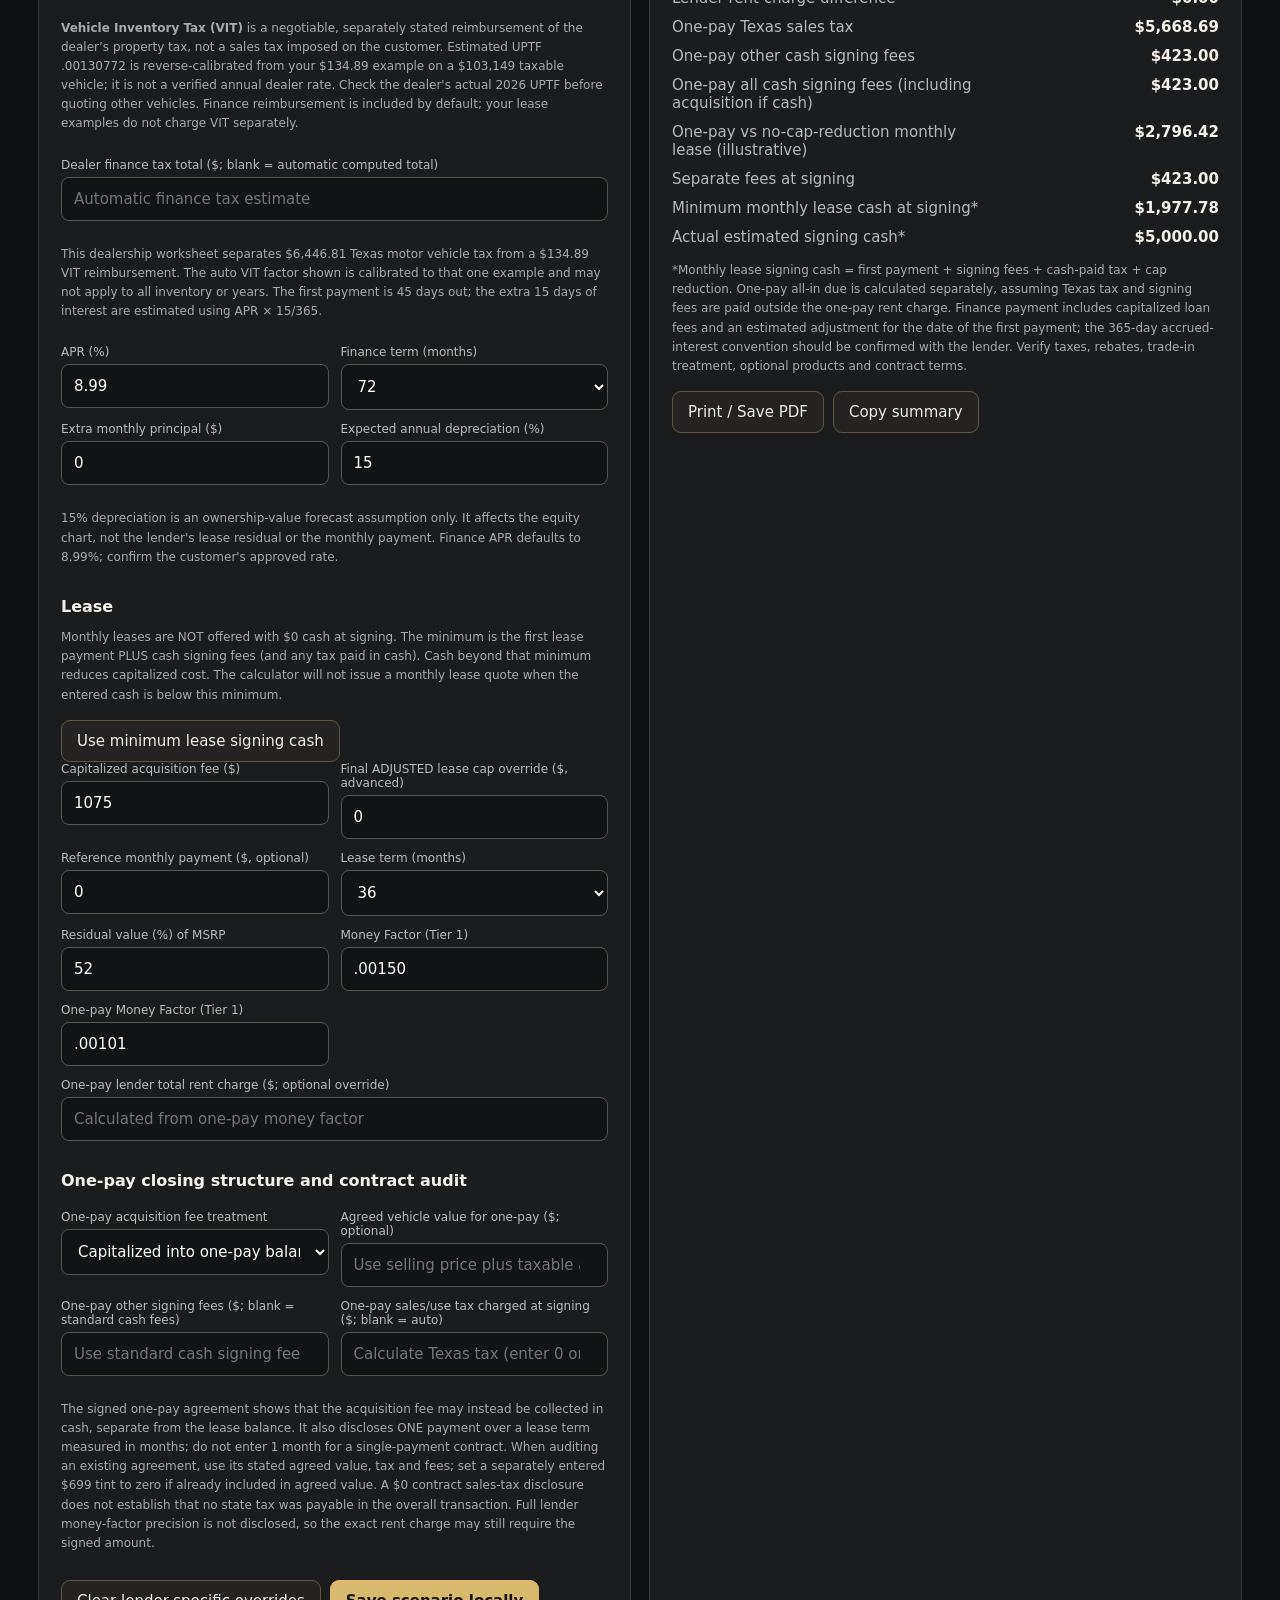
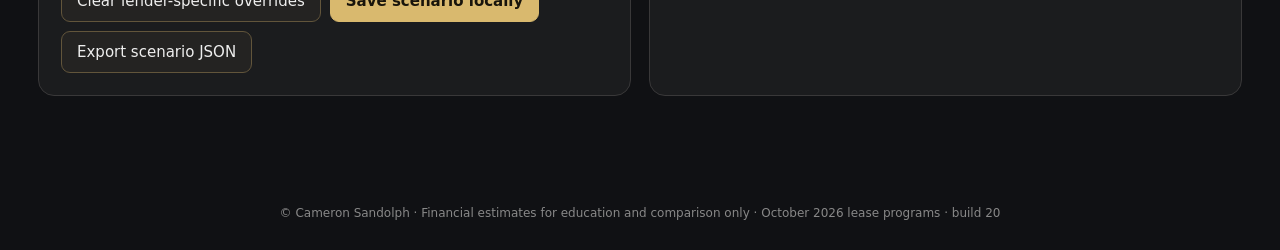
==== commit 876f3330: "Support signed 33-month one-pay lease structure: cash acquisition, separately paid fees and taxes, a" ====
--- a/index.html
+++ b/index.html
@@ -42,9 +42,14 @@
 <label class="field"><span>Money Factor (Tier 1)</span><input id="mf" type="number" value=".00150" min="0" step=".00001"></label>
 <label class="field"><span>One-pay Money Factor (Tier 1)</span><input id="oneMf" type="number" value=".00101" min="0" step=".00001"></label>
 <label class="field full"><span>One-pay lender total rent charge ($; optional override)</span><input id="onePayRentOverride" type="number" min="0" step=".01" placeholder="Calculated from one-pay money factor"></label>
-<p class="note full">Texas one-pay computes depreciation and rent without capitalizing sales tax; tax and separately collected signing fees are added afterward. The displayed five-decimal lender MF may not reveal internal precision or rounding. Enter the lender's exact total rent charge, when available, to resolve any difference transparently.</p>
+<h3 class="full">One-pay closing structure and contract audit</h3>
+<label class="field"><span>One-pay acquisition fee treatment</span><select id="onePayAcqMode"><option value="capitalized">Capitalized into one-pay balance (default)</option><option value="cash">Paid separately at signing</option></select></label>
+<label class="field"><span>Agreed vehicle value for one-pay ($; optional)</span><input id="onePayAgreedValue" type="number" min="0" step=".01" placeholder="Use selling price plus taxable add-ons"></label>
+<label class="field"><span>One-pay other signing fees ($; blank = standard cash fees)</span><input id="onePayFeesOverride" type="number" min="0" step=".01" placeholder="Use standard cash signing fees"></label>
+<label class="field"><span>One-pay sales/use tax charged at signing ($; blank = auto)</span><input id="onePayTaxOverride" type="number" min="0" step=".01" placeholder="Calculate Texas tax (enter 0 only if contract says $0)"></label>
+<p class="note full">The signed one-pay agreement shows that the acquisition fee may instead be collected in cash, separate from the lease balance. It also discloses ONE payment over a lease term measured in months; do not enter 1 month for a single-payment contract. When auditing an existing agreement, use its stated agreed value, tax and fees; set a separately entered $699 tint to zero if already included in agreed value. A $0 contract sales-tax disclosure does not establish that no state tax was payable in the overall transaction. Full lender money-factor precision is not disclosed, so the exact rent charge may still require the signed amount.</p>
 </div><div class="actions staff-only"><button class="btn" id="clearOverridesBtn">Clear lender-specific overrides</button><button class="btn primary" id="saveBtn">Save scenario locally</button><button class="btn" id="exportBtn">Export scenario JSON</button></div></div>
-<div class="card"><h2>Payment comparison</h2><div class="metric"><small>ESTIMATED FINANCE PAYMENT / MONTH</small><div class="big" id="financePayment">—</div><span class="muted" id="financeSub"></span></div><div style="height:12px"></div><div class="metric"><small>ESTIMATED STANDARD LEASE / MONTH</small><div class="big" id="leasePayment">—</div><span class="muted" id="leaseSub"></span></div><div style="height:12px"></div><div class="metric"><small>ILLUSTRATIVE ONE-PAY LEASE TOTAL</small><div class="big" id="onePay">—</div><span class="muted">All-in estimated one-pay cash due at signing including Texas sales tax and separately collected signing fees; verify lender figures.</span></div>
+<div class="card"><h2>Payment comparison</h2><div class="metric"><small>ESTIMATED FINANCE PAYMENT / MONTH</small><div class="big" id="financePayment">—</div><span class="muted" id="financeSub"></span></div><div style="height:12px"></div><div class="metric"><small>ESTIMATED STANDARD LEASE / MONTH</small><div class="big" id="leasePayment">—</div><span class="muted" id="leaseSub"></span></div><div style="height:12px"></div><div class="metric"><small>ILLUSTRATIVE ONE-PAY LEASE TOTAL</small><div class="big" id="onePay">—</div><span class="muted">All-in estimated one-pay cash due at signing, using the selected acquisition-fee treatment and tax/fee itemization; verify lender figures.</span></div>
 <p id="overrideWarning" class="warning hide"></p><dl class="stats"><dt>Net trade equity</dt><dd id="equity">—</dd><dt>Finance amount financed</dt><dd id="financed">—</dd>
 <dt>First-payment timing interest adjustment</dt><dd id="financeInterestAdjustment">—</dd>
 <dt>Days until first finance payment</dt><dd id="financeFirstDaysResult">—</dd><dt>Gross lease cap cost</dt><dd id="grossCap">—</dd><dt>Cash allocated to cap reduction</dt><dd id="capReduction">—</dd><dt>Lease adjusted cap cost</dt><dd id="cap">—</dd><dt>Lease balance used for payment</dt><dd id="leaseCapUsed">—</dd><dt>Difference vs dealer reference</dt><dd id="worksheetDifference">—</dd><dt>Residual value</dt><dd id="residual">—</dd><dt>Finance taxable vehicle price</dt><dd id="financeTaxBase">—</dd>
@@ -54,18 +59,22 @@
 <dt>Other finance tax / assessment</dt><dd id="financeAssessmentResult">—</dd>
 <dt>Total estimated finance tax / assessments</dt><dd id="financeTax">—</dd><dt>Difference from statutory vehicle tax</dt><dd id="financeTaxDifference">—</dd>
 <dt>Lease taxable vehicle price</dt><dd id="leaseTaxBase">—</dd><dt>Estimated lease tax</dt><dd id="leaseTax">—</dd><dt>Finance total scheduled charge (incl. timing)</dt><dd id="interest">—</dd><dt>One-pay vehicle/fees cap (before tax)</dt><dd id="onePayCap">—</dd>
+<dt>One-pay depreciation</dt><dd id="onePayDepreciation">—</dd>
+<dt>Advance single lease payment (before taxes/fees)</dt><dd id="onePayBasePayment">—</dd>
+<dt>One-pay acquisition fee paid separately</dt><dd id="onePayAcqCash">—</dd>
 <dt>One-pay rent charge</dt><dd id="onePayRent">—</dd>
 <dt>Lender rent charge difference</dt><dd id="onePayRentVariance">—</dd>
 <dt>One-pay Texas sales tax</dt><dd id="onePayTax">—</dd>
-<dt>One-pay cash signing fees</dt><dd id="onePayFees">—</dd>
+<dt>One-pay other cash signing fees</dt><dd id="onePayOtherFees">—</dd>
+<dt>One-pay all cash signing fees (including acquisition if cash)</dt><dd id="onePayFees">—</dd>
 <dt>One-pay vs no-cap-reduction monthly lease (illustrative)</dt><dd id="oneSavings">—</dd><dt>Separate fees at signing</dt><dd id="upfrontFees">—</dd><dt>Minimum monthly lease cash at signing*</dt><dd id="minimumLeaseCash">—</dd><dt>Actual estimated signing cash*</dt><dd id="due">—</dd></dl><p id="cashWarning" class="warning hide"></p><p class="note">*Monthly lease signing cash = first payment + signing fees + cash-paid tax + cap reduction. One-pay all-in due is calculated separately, assuming Texas tax and signing fees are paid outside the one-pay rent charge. Finance payment includes capitalized loan fees and an estimated adjustment for the date of the first payment; the 365-day accrued-interest convention should be confirmed with the lender. Verify taxes, rebates, trade-in treatment, optional products and contract terms.</p><div class="actions"><button class="btn" onclick="window.print()">Print / Save PDF</button><button class="btn" id="copyBtn">Copy summary</button></div></div></div></section>
 <section id="compare" class="page hide" style="margin-top:18px"><div class="card"><h2>Ownership outlook</h2><p class="muted">Illustrative estimated vehicle value compared with finance balance. Depreciation is an assumption, not a vehicle appraisal.</p><svg class="chart" id="equityChart" viewBox="0 0 700 320" role="img" aria-label="Vehicle value and loan balance chart"></svg><div class="legend"><span><i class="dot" style="background:#d9b96e"></i>Estimated vehicle value</span><span><i class="dot" style="background:#70a5c7"></i>Remaining loan balance</span></div><dl class="stats"><dt>Estimated value at finance term end</dt><dd id="endValue">—</dd><dt>Estimated equity at lease term end (if financed)</dt><dd id="leaseEquity">—</dd><dt>Break-even equity month (if reached)</dt><dd id="breakEven">—</dd></dl></div></section>
 <section id="schedule" class="page hide" style="margin-top:18px"><div class="card"><h2>Loan amortization schedule</h2><p class="muted">Includes optional extra principal payments. Estimated fees and taxes entered as upfront are not financed.</p><div class="actions"><button class="btn" id="csvBtn">Export CSV</button></div><div class="scroll"><table class="tbl"><thead><tr><th>Month</th><th>Payment</th><th>Principal</th><th>Interest</th><th>Balance</th></tr></thead><tbody id="scheduleBody"></tbody></table></div></div></section>
 <section id="programs" class="page hide staff-only" style="margin-top:18px"><div class="card"><h2>Tier 1 lease program importer</h2><p class="warning">CSV files are read locally in your browser. Nothing is uploaded to a server. This is a convenience importer, not lender verification. Check the source document, program dates, model eligibility, and rate accuracy before quoting. This interface is not access-controlled; do not put confidential program documents in a public repository.</p><p class="muted">Import a CSV with these column headings: <code>model,term,miles,residual,standard_mf,one_pay_mf</code>. Optional: <code>year,trim,effective,expires</code>. Residual is a percentage of MSRP. Money factors must already include your dealer markup.</p><div class="actions"><button class="btn" id="templateBtn">Download CSV template</button><button class="btn primary" id="chooseProgram">Choose CSV file</button><input id="programFile" type="file" accept=".csv,text/csv" hidden></div><p id="programStatus" class="muted">Loading October 2026 JLR rates…</p><label class="field"><span>Filter models and trims</span><input id="programFilter" placeholder="e.g. 2027 Range Rover Sport P400"></label><p class="note">October 2026 contract dates: October 1–November 2, 2026. Funding deadline: November 9, 2026. Source rates are already marked up. 15,000-mile base residuals; mileage adjustments apply automatically when selected.</p><div class="scroll"><table class="tbl"><thead><tr><th>Model / trim</th><th>Term</th><th>Miles</th><th>Residual</th><th>Standard MF</th><th>One-pay MF</th><th>Action</th></tr></thead><tbody id="programRows"></tbody></table></div></div></section><section id="saved" class="page hide" style="margin-top:18px"><div class="card"><h2>Saved scenarios</h2><p class="warning">Saved scenarios remain only in this browser's local storage. They are not private cloud proposals, synced records, or secure customer files. Avoid entering personally identifiable customer information.</p><div id="savedList"></div><div class="actions"><button class="btn" id="backupBtn">Download backup JSON</button><button class="btn" id="importBtn">Import backup</button><input type="file" accept=".json,application/json" id="importFile" hidden></div></div></section>
-</main><footer>© Cameron Sandolph · Financial estimates for education and comparison only · October 2026 lease programs · build 19</footer>
+</main><footer>© Cameron Sandolph · Financial estimates for education and comparison only · October 2026 lease programs · build 20</footer>
 <script>
 'use strict';
-const ids=['name','msrp','price','down','trade','payoff','rebates','fees','upfront','taxRate','taxJurisdiction','taxAccessories','leaseTaxCredit','leaseTaxMode','taxHandling','miles','apr','term','extra','dep','leaseTerm','rv','mf','oneMf','worksheetCap','worksheetPayment','acquisition','financeDown','financeFees','financeFirstDays','financeTaxOverride','onePayRentOverride','taxableAddons','taxRebateDeduction','financeAssessment','vitFactor','vitOverride'];
+const ids=['name','msrp','price','down','trade','payoff','rebates','fees','upfront','taxRate','taxJurisdiction','taxAccessories','leaseTaxCredit','leaseTaxMode','taxHandling','miles','apr','term','extra','dep','leaseTerm','rv','mf','oneMf','worksheetCap','worksheetPayment','acquisition','financeDown','financeFees','financeFirstDays','financeTaxOverride','onePayRentOverride','taxableAddons','taxRebateDeduction','financeAssessment','vitFactor','vitOverride','onePayAcqMode','onePayAgreedValue','onePayFeesOverride','onePayTaxOverride'];
 const $=id=>document.getElementById(id),num=id=>Math.max(0,Number($(id).value)||0),money=n=>Number.isFinite(n)?new Intl.NumberFormat('en-US',{style:'currency',currency:'USD'}).format(n):'—';
 let rows=[],state={},last={},customer=false;
 function inputs(){return Object.fromEntries(ids.map(id=>[id,$(id).value]))}
@@ -111,25 +120,32 @@
   leasePayment=round(Math.max(0,payAtCap(leaseCap))*mult);
  }
 }
-const activeManualOverrides=['worksheetCap','financeTaxOverride','onePayRentOverride','vitOverride'].filter(id=>$(id).value.trim()!==''&&Number($(id).value)>0);
+const activeManualOverrides=['worksheetCap','financeTaxOverride','onePayRentOverride','vitOverride','onePayAgreedValue','onePayFeesOverride','onePayTaxOverride'].filter(id=>$(id).value.trim()!==''&&Number($(id).value)>0);
 const actualCashDue=round(leasePayment+upfront+leaseCashTax+capReduction),missingCash=Math.max(0,round(actualCashDue-cash));
 const leaseQuoteAllowed=cash+0.005>=minimumLeaseSigningCash&&missingCash<=0;
 const monthlyLeaseTax=leaseTaxMode==='monthly'?round(Math.max(0,payAtCap(leaseCap))*taxRate):0;
-const onePayCap=Math.max(0,round(vehicleValue+fees+acquisition-equity-rebates));
+const onePayAgreedManual=$('onePayAgreedValue').value.trim()!=='';
+const onePayVehicleValue=onePayAgreedManual?num('onePayAgreedValue'):vehicleValue;
+const onePayAcquisitionCash=$('onePayAcqMode').value==='cash'?acquisition:0;
+const onePayCap=Math.max(0,round(onePayVehicleValue+fees+(acquisition-onePayAcquisitionCash)-equity-rebates));
 const onePayDepreciation=round(onePayCap-residual);
 const onePayRentCalculated=round((onePayCap+residual)*oneMf*leaseTerm);
 const onePayRentManual=$('onePayRentOverride').value.trim()!=='';
 const onePayRent=onePayRentManual?num('onePayRentOverride'):onePayRentCalculated;
 const onePayRentVariance=round(onePayRent-onePayRentCalculated);
-const onePayTax=leaseTaxMode==='upfront'?leaseTax:leaseTaxMode==='monthly'?round(Math.max(0,onePayDepreciation+onePayRent)*taxRate):0;
-const onePayFees=upfront;
-const onePay=round(onePayDepreciation+onePayRent+onePayTax+onePayFees);
+const onePayTaxManual=$('onePayTaxOverride').value.trim()!=='';
+const onePayTaxCalculated=leaseTaxMode==='upfront'?leaseTax:leaseTaxMode==='monthly'?round(Math.max(0,onePayDepreciation+onePayRent)*taxRate):0;
+const onePayTax=onePayTaxManual?num('onePayTaxOverride'):onePayTaxCalculated;
+const onePayOtherFees=$('onePayFeesOverride').value.trim()!==''?num('onePayFeesOverride'):upfront;
+const onePayFees=round(onePayOtherFees+onePayAcquisitionCash);
+const onePayBasePayment=round(onePayDepreciation+onePayRent);
+const onePay=round(onePayBasePayment+onePayTax+onePayFees);
 const noCapReductionMonthlyTotal=round(Math.max(0,payAtCap(preCashCap))*mult*leaseTerm+upfront);
 const oneSavings=round(noCapReductionMonthlyTotal-onePay);
 const schedule=[];let balance=openingFinanceBalance,totalInterest=0;
 for(let m=1;m<=term&&balance>.005;m++){const interest=balance*apr,actual=Math.min(balance+interest,payment+extra),principal=Math.max(0,actual-interest);balance=Math.max(0,balance-principal);totalInterest+=interest;schedule.push({m,payment:actual,principal,interest,balance})}
 const totalFinanceCharge=extra===0?round(round(payment)*term-financed):round(schedule.reduce((sum,row)=>sum+row.payment,0)-financed);
-return {msrp,price,down:cash,equity,rebates,fees,upfront,term,leaseTerm,dep,cap:leaseCap,grossCap,capReduction,leaseCap,financed,residual,payment,leasePayment,onePay,onePayCap,onePayRent,onePayRentVariance,onePayTax,onePayFees,oneSavings,schedule,totalInterest,totalFinanceCharge,financeTax,financeTaxBase,leaseTaxBase,vitBase,vitAmount,vitFactor,vitManual,financeAssessment:financeAssessmentApplied,financeTaxDifference,standardFinanceTax,financeTaxManual,financeInterestAdjustment,firstDays,openingFinanceBalance,leaseTax,monthlyLeaseTax,taxCash,leaseTaxMode,actualCashDue,missingCash,minimumLeaseSigningCash,leaseQuoteAllowed,overrideActive:override>0,activeManualOverrides};
+return {msrp,price,down:cash,equity,rebates,fees,upfront,term,leaseTerm,dep,cap:leaseCap,grossCap,capReduction,leaseCap,financed,residual,payment,leasePayment,onePay,onePayCap,onePayDepreciation,onePayBasePayment,onePayAcquisitionCash,onePayOtherFees,onePayRent,onePayRentVariance,onePayTax,onePayFees,oneSavings,schedule,totalInterest,totalFinanceCharge,financeTax,financeTaxBase,leaseTaxBase,vitBase,vitAmount,vitFactor,vitManual,financeAssessment:financeAssessmentApplied,financeTaxDifference,standardFinanceTax,financeTaxManual,financeInterestAdjustment,firstDays,openingFinanceBalance,leaseTax,monthlyLeaseTax,taxCash,leaseTaxMode,actualCashDue,missingCash,minimumLeaseSigningCash,leaseQuoteAllowed,overrideActive:override>0,activeManualOverrides};
 }
 function calculate(){
 last=compute();const d=last;
@@ -142,7 +158,7 @@
 $('equity').textContent=money(d.equity);$('financed').textContent=money(d.financed);
 $('financeInterestAdjustment').textContent=money(d.financeInterestAdjustment);
 $('financeFirstDaysResult').textContent=d.firstDays+' days';
-$('onePayCap').textContent=money(d.onePayCap);$('onePayRent').textContent=money(d.onePayRent);$('onePayRentVariance').textContent=money(d.onePayRentVariance);
+$('onePayCap').textContent=money(d.onePayCap);$('onePayDepreciation').textContent=money(d.onePayDepreciation);$('onePayBasePayment').textContent=money(d.onePayBasePayment);$('onePayAcqCash').textContent=money(d.onePayAcquisitionCash);$('onePayOtherFees').textContent=money(d.onePayOtherFees);$('onePayRent').textContent=money(d.onePayRent);$('onePayRentVariance').textContent=money(d.onePayRentVariance);
 $('onePayTax').textContent=money(d.onePayTax);$('onePayFees').textContent=money(d.onePayFees);
 $('grossCap').textContent=money(d.grossCap);
 $('capReduction').textContent=money(d.capReduction);$('cap').textContent=money(d.cap);$('residual').textContent=money(d.residual);
@@ -163,7 +179,7 @@
 document.querySelectorAll('[data-page]').forEach(b=>b.onclick=()=>showPage(b.dataset.page));
 ids.forEach(id=>$(id).addEventListener('input',calculate));
 $('minLeaseCashBtn').onclick=()=>{$('down').value=last.minimumLeaseSigningCash.toFixed(2);calculate()};
-$('clearOverridesBtn').onclick=()=>{['worksheetCap','worksheetPayment','financeTaxOverride','onePayRentOverride','vitOverride'].forEach(id=>$(id).value='');calculate()};['mf','oneMf'].forEach(id=>$(id).addEventListener('change',()=>{if(num(id)<.00101)$(id).value='.00101';calculate()}));
+$('clearOverridesBtn').onclick=()=>{['worksheetCap','worksheetPayment','financeTaxOverride','onePayRentOverride','vitOverride','onePayAgreedValue','onePayFeesOverride','onePayTaxOverride'].forEach(id=>$(id).value='');$('onePayAcqMode').value='capitalized';calculate()};['mf','oneMf'].forEach(id=>$(id).addEventListener('change',()=>{if(num(id)<.00101)$(id).value='.00101';calculate()}));
 $('saveBtn').onclick=()=>{const a=store();a.unshift({name:$('name').value,date:new Date().toLocaleDateString(),price:$('price').value,data:inputs()});writeStore(a.slice(0,50));alert('Saved in this browser only.')};
 $('exportBtn').onclick=()=>download('auto-advisor-scenario.json',JSON.stringify({version:1,data:inputs()},null,2),'application/json');
 $('backupBtn').onclick=()=>download('auto-advisor-backup.json',JSON.stringify(store(),null,2),'application/json');
@@ -178,7 +194,7 @@
 function csvParse(text){const records=[];let record=[],field='',quoted=false;for(let i=0;i<text.length;i++){const c=text[i];if(c==='"'){if(quoted&&text[i+1]==='"'){field+='"';i++}else quoted=!quoted}else if(c===','&&!quoted){record.push(field);field=''}else if((c==='\n'||c==='\r')&&!quoted){if(c==='\r'&&text[i+1]==='\n')i++;record.push(field);field='';if(record.some(x=>x.trim()))records.push(record);record=[]}else field+=c}if(quoted)throw Error('Unclosed quoted CSV field');record.push(field);if(record.some(x=>x.trim()))records.push(record);return records}
 function parsePrograms(raw){const records=csvParse(raw.replace(/^\uFEFF/,''));if(records.length<2)throw Error('No program rows found');const header=records.shift().map(x=>x.trim().toLowerCase());for(const h of csvHeaders)if(!header.includes(h))throw Error('Missing column: '+h);const data=records.map((cells,index)=>{const p=Object.fromEntries(header.map((h,i)=>[h,(cells[i]||'').trim()]));const term=Number(p.term),miles=Number(p.miles),residual=Number(p.residual),standard=Number(p.standard_mf),one=Number(p.one_pay_mf);if(!p.model||!Number.isInteger(term)||term<12||term>84||!Number.isFinite(miles)||miles<0||!p.residual||residual<0||residual>100||!p.standard_mf||standard<0||standard>.05||!p.one_pay_mf||one<0||one>.05)throw Error('Invalid numeric field or missing model at CSV row '+(index+2));return {...p,term,miles,residual,standard_mf:standard,one_pay_mf:one}});return data}
 function renderPrograms(){const tbody=$('programRows');tbody.replaceChildren();const filter=($('programFilter')?.value||'').toLowerCase().trim();programData.filter(p=>(p.year+' '+p.model+' '+p.trim+' '+p.term).toLowerCase().includes(filter)).forEach((p,i)=>{const tr=document.createElement('tr');[[(p.year||'')+' '+p.model+' '+(p.trim||''),p.term,p.miles,p.residual+'%',Math.max(.00101,p.standard_mf).toFixed(5),Math.max(.00101,p.one_pay_mf).toFixed(5)]].forEach(values=>values.forEach(v=>{const td=document.createElement('td');td.textContent=v;tr.append(td)}));const td=document.createElement('td'),b=document.createElement('button');b.className='btn primary';b.textContent='Apply';b.onclick=()=>{if(!confirm('Verify October 2026 program eligibility, contract dates and any subvention restrictions. Apply supplied Tier 1 rates without additional markup?'))return;$('name').value=[p.year,p.model,p.trim].filter(Boolean).join(' ');$('leaseTerm').value=String(p.term);if($('leaseTerm').value!==String(p.term)){alert('This term is not available in the calculator. Add the term before applying.');return}const chosenMiles=Number($('miles').value);const bumps={15000:0,12000:2,10000:3,7500:4,5000:5};if(!(chosenMiles in bumps)){alert('Select a supported annual mileage: 5k, 7.5k, 10k, 12k or 15k.');return}$('rv').value=p.residual+bumps[chosenMiles];$('mf').value=Math.max(.00101,p.standard_mf).toFixed(5);$('oneMf').value=Math.max(.00101,p.one_pay_mf).toFixed(5);
-['worksheetCap','worksheetPayment','financeTaxOverride','onePayRentOverride','vitOverride'].forEach(id=>$(id).value='');
+['worksheetCap','worksheetPayment','financeTaxOverride','onePayRentOverride','vitOverride','onePayAgreedValue','onePayFeesOverride','onePayTaxOverride'].forEach(id=>$(id).value='');$('onePayAcqMode').value='capitalized';
 $('financeAssessment').value='0';
 calculate();showPage('calculator')};td.append(b);tr.append(td);tbody.append(tr)})}
 $('chooseProgram').onclick=()=>$('programFile').click();
@@ -189,5 +205,5 @@
 loadJlrPrograms();
 $('templateBtn').onclick=()=>download('tier1-lease-program-template.csv','year,model,trim,term,miles,residual,standard_mf,one_pay_mf,effective,expires\n2027,Example SUV,Base,36,15000,52,0.00150,0.00101,2026-10-01,2026-11-02\n','text/csv');
 
-calculate();if('serviceWorker'in navigator){navigator.serviceWorker.register('./sw.js?v=19',{updateViaCache:'none'}).then(reg=>{reg.update().catch(()=>{});document.addEventListener('visibilitychange',()=>{if(!document.hidden)reg.update().catch(()=>{})})}).catch(()=>{});}
+calculate();if('serviceWorker'in navigator){navigator.serviceWorker.register('./sw.js?v=20',{updateViaCache:'none'}).then(reg=>{reg.update().catch(()=>{});document.addEventListener('visibilitychange',()=>{if(!document.hidden)reg.update().catch(()=>{})})}).catch(()=>{});}
 </script></body></html>
